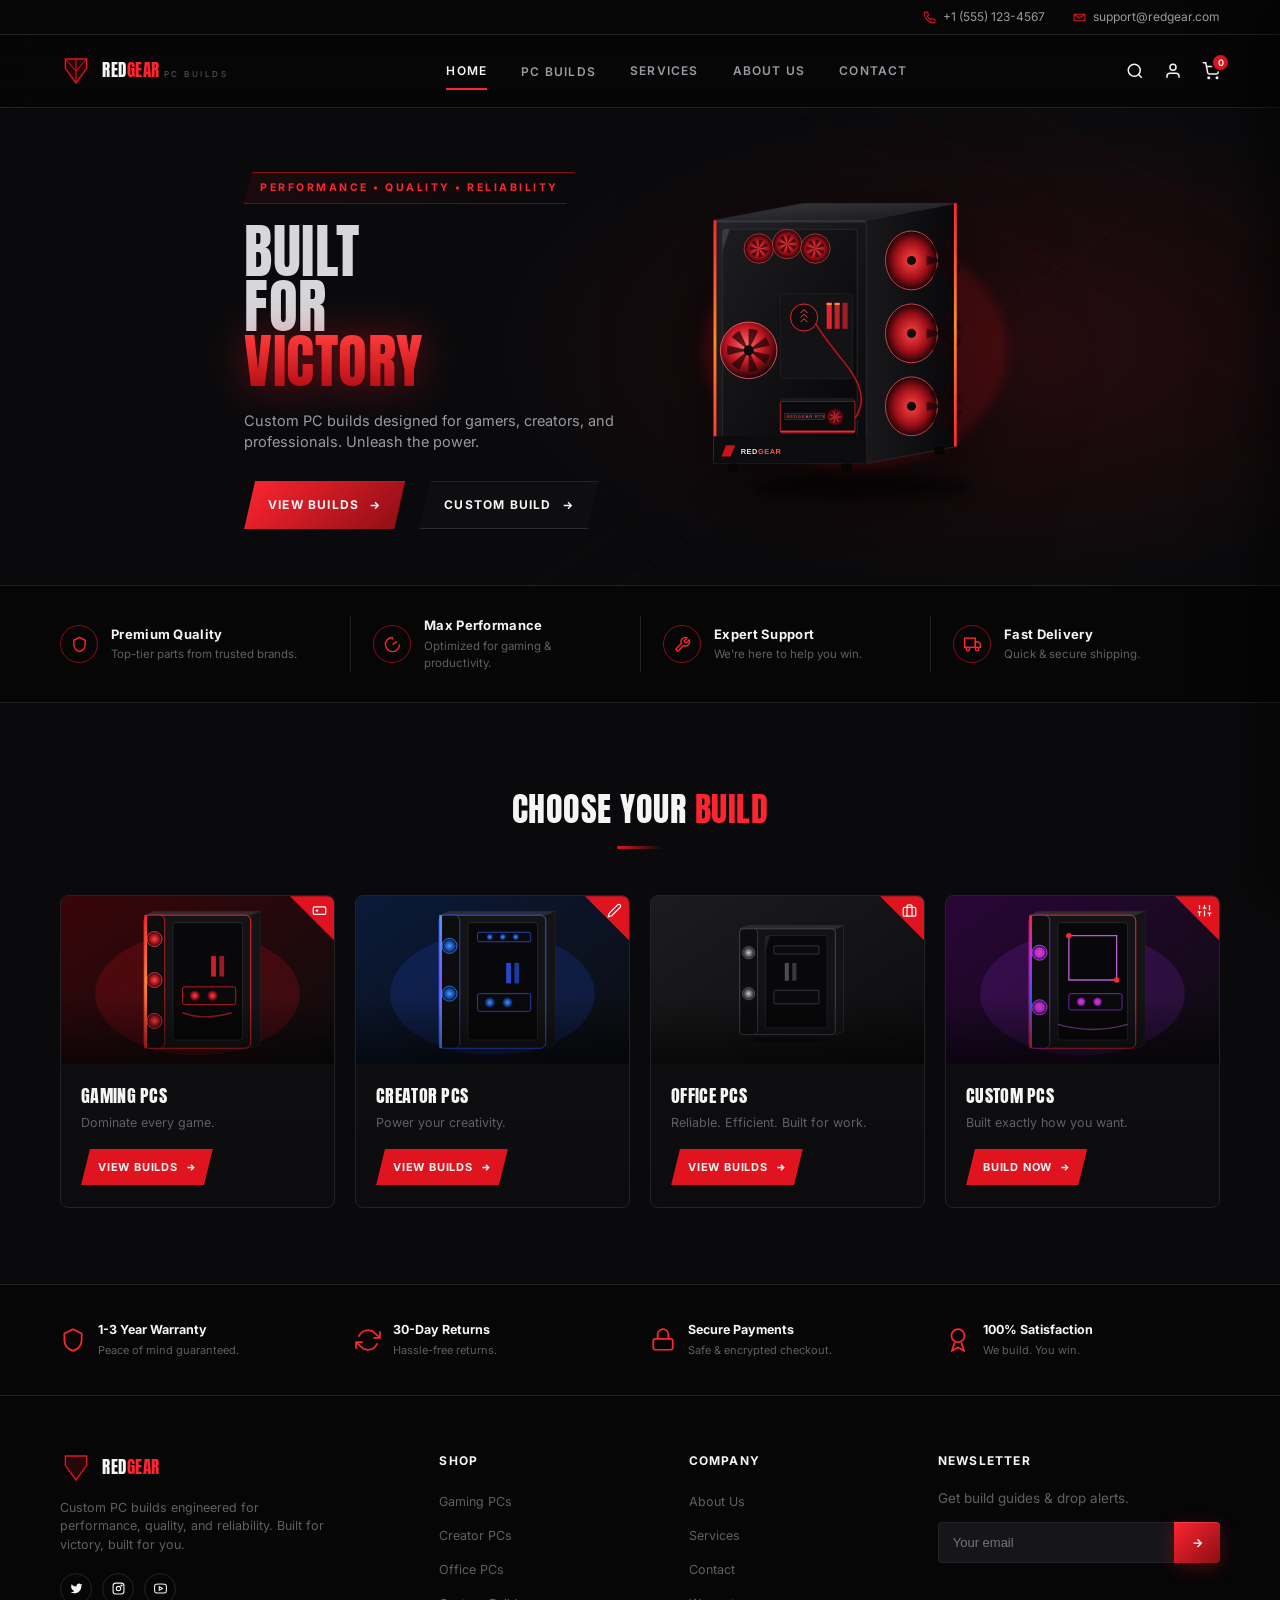
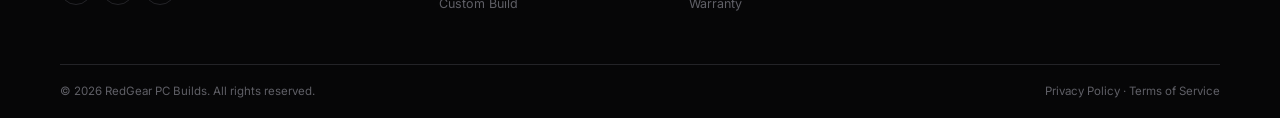
==== index.html @ a9ee82bd "Update index.html" ====
<!DOCTYPE html>
<html lang="en">
<head>
<meta charset="UTF-8">
<meta name="viewport" content="width=device-width, initial-scale=1.0">
<title>RedGear PC Builds — Built For Victory</title>
<meta name="description" content="Custom PC builds designed for gamers, creators, and professionals. Premium quality, max performance, expert support.">
<link rel="preconnect" href="https://fonts.googleapis.com">
<link href="https://fonts.googleapis.com/css2?family=Anton&family=Inter:wght@400;500;600;700;800&display=swap" rel="stylesheet">
<link rel="stylesheet" href="css/style.css">
</head>
<body>

<!-- ============ TOP BAR ============ -->
<div class="topbar">
  <div class="container">
    <a href="tel:+15551234567">
      <svg viewBox="0 0 24 24" fill="none" stroke="currentColor" stroke-width="2"><path d="M22 16.92v3a2 2 0 0 1-2.18 2 19.79 19.79 0 0 1-8.63-3.07 19.5 19.5 0 0 1-6-6 19.79 19.79 0 0 1-3.07-8.67A2 2 0 0 1 4.11 2h3a2 2 0 0 1 2 1.72c.127.96.361 1.903.7 2.81a2 2 0 0 1-.45 2.11L8.09 9.91a16 16 0 0 0 6 6l1.27-1.27a2 2 0 0 1 2.11-.45c.907.339 1.85.573 2.81.7A2 2 0 0 1 22 16.92z"/></svg>
      +1 (555) 123-4567
    </a>
    <a href="mailto:support@redgear.com">
      <svg viewBox="0 0 24 24" fill="none" stroke="currentColor" stroke-width="2"><path d="M4 4h16v16H4z" opacity="0"/><path d="M22 6l-10 7L2 6"/><path d="M2 6h20v12H2z"/></svg>
      support@redgear.com
    </a>
  </div>
</div>

<!-- ============ NAVBAR ============ -->
<header class="navbar">
  <div class="container">
    <a href="index.html" class="logo">
      <svg class="logo-mark" viewBox="0 0 48 48" fill="none">
        <path d="M8 6 L40 6 L40 20 L24 42 L8 20 Z" fill="currentColor" opacity="0.15"/>
        <path d="M8 6 L40 6 L40 20 L24 42 L8 20 Z" stroke="currentColor" stroke-width="2" fill="none"/>
        <path d="M24 6 L24 42 M8 6 L24 24 L40 6" stroke="currentColor" stroke-width="1.5"/>
      </svg>
      <span>
        <span class="logo-text">RED<span class="accent">GEAR</span></span>
        <span class="logo-sub">PC BUILDS</span>
      </span>
    </a>

    <nav class="nav-links">
      <a href="index.html" class="active">Home</a>
      <a href="builds.html">PC Builds</a>
      <a href="services.html">Services</a>
      <a href="about.html">About Us</a>
      <a href="contact.html">Contact</a>
    </nav>

    <div class="nav-icons">
      <button aria-label="Search">
        <svg viewBox="0 0 24 24" fill="none" stroke="currentColor" stroke-width="2"><circle cx="11" cy="11" r="8"/><path d="M21 21l-4.35-4.35"/></svg>
      </button>
      <button aria-label="Account">
        <svg viewBox="0 0 24 24" fill="none" stroke="currentColor" stroke-width="2"><path d="M20 21v-2a4 4 0 0 0-4-4H8a4 4 0 0 0-4 4v2"/><circle cx="12" cy="7" r="4"/></svg>
      </button>
      <button aria-label="Cart" style="position:relative;">
        <svg viewBox="0 0 24 24" fill="none" stroke="currentColor" stroke-width="2"><circle cx="9" cy="21" r="1"/><circle cx="20" cy="21" r="1"/><path d="M1 1h4l2.68 13.39a2 2 0 0 0 2 1.61h9.72a2 2 0 0 0 2-1.61L23 6H6"/></svg>
        <span class="cart-count" id="cartCount">0</span>
      </button>
      <button class="nav-toggle" id="navToggle" aria-label="Menu">
        <span></span><span></span><span></span>
      </button>
    </div>
  </div>
</header>

<div class="mobile-nav" id="mobileNav">
  <button class="mobile-nav-close" id="mobileNavClose">
    <svg viewBox="0 0 24 24" fill="none" stroke="currentColor" stroke-width="2"><path d="M18 6L6 18M6 6l12 12"/></svg>
  </button>
  <a href="index.html">Home</a>
  <a href="builds.html">PC Builds</a>
  <a href="services.html">Services</a>
  <a href="about.html">About Us</a>
  <a href="contact.html">Contact</a>
</div>

<!-- ============ HERO ============ -->
<section class="hero">
  <div class="hero-streaks" aria-hidden="true">
    <svg viewBox="0 0 1440 800" preserveAspectRatio="none">
      <line class="streak-line" x1="900" y1="0" x2="1440" y2="500" style="animation-delay:.2s"/>
      <line class="streak-line" x1="1000" y1="0" x2="1440" y2="380" style="animation-delay:.4s"/>
      <line class="streak-line" x1="700" y1="800" x2="1300" y2="150" style="animation-delay:.6s"/>
      <line class="streak-line" x1="1150" y1="0" x2="1440" y2="230" style="animation-delay:.8s"/>
      <line class="streak-line" x1="600" y1="800" x2="1100" y2="300" style="animation-delay:1s"/>
    </svg>
  </div>
  <span class="hero-glow-particle" style="width:4px;height:4px;left:64%;top:70%;animation-delay:0s;"></span>
  <span class="hero-glow-particle" style="width:3px;height:3px;left:72%;top:80%;animation-delay:1.4s;"></span>
  <span class="hero-glow-particle" style="width:5px;height:5px;left:80%;top:60%;animation-delay:2.6s;"></span>
  <span class="hero-glow-particle" style="width:3px;height:3px;left:58%;top:85%;animation-delay:3.6s;"></span>

  <div class="container">
    <div class="hero-copy">
      <div class="hero-eyebrow eyebrow">PERFORMANCE • QUALITY • RELIABILITY</div>
      <h1 class="hero-title">
        <span class="line1">BUILT</span>
        <span class="line2">FOR</span>
        <span class="line3">VICTORY</span>
      </h1>
      <p class="hero-desc">Custom PC builds designed for gamers, creators, and professionals. Unleash the power.</p>
      <div class="hero-actions">
        <a href="builds.html" class="btn btn-primary">View Builds
          <svg viewBox="0 0 24 24" fill="none" stroke="currentColor" stroke-width="2.5"><path d="M5 12h14M13 6l6 6-6 6"/></svg>
        </a>
        <a href="builder.html" class="btn btn-outline">Custom Build
          <svg viewBox="0 0 24 24" fill="none" stroke="currentColor" stroke-width="2.5"><path d="M5 12h14M13 6l6 6-6 6"/></svg>
        </a>
      </div>
    </div>

    <div class="hero-visual">
      <!-- Realistic 3/4-angle gaming PC render -->
      <svg viewBox="0 0 640 560" xmlns="http://www.w3.org/2000/svg">
        <defs>
          <radialGradient id="fanGlow" cx="50%" cy="50%" r="50%">
            <stop offset="0%" stop-color="#ff4545"/>
            <stop offset="65%" stop-color="#9c0e16"/>
            <stop offset="100%" stop-color="#1a0507"/>
          </radialGradient>
          <radialGradient id="fanGlowBig" cx="45%" cy="40%" r="60%">
            <stop offset="0%" stop-color="#ff6a6a"/>
            <stop offset="55%" stop-color="#c41520"/>
            <stop offset="100%" stop-color="#170406"/>
          </radialGradient>
          <linearGradient id="caseGrad" x1="0" y1="0" x2="1" y2="1">
            <stop offset="0%" stop-color="#232328"/>
            <stop offset="100%" stop-color="#09090b"/>
          </linearGradient>
          <linearGradient id="glassGrad" x1="0" y1="0" x2="1" y2="1">
            <stop offset="0%" stop-color="#1c1c20" stop-opacity="0.9"/>
            <stop offset="100%" stop-color="#050506" stop-opacity="0.97"/>
          </linearGradient>
          <linearGradient id="sweepGrad" x1="0" y1="0" x2="1" y2="1">
            <stop offset="0%" stop-color="#ffffff" stop-opacity="0"/>
            <stop offset="50%" stop-color="#ffffff" stop-opacity="0.14"/>
            <stop offset="100%" stop-color="#ffffff" stop-opacity="0"/>
          </linearGradient>
          <linearGradient id="rgbStrip" x1="0" y1="0" x2="0" y2="1">
            <stop offset="0%" stop-color="#ff2530"/>
            <stop offset="50%" stop-color="#ff8a2b"/>
            <stop offset="100%" stop-color="#ff2530"/>
          </linearGradient>
          <linearGradient id="meshPanelGrad" x1="0" y1="0" x2="1" y2="0">
            <stop offset="0%" stop-color="#19191c"/>
            <stop offset="100%" stop-color="#08080a"/>
          </linearGradient>
          <linearGradient id="topCapGrad" x1="0" y1="0" x2="1" y2="1">
            <stop offset="0%" stop-color="#38383e"/>
            <stop offset="100%" stop-color="#17171b"/>
          </linearGradient>
          <filter id="glowBlur" x="-60%" y="-60%" width="220%" height="220%">
            <feGaussianBlur stdDeviation="9"/>
          </filter>
          <pattern id="meshDots" width="7" height="7" patternUnits="userSpaceOnUse">
            <circle cx="1.7" cy="1.7" r="1" fill="#000" opacity="0.6"/>
          </pattern>
          <clipPath id="glassClip">
            <rect x="86" y="66" width="238" height="404" rx="6"/>
          </clipPath>

          <!-- reusable 7-blade fan groups -->
          <g id="bladeSm">
            <path d="M0 0 L0 -19 A19 19 0 0 1 8.4 -17.1 Z" fill="#22050a" opacity="0.72" transform="rotate(0.0)"/>
            <path d="M0 0 L0 -19 A19 19 0 0 1 8.4 -17.1 Z" fill="#22050a" opacity="0.72" transform="rotate(51.4)"/>
            <path d="M0 0 L0 -19 A19 19 0 0 1 8.4 -17.1 Z" fill="#22050a" opacity="0.72" transform="rotate(102.9)"/>
            <path d="M0 0 L0 -19 A19 19 0 0 1 8.4 -17.1 Z" fill="#22050a" opacity="0.72" transform="rotate(154.3)"/>
            <path d="M0 0 L0 -19 A19 19 0 0 1 8.4 -17.1 Z" fill="#22050a" opacity="0.72" transform="rotate(205.7)"/>
            <path d="M0 0 L0 -19 A19 19 0 0 1 8.4 -17.1 Z" fill="#22050a" opacity="0.72" transform="rotate(257.1)"/>
            <path d="M0 0 L0 -19 A19 19 0 0 1 8.4 -17.1 Z" fill="#22050a" opacity="0.72" transform="rotate(308.6)"/>
          </g>
          <g id="bladeLg">
            <path d="M0 0 L0 -38 A38 38 0 0 1 16.8 -34.4 Z" fill="#1c0407" opacity="0.75" transform="rotate(0.0)"/>
            <path d="M0 0 L0 -38 A38 38 0 0 1 16.8 -34.4 Z" fill="#1c0407" opacity="0.75" transform="rotate(51.4)"/>
            <path d="M0 0 L0 -38 A38 38 0 0 1 16.8 -34.4 Z" fill="#1c0407" opacity="0.75" transform="rotate(102.9)"/>
            <path d="M0 0 L0 -38 A38 38 0 0 1 16.8 -34.4 Z" fill="#1c0407" opacity="0.75" transform="rotate(154.3)"/>
            <path d="M0 0 L0 -38 A38 38 0 0 1 16.8 -34.4 Z" fill="#1c0407" opacity="0.75" transform="rotate(205.7)"/>
            <path d="M0 0 L0 -38 A38 38 0 0 1 16.8 -34.4 Z" fill="#1c0407" opacity="0.75" transform="rotate(257.1)"/>
            <path d="M0 0 L0 -38 A38 38 0 0 1 16.8 -34.4 Z" fill="#1c0407" opacity="0.75" transform="rotate(308.6)"/>
          </g>
        </defs>

        <!-- ambient glow + ground shadow -->
        <ellipse class="ambient-breathe" cx="320" cy="280" rx="270" ry="210" fill="#e0141f" opacity="0.17" filter="url(#glowBlur)"/>
        <ellipse cx="330" cy="522" rx="200" ry="20" fill="#000" opacity="0.55" filter="url(#glowBlur)"/>

        <!-- top cap (connects front top edge to side-panel top-back edge) -->
        <polygon points="70,50 340,50 500,20 230,20" fill="url(#topCapGrad)" stroke="#2a2a2e" stroke-width="1"/>

        <!-- receding mesh side panel (right, 3/4 view) -->
        <polygon points="340,50 500,20 500,450 340,480" fill="url(#meshPanelGrad)" stroke="#2a2a2e" stroke-width="1.4"/>
        <polygon points="340,50 500,20 500,450 340,480" fill="url(#meshDots)" opacity="0.55"/>
        <g class="pulse-glow">
          <ellipse cx="420" cy="121" rx="46" ry="52" fill="url(#fanGlow)"/>
          <ellipse cx="420" cy="121" rx="46" ry="52" fill="none" stroke="#ff5b5b" stroke-width="1.3"/>
          <g transform="translate(420 121) scale(0.82,1)" style="animation: spin 6.5s linear infinite; transform-origin:420px 121px;">${''}</g>
          <use href="#bladeLg" x="420" y="121" transform="translate(420 121) scale(0.82,1) translate(-420 -121)" class="fan-spin"/>
          <circle cx="420" cy="121" r="8" fill="#0a0a0c"/>
        </g>
        <g class="pulse-glow">
          <ellipse cx="420" cy="250" rx="46" ry="52" fill="url(#fanGlow)"/>
          <ellipse cx="420" cy="250" rx="46" ry="52" fill="none" stroke="#ff5b5b" stroke-width="1.3"/>
          <use href="#bladeLg" x="420" y="250" transform="translate(420 250) scale(0.82,1) translate(-420 -250)" class="fan-spin rev"/>
          <circle cx="420" cy="250" r="8" fill="#0a0a0c"/>
        </g>
        <g class="pulse-glow">
          <ellipse cx="420" cy="379" rx="46" ry="52" fill="url(#fanGlow)"/>
          <ellipse cx="420" cy="379" rx="46" ry="52" fill="none" stroke="#ff5b5b" stroke-width="1.3"/>
          <use href="#bladeLg" x="420" y="379" transform="translate(420 379) scale(0.82,1) translate(-420 -379)" class="fan-spin slow"/>
          <circle cx="420" cy="379" r="8" fill="#0a0a0c"/>
        </g>
        <rect class="rgb-cycle" x="495" y="20" width="5" height="430" fill="url(#rgbStrip)" style="animation-delay:-1.5s"/>

        <!-- case front face -->
        <rect x="70" y="50" width="270" height="430" rx="10" fill="url(#caseGrad)" stroke="#2a2a2e" stroke-width="1.5"/>
        <rect x="70" y="50" width="270" height="4" rx="2" fill="#4a4a52" opacity="0.5"/>
        <rect class="rgb-cycle" x="70" y="50" width="5" height="430" fill="url(#rgbStrip)"/>

        <!-- tempered glass panel -->
        <rect x="86" y="66" width="238" height="404" rx="6" fill="url(#glassGrad)" stroke="#333" stroke-width="1.2"/>
        <g clip-path="url(#glassClip)">
          <rect class="glass-sweep" x="40" y="30" width="80" height="480" fill="url(#sweepGrad)" transform="skewX(-18)"/>
        </g>

        <!-- top AIO radiator fan row (visible through glass, like reference) -->
        <g class="pulse-glow">
          <circle cx="150" cy="100" r="26" fill="url(#fanGlow)"/><circle cx="150" cy="100" r="26" fill="none" stroke="#ff5b5b" stroke-width="1"/>
          <use href="#bladeSm" x="150" y="100" class="fan-spin" transform="scale(0.85)" style="transform-origin:150px 100px;"/>
        </g>
        <g class="pulse-glow">
          <circle cx="200" cy="92" r="26" fill="url(#fanGlow)"/><circle cx="200" cy="92" r="26" fill="none" stroke="#ff5b5b" stroke-width="1"/>
          <use href="#bladeSm" x="200" y="92" class="fan-spin rev" transform="scale(0.85)" style="transform-origin:200px 92px;"/>
        </g>
        <g class="pulse-glow">
          <circle cx="250" cy="100" r="26" fill="url(#fanGlow)"/><circle cx="250" cy="100" r="26" fill="none" stroke="#ff5b5b" stroke-width="1"/>
          <use href="#bladeSm" x="250" y="100" class="fan-spin slow" transform="scale(0.85)" style="transform-origin:250px 100px;"/>
        </g>

        <!-- large front intake fan -->
        <g class="pulse-glow">
          <circle cx="132" cy="280" r="50" fill="url(#fanGlowBig)"/>
          <circle cx="132" cy="280" r="50" fill="none" stroke="#ff6a6a" stroke-width="1.4"/>
          <use href="#bladeLg" x="132" y="280" class="fan-spin"/>
          <circle cx="132" cy="280" r="9" fill="#0a0a0c"/>
        </g>

        <!-- motherboard + AIO pump w/ logo -->
        <rect x="188" y="180" width="128" height="150" rx="4" fill="#131316" stroke="#2a2a2e"/>
        <circle cx="230" cy="222" r="24" fill="#0d0d10" stroke="#ff2530" stroke-width="1.6"/>
        <path d="M224 214 L230 208 L236 214 M224 222 L230 216 L236 222 M224 230 L230 224 L236 230" stroke="#ff5050" stroke-width="1.6" fill="none" class="pulse-glow"/>

        <!-- RAM sticks with lit tops -->
        <rect x="270" y="196" width="9" height="46" fill="#ff2530" opacity="0.9"/>
        <rect x="270" y="196" width="9" height="4" fill="#ff8a2b" class="pulse-glow"/>
        <rect x="284" y="196" width="9" height="46" fill="#ff2530" opacity="0.75"/>
        <rect x="284" y="196" width="9" height="4" fill="#ff8a2b" class="pulse-glow"/>
        <rect x="298" y="196" width="9" height="46" fill="#ff2530" opacity="0.6"/>

        <!-- GPU card with backplate, brand strip, dual fans -->
        <rect x="188" y="370" width="132" height="56" rx="4" fill="#0a0a0c" stroke="#ff2530" stroke-width="1.2"/>
        <rect x="188" y="364" width="132" height="6" fill="#1a1a1e"/>
        <rect x="196" y="392" width="70" height="10" fill="#141417" stroke="#ff2530" stroke-width="0.6"/>
        <text x="199" y="400" font-family="Arial, sans-serif" font-size="7.5" fill="#ff5050" letter-spacing="1.4">REDGEAR RTX</text>
        <g class="pulse-glow"><circle cx="285" cy="398" r="15" fill="url(#fanGlow)"/><use href="#bladeSm" x="285" y="398" class="fan-spin" transform="scale(0.6)" style="transform-origin:285px 398px;"/></g>
        <rect x="188" y="422" width="132" height="3" fill="#ff2530" class="pulse-glow"/>

        <!-- braided cables curving from GPU/PSU up to the pump -->
        <path d="M320 400 Q 350 360 300 300 Q 260 250 250 232" stroke="#3a0509" stroke-width="7" fill="none" opacity="0.5"/>
        <path d="M320 400 Q 350 360 300 300 Q 260 250 250 232" stroke="#ff2530" stroke-width="2.5" fill="none" opacity="0.65" class="pulse-glow"/>

        <!-- bottom solid panel with logo -->
        <rect x="70" y="432" width="270" height="48" rx="0" fill="#0c0c0e"/>
        <path d="M92 448 L108 448 L100 468 L84 468 Z" fill="#e0141f" opacity="0.9" class="pulse-glow"/>
        <text x="118" y="463" font-family="Arial, sans-serif" font-size="13" font-weight="bold" fill="#e5e5e8" letter-spacing="1">RED<tspan fill="#ff5050">GEAR</tspan></text>

        <!-- feet -->
        <rect x="96" y="480" width="18" height="15" rx="3" fill="#050506"/>
        <rect x="296" y="480" width="18" height="15" rx="3" fill="#050506"/>
        <rect x="460" y="450" width="18" height="15" rx="3" fill="#050506"/>
      </svg>
    </div>
  </div>
</section>

<!-- ============ FEATURE STRIP ============ -->
<section class="feature-strip">
  <div class="container">
    <div class="feature-item reveal">
      <div class="feature-icon"><svg viewBox="0 0 24 24" fill="none" stroke="currentColor" stroke-width="2"><path d="M12 2l8 4v6c0 5-3.5 8.5-8 10-4.5-1.5-8-5-8-10V6z"/></svg></div>
      <div><h4>Premium Quality</h4><p>Top-tier parts from trusted brands.</p></div>
    </div>
    <div class="feature-item reveal reveal-delay-1">
      <div class="feature-icon"><svg viewBox="0 0 24 24" fill="none" stroke="currentColor" stroke-width="2"><path d="M12 2a10 10 0 1 0 10 10"/><path d="M12 12l6-4"/><path d="M12 2v3"/></svg></div>
      <div><h4>Max Performance</h4><p>Optimized for gaming & productivity.</p></div>
    </div>
    <div class="feature-item reveal reveal-delay-2">
      <div class="feature-icon"><svg viewBox="0 0 24 24" fill="none" stroke="currentColor" stroke-width="2"><path d="M14.7 6.3a1 1 0 0 0 0 1.4l1.6 1.6a1 1 0 0 0 1.4 0l3.77-3.77a6 6 0 0 1-7.94 7.94l-6.91 6.91a2.12 2.12 0 0 1-3-3l6.91-6.91a6 6 0 0 1 7.94-7.94l-3.76 3.76z"/></svg></div>
      <div><h4>Expert Support</h4><p>We're here to help you win.</p></div>
    </div>
    <div class="feature-item reveal reveal-delay-3">
      <div class="feature-icon"><svg viewBox="0 0 24 24" fill="none" stroke="currentColor" stroke-width="2"><rect x="1" y="3" width="15" height="13"/><path d="M16 8h4l3 3v5h-7V8z"/><circle cx="5.5" cy="18.5" r="2.5"/><circle cx="18.5" cy="18.5" r="2.5"/></svg></div>
      <div><h4>Fast Delivery</h4><p>Quick & secure shipping.</p></div>
    </div>
  </div>
</section>

<!-- ============ CHOOSE YOUR BUILD ============ -->
<section class="builds-section">
  <div class="container">
    <div class="section-head reveal">
      <h2 class="section-title">CHOOSE YOUR <span>BUILD</span></h2>
      <div class="section-kicker"></div>
    </div>

    <div class="build-grid">

      <div class="build-card reveal">
        <div class="build-card-media">
          <svg viewBox="0 0 400 260" preserveAspectRatio="xMidYMid slice">
            <defs>
              <linearGradient id="g1" x1="0" y1="0" x2="1" y2="1"><stop offset="0%" stop-color="#3a0509"/><stop offset="100%" stop-color="#0c0c0e"/></linearGradient>
              <radialGradient id="fanGlowG" cx="50%" cy="50%" r="50%"><stop offset="0%" stop-color="#ff4545"/><stop offset="70%" stop-color="#8c0d14"/><stop offset="100%" stop-color="#1a0507"/></radialGradient>
              <linearGradient id="rgbStripG" x1="0" y1="0" x2="0" y2="1"><stop offset="0%" stop-color="#ff2530"/><stop offset="50%" stop-color="#ff8a2b"/><stop offset="100%" stop-color="#ff2530"/></linearGradient>
              <linearGradient id="sweepG" x1="0" y1="0" x2="1" y2="1"><stop offset="0%" stop-color="#fff" stop-opacity="0"/><stop offset="50%" stop-color="#fff" stop-opacity="0.14"/><stop offset="100%" stop-color="#fff" stop-opacity="0"/></linearGradient>
              <clipPath id="clipG"><rect x="164" y="46" width="102" height="172" rx="4"/></clipPath>
            </defs>
            <rect width="400" height="260" fill="url(#g1)"/>
            <ellipse class="ambient-breathe" cx="200" cy="150" rx="150" ry="90" fill="#e0141f" opacity="0.18"/>
            <polygon points="122,35 278,35 292,29.4 136,29.4" fill="#2c2c31" stroke="#2a2a2e" stroke-width="0.8"/>
            <polygon points="278,35 292,29.4 292,224.4 278,230" fill="#141417" stroke="#2a2a2e" stroke-width="0.8"/>
            <rect x="122" y="35" width="156" height="195" rx="8" fill="#141417" stroke="#ff2530" stroke-width="1.4"/>
            <rect x="122" y="35" width="30" height="195" rx="8" fill="#0d0d10" stroke="#ff2530" stroke-width="1"/>
            <rect class="rgb-cycle" x="122" y="35" width="4" height="195" fill="url(#rgbStripG)"/>
            <rect x="164" y="46" width="102" height="172" rx="4" fill="#08080a" stroke="#333" stroke-width="1"/>
            <g clip-path="url(#clipG)"><rect class="glass-sweep" x="120" y="20" width="40" height="220" fill="url(#sweepG)" transform="skewX(-18)"/></g>
            <circle class="pulse-glow" cx="137" cy="70" r="11" fill="url(#fanGlowG)"/><circle cx="137" cy="70" r="11" fill="none" stroke="#ff5b5b" stroke-width="1"/>
            <circle class="pulse-glow" cx="137" cy="130" r="11" fill="url(#fanGlowG)"/><circle cx="137" cy="130" r="11" fill="none" stroke="#ff5b5b" stroke-width="1"/>
            <circle class="pulse-glow" cx="137" cy="190" r="11" fill="url(#fanGlowG)"/><circle cx="137" cy="190" r="11" fill="none" stroke="#ff5b5b" stroke-width="1"/>
            <rect x="178" y="140" width="78" height="26" rx="3" fill="#0a0a0c" stroke="#ff2530" stroke-width="1"/>
            <circle class="pulse-glow" cx="196" cy="153" r="8" fill="url(#fanGlowG)"/>
            <circle class="pulse-glow" cx="222" cy="153" r="8" fill="url(#fanGlowG)"/>
            <rect x="220" y="95" width="7" height="30" fill="#ff2530" opacity="0.8"/>
            <rect x="232" y="95" width="7" height="30" fill="#ff2530" opacity="0.6"/>
            <path class="pulse-glow" d="M178 178 Q210 190 250 178" stroke="#ff2530" stroke-width="2" fill="none" opacity="0.6"/>
          </svg>
        </div>
        <div class="build-card-tag"><svg viewBox="0 0 24 24" fill="none" stroke="currentColor" stroke-width="2"><rect x="2" y="6" width="20" height="12" rx="2"/><path d="M6 12h4M8 10v4M15 11h.01M18 13h.01"/></svg></div>
        <div class="build-card-body">
          <h3>Gaming PCs</h3>
          <p>Dominate every game.</p>
          <a href="builds.html?cat=gaming" class="build-card-btn">View Builds
            <svg viewBox="0 0 24 24" fill="none" stroke="currentColor" stroke-width="3"><path d="M5 12h14M13 6l6 6-6 6"/></svg>
          </a>
        </div>
      </div>

      <div class="build-card reveal reveal-delay-1">
        <div class="build-card-media">
          <svg viewBox="0 0 400 260" preserveAspectRatio="xMidYMid slice">
            <defs>
              <linearGradient id="g2" x1="0" y1="0" x2="1" y2="1"><stop offset="0%" stop-color="#0a1a3a"/><stop offset="100%" stop-color="#0c0c0e"/></linearGradient>
              <radialGradient id="fanGlowB" cx="50%" cy="50%" r="50%"><stop offset="0%" stop-color="#4d9aff"/><stop offset="70%" stop-color="#0d3a8c"/><stop offset="100%" stop-color="#050a1a"/></radialGradient>
              <linearGradient id="rgbStripB" x1="0" y1="0" x2="0" y2="1"><stop offset="0%" stop-color="#4d9aff"/><stop offset="50%" stop-color="#7a5bff"/><stop offset="100%" stop-color="#4d9aff"/></linearGradient>
              <linearGradient id="sweepB" x1="0" y1="0" x2="1" y2="1"><stop offset="0%" stop-color="#fff" stop-opacity="0"/><stop offset="50%" stop-color="#fff" stop-opacity="0.14"/><stop offset="100%" stop-color="#fff" stop-opacity="0"/></linearGradient>
              <clipPath id="clipB"><rect x="164" y="46" width="102" height="172" rx="4"/></clipPath>
            </defs>
            <rect width="400" height="260" fill="url(#g2)"/>
            <ellipse class="ambient-breathe" cx="200" cy="150" rx="150" ry="90" fill="#2a5aff" opacity="0.16"/>
            <polygon points="122,35 278,35 292,29.4 136,29.4" fill="#2c2c31" stroke="#2a2a2e" stroke-width="0.8"/>
            <polygon points="278,35 292,29.4 292,224.4 278,230" fill="#141417" stroke="#2a2a2e" stroke-width="0.8"/>
            <rect x="122" y="35" width="156" height="195" rx="8" fill="#141417" stroke="#2a5aff" stroke-width="1.4"/>
            <rect x="122" y="35" width="30" height="195" rx="8" fill="#0d0d10" stroke="#2a5aff" stroke-width="1"/>
            <rect class="rgb-cycle" x="122" y="35" width="4" height="195" fill="url(#rgbStripB)"/>
            <rect x="164" y="46" width="102" height="172" rx="4" fill="#08080a" stroke="#333" stroke-width="1"/>
            <g clip-path="url(#clipB)"><rect class="glass-sweep" x="120" y="20" width="40" height="220" fill="url(#sweepB)" transform="skewX(-18)"/></g>
            <circle class="pulse-glow" cx="137" cy="80" r="11" fill="url(#fanGlowB)"/><circle cx="137" cy="80" r="11" fill="none" stroke="#4d9aff" stroke-width="1"/>
            <circle class="pulse-glow" cx="137" cy="150" r="11" fill="url(#fanGlowB)"/><circle cx="137" cy="150" r="11" fill="none" stroke="#4d9aff" stroke-width="1"/>
            <rect x="178" y="150" width="78" height="26" rx="3" fill="#0a0a0c" stroke="#2a5aff" stroke-width="1"/>
            <circle class="pulse-glow" cx="196" cy="163" r="8" fill="url(#fanGlowB)"/>
            <circle class="pulse-glow" cx="222" cy="163" r="8" fill="url(#fanGlowB)"/>
            <rect x="178" y="60" width="78" height="14" rx="3" fill="#0a0a0c" stroke="#2a5aff" stroke-width="1"/>
            <circle class="pulse-glow" cx="196" cy="67" r="5" fill="url(#fanGlowB)"/><circle class="pulse-glow" cx="215" cy="67" r="5" fill="url(#fanGlowB)"/><circle class="pulse-glow" cx="234" cy="67" r="5" fill="url(#fanGlowB)"/>
            <rect x="220" y="105" width="7" height="30" fill="#2a5aff" opacity="0.8"/>
            <rect x="232" y="105" width="7" height="30" fill="#2a5aff" opacity="0.6"/>
          </svg>
        </div>
        <div class="build-card-tag"><svg viewBox="0 0 24 24" fill="none" stroke="currentColor" stroke-width="2"><path d="M17 3a2.83 2.83 0 1 1 4 4L7.5 20.5 2 22l1.5-5.5z"/></svg></div>
        <div class="build-card-body">
          <h3>Creator PCs</h3>
          <p>Power your creativity.</p>
          <a href="builds.html?cat=creator" class="build-card-btn">View Builds
            <svg viewBox="0 0 24 24" fill="none" stroke="currentColor" stroke-width="3"><path d="M5 12h14M13 6l6 6-6 6"/></svg>
          </a>
        </div>
      </div>

      <div class="build-card reveal reveal-delay-2">
        <div class="build-card-media">
          <svg viewBox="0 0 400 260" preserveAspectRatio="xMidYMid slice">
            <defs>
              <linearGradient id="g3" x1="0" y1="0" x2="1" y2="1"><stop offset="0%" stop-color="#1c1c1e"/><stop offset="100%" stop-color="#0c0c0e"/></linearGradient>
              <radialGradient id="fanGlowW" cx="50%" cy="50%" r="50%"><stop offset="0%" stop-color="#c8c8cc"/><stop offset="70%" stop-color="#4a4a4e"/><stop offset="100%" stop-color="#141416"/></radialGradient>
              <linearGradient id="sweepW" x1="0" y1="0" x2="1" y2="1"><stop offset="0%" stop-color="#fff" stop-opacity="0"/><stop offset="50%" stop-color="#fff" stop-opacity="0.1"/><stop offset="100%" stop-color="#fff" stop-opacity="0"/></linearGradient>
              <clipPath id="clipW"><rect x="168" y="65" width="90" height="135" rx="3"/></clipPath>
            </defs>
            <rect width="400" height="260" fill="url(#g3)"/>
            <polygon points="130,55 270,55 282,50.4 142,50.4" fill="#2a2a2e" stroke="#3a3a3e" stroke-width="0.8"/>
            <polygon points="270,55 282,50.4 282,205.4 270,210" fill="#131316" stroke="#3a3a3e" stroke-width="0.8"/>
            <rect x="130" y="55" width="140" height="155" rx="6" fill="#131316" stroke="#4a4a4e" stroke-width="1.3"/>
            <rect x="130" y="55" width="26" height="155" rx="6" fill="#0d0d10" stroke="#4a4a4e" stroke-width="1"/>
            <rect x="168" y="65" width="90" height="135" rx="3" fill="#08080a" stroke="#2a2a2e" stroke-width="1"/>
            <g clip-path="url(#clipW)"><rect class="glass-sweep" x="160" y="40" width="36" height="180" fill="url(#sweepW)" transform="skewX(-18)"/></g>
            <circle class="pulse-glow" cx="143" cy="90" r="9" fill="url(#fanGlowW)"/><circle cx="143" cy="90" r="9" fill="none" stroke="#6a6a6e" stroke-width="1"/>
            <circle class="pulse-glow" cx="143" cy="150" r="9" fill="url(#fanGlowW)"/><circle cx="143" cy="150" r="9" fill="none" stroke="#6a6a6e" stroke-width="1"/>
            <rect x="180" y="145" width="66" height="20" rx="2" fill="#0a0a0c" stroke="#4a4a4e" stroke-width="1"/>
            <rect x="180" y="80" width="66" height="12" rx="2" fill="#0a0a0c" stroke="#4a4a4e" stroke-width="1"/>
            <rect x="196" y="105" width="6" height="26" fill="#6a6a6e" opacity="0.7"/>
            <rect x="207" y="105" width="6" height="26" fill="#6a6a6e" opacity="0.5"/>
            <rect x="150" y="215" width="100" height="6" rx="3" fill="#0a0a0c"/>
          </svg>
        </div>
        <div class="build-card-tag"><svg viewBox="0 0 24 24" fill="none" stroke="currentColor" stroke-width="2"><rect x="2" y="7" width="20" height="14" rx="2"/><path d="M16 21V5a2 2 0 0 0-2-2h-4a2 2 0 0 0-2 2v16"/></svg></div>
        <div class="build-card-body">
          <h3>Office PCs</h3>
          <p>Reliable. Efficient. Built for work.</p>
          <a href="builds.html?cat=office" class="build-card-btn">View Builds
            <svg viewBox="0 0 24 24" fill="none" stroke="currentColor" stroke-width="3"><path d="M5 12h14M13 6l6 6-6 6"/></svg>
          </a>
        </div>
      </div>

      <div class="build-card reveal reveal-delay-3">
        <div class="build-card-media">
          <svg viewBox="0 0 400 260" preserveAspectRatio="xMidYMid slice">
            <defs>
              <linearGradient id="g4" x1="0" y1="0" x2="1" y2="1"><stop offset="0%" stop-color="#2a0538"/><stop offset="100%" stop-color="#0c0c0e"/></linearGradient>
              <radialGradient id="fanGlowP" cx="50%" cy="50%" r="50%"><stop offset="0%" stop-color="#ff4545"/><stop offset="55%" stop-color="#b02aff"/><stop offset="100%" stop-color="#1a0522"/></radialGradient>
              <linearGradient id="rgbStripP" x1="0" y1="0" x2="0" y2="1"><stop offset="0%" stop-color="#ff2530"/><stop offset="33%" stop-color="#b02aff"/><stop offset="66%" stop-color="#2a5aff"/><stop offset="100%" stop-color="#ff2530"/></linearGradient>
              <linearGradient id="sweepP" x1="0" y1="0" x2="1" y2="1"><stop offset="0%" stop-color="#fff" stop-opacity="0"/><stop offset="50%" stop-color="#fff" stop-opacity="0.14"/><stop offset="100%" stop-color="#fff" stop-opacity="0"/></linearGradient>
              <clipPath id="clipP"><rect x="164" y="46" width="102" height="172" rx="4"/></clipPath>
            </defs>
            <rect width="400" height="260" fill="url(#g4)"/>
            <ellipse class="ambient-breathe" cx="200" cy="150" rx="150" ry="90" fill="#b02aff" opacity="0.15"/>
            <polygon points="122,35 278,35 292,29.4 136,29.4" fill="#2c2c31" stroke="#2a2a2e" stroke-width="0.8"/>
            <polygon points="278,35 292,29.4 292,224.4 278,230" fill="#141417" stroke="#2a2a2e" stroke-width="0.8"/>
            <rect x="122" y="35" width="156" height="195" rx="8" fill="#141417" stroke="#ff2530" stroke-width="1.4"/>
            <rect x="122" y="35" width="30" height="195" rx="8" fill="#0d0d10" stroke="#b02aff" stroke-width="1"/>
            <rect class="rgb-cycle" x="122" y="35" width="4" height="195" fill="url(#rgbStripP)"/>
            <rect x="164" y="46" width="102" height="172" rx="4" fill="#08080a" stroke="#333" stroke-width="1"/>
            <g clip-path="url(#clipP)"><rect class="glass-sweep" x="120" y="20" width="40" height="220" fill="url(#sweepP)" transform="skewX(-18)"/></g>
            <circle class="pulse-glow" cx="137" cy="90" r="11" fill="url(#fanGlowP)"/><circle cx="137" cy="90" r="11" fill="none" stroke="#e070ff" stroke-width="1"/>
            <circle class="pulse-glow" cx="137" cy="170" r="11" fill="url(#fanGlowP)"/><circle cx="137" cy="170" r="11" fill="none" stroke="#e070ff" stroke-width="1"/>
            <path class="pulse-glow" d="M180 65 L250 65 L250 130 L180 130 Z" fill="none" stroke="#e070ff" stroke-width="2" opacity="0.8"/>
            <circle cx="180" cy="65" r="4" fill="#ff2530"/><circle cx="250" cy="130" r="4" fill="#ff2530"/>
            <rect x="180" y="150" width="78" height="24" rx="3" fill="#0a0a0c" stroke="#b02aff" stroke-width="1"/>
            <circle class="pulse-glow" cx="198" cy="162" r="7" fill="url(#fanGlowP)"/>
            <circle class="pulse-glow" cx="222" cy="162" r="7" fill="url(#fanGlowP)"/>
            <path class="pulse-glow" d="M164 195 Q 215 210 266 195" stroke="#e070ff" stroke-width="2" fill="none" opacity="0.5"/>
          </svg>
        </div>
        <div class="build-card-tag"><svg viewBox="0 0 24 24" fill="none" stroke="currentColor" stroke-width="2"><path d="M4 21v-7M4 10V3M12 21v-9M12 8V3M20 21v-5M20 12V3M1 14h6M9 8h6M17 16h6"/></svg></div>
        <div class="build-card-body">
          <h3>Custom PCs</h3>
          <p>Built exactly how you want.</p>
          <a href="builder.html" class="build-card-btn">Build Now
            <svg viewBox="0 0 24 24" fill="none" stroke="currentColor" stroke-width="3"><path d="M5 12h14M13 6l6 6-6 6"/></svg>
          </a>
        </div>
      </div>

    </div>
  </div>
</section>

<!-- ============ TRUST STRIP ============ -->
<section class="trust-strip">
  <div class="container">
    <div class="trust-grid">
      <div class="trust-item reveal">
        <svg viewBox="0 0 24 24" fill="none" stroke="currentColor" stroke-width="1.6"><path d="M12 2l8 4v6c0 5-3.5 8.5-8 10-4.5-1.5-8-5-8-10V6z"/></svg>
        <div><h5>1-3 Year Warranty</h5><p>Peace of mind guaranteed.</p></div>
      </div>
      <div class="trust-item reveal reveal-delay-1">
        <svg viewBox="0 0 24 24" fill="none" stroke="currentColor" stroke-width="1.6"><path d="M23 4v6h-6M1 20v-6h6"/><path d="M3.51 9a9 9 0 0 1 14.85-3.36L23 10M1 14l4.64 4.36A9 9 0 0 0 20.49 15"/></svg>
        <div><h5>30-Day Returns</h5><p>Hassle-free returns.</p></div>
      </div>
      <div class="trust-item reveal reveal-delay-2">
        <svg viewBox="0 0 24 24" fill="none" stroke="currentColor" stroke-width="1.6"><rect x="3" y="11" width="18" height="10" rx="2"/><path d="M7 11V7a5 5 0 0 1 10 0v4"/></svg>
        <div><h5>Secure Payments</h5><p>Safe & encrypted checkout.</p></div>
      </div>
      <div class="trust-item reveal reveal-delay-3">
        <svg viewBox="0 0 24 24" fill="none" stroke="currentColor" stroke-width="1.6"><circle cx="12" cy="8" r="6"/><path d="M9 14L6.5 22 12 19l5.5 3L15 14"/></svg>
        <div><h5>100% Satisfaction</h5><p>We build. You win.</p></div>
      </div>
    </div>
  </div>
</section>

<!-- ============ FOOTER ============ -->
<footer class="footer">
  <div class="container">
    <div class="footer-grid">
      <div class="footer-brand">
        <a href="index.html" class="logo">
          <svg class="logo-mark" viewBox="0 0 48 48" fill="none">
            <path d="M8 6 L40 6 L40 20 L24 42 L8 20 Z" fill="currentColor" opacity="0.15"/>
            <path d="M8 6 L40 6 L40 20 L24 42 L8 20 Z" stroke="currentColor" stroke-width="2" fill="none"/>
          </svg>
          <span><span class="logo-text">RED<span class="accent">GEAR</span></span></span>
        </a>
        <p>Custom PC builds engineered for performance, quality, and reliability. Built for victory, built for you.</p>
        <div class="footer-social">
          <a href="#" aria-label="Twitter"><svg viewBox="0 0 24 24" fill="currentColor"><path d="M23 3a10.9 10.9 0 0 1-3.14 1.53 4.48 4.48 0 0 0-7.86 3v1A10.66 10.66 0 0 1 3 4s-4 9 5 13a11.64 11.64 0 0 1-7 2c9 5 20 0 20-11.5a4.5 4.5 0 0 0-.08-.83A7.72 7.72 0 0 0 23 3z"/></svg></a>
          <a href="#" aria-label="Instagram"><svg viewBox="0 0 24 24" fill="none" stroke="currentColor" stroke-width="2"><rect x="2" y="2" width="20" height="20" rx="5"/><circle cx="12" cy="12" r="4"/><circle cx="17.5" cy="6.5" r="1"/></svg></a>
          <a href="#" aria-label="YouTube"><svg viewBox="0 0 24 24" fill="none" stroke="currentColor" stroke-width="2"><path d="M22.5 6.2a2.8 2.8 0 0 0-2-2C18.9 3.7 12 3.7 12 3.7s-6.9 0-8.5.5a2.8 2.8 0 0 0-2 2A29 29 0 0 0 1 12a29 29 0 0 0 .5 5.8 2.8 2.8 0 0 0 2 2c1.6.5 8.5.5 8.5.5s6.9 0 8.5-.5a2.8 2.8 0 0 0 2-2A29 29 0 0 0 23 12a29 29 0 0 0-.5-5.8z"/><path d="M9.7 15.5l6-3.5-6-3.5z"/></svg></a>
        </div>
      </div>
      <div class="footer-col">
        <h5>Shop</h5>
        <ul>
          <li><a href="builds.html?cat=gaming">Gaming PCs</a></li>
          <li><a href="builds.html?cat=creator">Creator PCs</a></li>
          <li><a href="builds.html?cat=office">Office PCs</a></li>
          <li><a href="builder.html">Custom Build</a></li>
        </ul>
      </div>
      <div class="footer-col">
        <h5>Company</h5>
        <ul>
          <li><a href="about.html">About Us</a></li>
          <li><a href="services.html">Services</a></li>
          <li><a href="contact.html">Contact</a></li>
          <li><a href="#">Warranty</a></li>
        </ul>
      </div>
      <div class="footer-col">
        <h5>Newsletter</h5>
        <p style="color:var(--grey-dim);font-size:13.5px;margin-bottom:14px;">Get build guides & drop alerts.</p>
        <div style="display:flex;gap:0;">
          <input type="email" placeholder="Your email" style="background:var(--panel-light);border:1px solid var(--border);border-right:none;padding:12px 14px;color:var(--white);font-size:13px;width:100%;border-radius:4px 0 0 4px;">
          <button class="btn btn-primary" style="border-radius:0 4px 4px 0;padding:12px 18px;clip-path:none;">→</button>
        </div>
      </div>
    </div>
    <div class="footer-bottom">
      <span>© 2026 RedGear PC Builds. All rights reserved.</span>
      <span>Privacy Policy · Terms of Service</span>
    </div>
  </div>
</footer>

<div class="toast" id="toast">
  <svg viewBox="0 0 24 24" fill="none" stroke="currentColor" stroke-width="2"><path d="M22 11.08V12a10 10 0 1 1-5.93-9.14"/><path d="M22 4L12 14.01l-3-3"/></svg>
  <span id="toastMsg">Added to cart</span>
</div>

<script src="js/script.js"></script>
</body>
</html>
---- css/style.css ----
/* ==========================================================================
   REDGEAR PC BUILDS — Core Stylesheet
   ========================================================================== */

:root {
  --black: #060607;
  --near-black: #0a0a0c;
  --panel: #101013;
  --panel-light: #16161a;
  --border: #232327;
  --red: #e0141f;
  --red-bright: #ff2530;
  --red-dark: #8c0d14;
  --red-glow: rgba(224, 20, 31, 0.45);
  --white: #f5f5f6;
  --grey: #9a9aa1;
  --grey-dim: #5f5f66;
  --font-display: 'Anton', 'Arial Narrow', sans-serif;
  --font-body: 'Inter', -apple-system, BlinkMacSystemFont, sans-serif;
  --ease: cubic-bezier(0.22, 1, 0.36, 1);
}

* { margin: 0; padding: 0; box-sizing: border-box; }

html { scroll-behavior: smooth; }

body {
  background: var(--near-black);
  color: var(--white);
  font-family: var(--font-body);
  line-height: 1.5;
  overflow-x: hidden;
}

img { max-width: 100%; display: block; }
a { color: inherit; text-decoration: none; }
ul { list-style: none; }
button { font-family: inherit; cursor: pointer; border: none; background: none; color: inherit; }

.container {
  max-width: 1240px;
  margin: 0 auto;
  padding: 0 40px;
}

@media (max-width: 900px) {
  .container { padding: 0 22px; }
}

::selection { background: var(--red); color: var(--white); }

/* Scrollbar */
::-webkit-scrollbar { width: 10px; }
::-webkit-scrollbar-track { background: var(--black); }
::-webkit-scrollbar-thumb { background: var(--red-dark); border-radius: 10px; }
::-webkit-scrollbar-thumb:hover { background: var(--red); }

/* ==========================================================================
   Utility / Reveal Animations
   ========================================================================== */

.reveal {
  opacity: 0;
  transform: translateY(28px);
  transition: opacity 0.8s var(--ease), transform 0.8s var(--ease);
}
.reveal.is-visible { opacity: 1; transform: translateY(0); }
.reveal-delay-1 { transition-delay: 0.1s; }
.reveal-delay-2 { transition-delay: 0.2s; }
.reveal-delay-3 { transition-delay: 0.3s; }
.reveal-delay-4 { transition-delay: 0.4s; }

.eyebrow {
  display: inline-block;
  font-size: 10.5px;
  font-weight: 700;
  letter-spacing: 2.5px;
  color: var(--red-bright);
  border: 1px solid var(--red-dark);
  padding: 7px 15px;
  clip-path: polygon(8px 0, 100% 0, calc(100% - 8px) 100%, 0 100%);
  background: linear-gradient(90deg, rgba(224,20,31,0.08), transparent);
}

.btn {
  position: relative;
  display: inline-flex;
  align-items: center;
  gap: 9px;
  font-family: var(--font-body);
  font-weight: 700;
  font-size: 12px;
  letter-spacing: 1.2px;
  text-transform: uppercase;
  padding: 14px 24px;
  clip-path: polygon(11px 0, 100% 0, calc(100% - 11px) 100%, 0 100%);
  transition: transform 0.35s var(--ease), box-shadow 0.35s var(--ease), background 0.35s var(--ease);
  white-space: nowrap;
}
.btn svg { width: 13px; height: 13px; transition: transform 0.3s var(--ease); }
.btn:hover svg { transform: translateX(4px); }
.btn:hover { transform: translateY(-2px); }

.btn-primary {
  background: linear-gradient(135deg, var(--red-bright), var(--red-dark));
  color: var(--white);
  box-shadow: 0 4px 18px rgba(224, 20, 31, 0.3), inset 0 1px 0 rgba(255,255,255,0.15);
}
.btn-primary:hover { box-shadow: 0 10px 28px var(--red-glow), inset 0 1px 0 rgba(255,255,255,0.2); }

.btn-outline {
  background: rgba(255,255,255,0.02);
  color: var(--white);
  border: 1.5px solid #2c2c31;
  backdrop-filter: blur(6px);
}
.btn-outline:hover { border-color: var(--red-bright); background: rgba(224, 20, 31, 0.1); }

.section-title {
  font-family: var(--font-display);
  font-weight: 400;
  letter-spacing: 0.5px;
  text-transform: uppercase;
  font-size: clamp(24px, 3.2vw, 34px);
  color: var(--white);
}
.section-title span { color: var(--red-bright); }

.section-kicker {
  width: 46px;
  height: 3px;
  background: linear-gradient(90deg, var(--red), transparent);
  margin: 12px auto 0;
  border-radius: 2px;
}

/* ==========================================================================
   Header
   ========================================================================== */

.topbar {
  background: var(--black);
  border-bottom: 1px solid var(--border);
  font-size: 12px;
  color: var(--grey);
}
.topbar .container {
  display: flex;
  justify-content: flex-end;
  gap: 28px;
  padding-top: 8px;
  padding-bottom: 8px;
}
.topbar a { display: inline-flex; align-items: center; gap: 7px; transition: color 0.25s; }
.topbar a:hover { color: var(--red-bright); }
.topbar svg { width: 13px; height: 13px; color: var(--red); }

.navbar {
  position: sticky;
  top: 0;
  z-index: 100;
  background: rgba(6, 6, 7, 0.9);
  backdrop-filter: blur(14px);
  border-bottom: 1px solid var(--border);
  transition: border-color 0.3s, box-shadow 0.3s;
}
.navbar .container {
  display: flex;
  align-items: center;
  justify-content: space-between;
  height: 72px;
}

.logo { display: flex; align-items: center; gap: 10px; }
.logo-mark { width: 32px; height: 32px; color: var(--red); flex-shrink: 0; }
.logo-text { font-family: var(--font-display); font-size: 17px; letter-spacing: 0.5px; line-height: 1; }
.logo-text .accent { color: var(--red-bright); }
.logo-sub { font-size: 8px; letter-spacing: 2.5px; color: var(--grey-dim); margin-top: 2px; }

.nav-links { display: flex; gap: 34px; }
.nav-links a {
  font-size: 12px;
  font-weight: 600;
  letter-spacing: 1.2px;
  text-transform: uppercase;
  color: var(--grey);
  position: relative;
  padding: 4px 0;
  transition: color 0.25s;
}
.nav-links a::after {
  content: '';
  position: absolute;
  left: 0; bottom: -6px;
  width: 0; height: 2px;
  background: var(--red-bright);
  transition: width 0.3s var(--ease);
}
.nav-links a:hover { color: var(--white); }
.nav-links a:hover::after { width: 100%; }
.nav-links a.active { color: var(--white); }
.nav-links a.active::after { width: 100%; }

.nav-icons { display: flex; align-items: center; gap: 20px; }
.nav-icons button { width: 18px; height: 18px; color: var(--white); position: relative; transition: color 0.25s, transform 0.25s; }
.nav-icons button:hover { color: var(--red-bright); transform: scale(1.1); }
.nav-icons svg { width: 100%; height: 100%; }
.cart-count {
  position: absolute;
  top: -7px; right: -8px;
  background: var(--red);
  color: var(--white);
  font-size: 9px;
  font-weight: 700;
  width: 15px; height: 15px;
  border-radius: 50%;
  display: flex; align-items: center; justify-content: center;
  box-shadow: 0 0 0 2px var(--black);
}

.nav-toggle { display: none; width: 26px; height: 20px; flex-direction: column; justify-content: space-between; }
.nav-toggle span { display: block; height: 2px; background: var(--white); border-radius: 2px; transition: 0.3s; }

@media (max-width: 1080px) {
  .nav-links { display: none; }
  .nav-toggle { display: flex; }
}

/* ==========================================================================
   Hero
   ========================================================================== */

.hero {
  position: relative;
  min-height: auto;
  display: flex;
  align-items: center;
  overflow: hidden;
  background: radial-gradient(ellipse 60% 80% at 78% 50%, rgba(224,20,31,0.14), transparent 65%), var(--near-black);
}

.hero-streaks { position: absolute; inset: 0; pointer-events: none; z-index: 1; opacity: 0.5; }
.hero-streaks svg { width: 100%; height: 100%; }
.streak-line { stroke: var(--red); stroke-width: 1; opacity: 0; animation: streakIn 1.6s var(--ease) forwards; }
@keyframes streakIn {
  0% { opacity: 0; transform: scaleX(0.6); }
  60% { opacity: 0.6; }
  100% { opacity: 0.32; transform: scaleX(1); }
}

.hero-glow-particle {
  position: absolute;
  border-radius: 50%;
  background: var(--red);
  filter: blur(1px);
  opacity: 0;
  animation: floatUp 6s ease-in-out infinite;
}
@keyframes floatUp {
  0% { opacity: 0; transform: translateY(0); }
  15% { opacity: 0.8; }
  85% { opacity: 0.4; }
  100% { opacity: 0; transform: translateY(-160px); }
}

.hero .container {
  display: grid;
  grid-template-columns: 1.05fr 0.95fr;
  align-items: center;
  gap: 30px;
  position: relative;
  z-index: 2;
  padding-top: 64px;
  padding-bottom: 56px;
}

.hero-copy { max-width: 480px; }
.hero-eyebrow { margin-bottom: 20px; }

.hero-title {
  font-family: var(--font-display);
  font-weight: 400;
  text-transform: uppercase;
  line-height: 0.94;
  letter-spacing: 0.5px;
  font-size: clamp(38px, 4.6vw, 62px);
}
.hero-title .line1 { color: #d7d7db; display: block; opacity: 0; animation: lineUp 0.9s var(--ease) 0.15s forwards; }
.hero-title .line2 { color: #d7d7db; display: block; opacity: 0; animation: lineUp 0.9s var(--ease) 0.3s forwards; }
.hero-title .line3 {
  display: block;
  background: linear-gradient(180deg, #ff3b3b 0%, #b30d14 100%);
  -webkit-background-clip: text;
  background-clip: text;
  color: transparent;
  filter: drop-shadow(0 0 20px rgba(224,20,31,0.5));
  opacity: 0;
  animation: lineUp 0.9s var(--ease) 0.45s forwards;
}
@keyframes lineUp {
  from { opacity: 0; transform: translateY(24px); }
  to { opacity: 1; transform: translateY(0); }
}

.hero-desc {
  color: var(--grey);
  font-size: 14.5px;
  margin: 20px 0 28px;
  max-width: 400px;
  opacity: 0;
  animation: lineUp 0.9s var(--ease) 0.6s forwards;
}

.hero-actions { display: flex; gap: 14px; flex-wrap: wrap; opacity: 0; animation: lineUp 0.9s var(--ease) 0.75s forwards; }

.hero-visual {
  position: relative;
  display: flex;
  align-items: center;
  justify-content: center;
}
.hero-visual svg {
  width: 100%;
  max-width: 440px;
  filter: drop-shadow(0 24px 48px rgba(0,0,0,0.65));
  animation: heroFloat 6s ease-in-out infinite;
}
@keyframes heroFloat {
  0%, 100% { transform: translateY(0) rotate(0deg); }
  50% { transform: translateY(-10px) rotate(0.3deg); }
}

.fan-spin { transform-origin: center; animation: spin 7s linear infinite; }
.fan-spin.slow { animation-duration: 11s; }
.fan-spin.rev { animation-direction: reverse; animation-duration: 9s; }
@keyframes spin { to { transform: rotate(360deg); } }

.pulse-glow { animation: pulseGlow 2.6s ease-in-out infinite; }
@keyframes pulseGlow {
  0%, 100% { opacity: 0.85; }
  50% { opacity: 1; }
}

.rgb-cycle { animation: rgbCycle 6s linear infinite; }
@keyframes rgbCycle {
  0% { filter: hue-rotate(0deg); }
  100% { filter: hue-rotate(360deg); }
}

.ambient-breathe { animation: ambientBreathe 4.5s ease-in-out infinite; transform-origin: center; }
@keyframes ambientBreathe {
  0%, 100% { opacity: 0.12; transform: scale(1); }
  50% { opacity: 0.22; transform: scale(1.06); }
}

.glass-sweep { animation: glassSweep 5s ease-in-out infinite; }
@keyframes glassSweep {
  0% { transform: skewX(-18deg) translateX(-120px); }
  50% { transform: skewX(-18deg) translateX(260px); }
  100% { transform: skewX(-18deg) translateX(-120px); }
}

@media (max-width: 980px) {
  .hero .container { grid-template-columns: 1fr; text-align: left; padding-top: 48px; }
  .hero-visual { order: -1; margin-bottom: 16px; }
  .hero-visual svg { max-width: 340px; }
  .hero-copy { max-width: 100%; }
}

/* ==========================================================================
   Feature Strip
   ========================================================================== */

.feature-strip {
  background: var(--black);
  border-top: 1px solid var(--border);
  border-bottom: 1px solid var(--border);
}
.feature-strip .container {
  display: grid;
  grid-template-columns: repeat(4, 1fr);
  padding: 30px 40px;
}
.feature-item {
  display: flex;
  align-items: center;
  gap: 13px;
  padding: 0 22px;
  border-left: 1px solid var(--border);
  transition: transform 0.3s var(--ease);
}
.feature-item:first-child { border-left: none; padding-left: 0; }
.feature-item:hover { transform: translateY(-3px); }
.feature-icon {
  width: 38px; height: 38px;
  flex-shrink: 0;
  border-radius: 50%;
  border: 1.5px solid var(--red-dark);
  display: flex; align-items: center; justify-content: center;
  color: var(--red-bright);
  transition: background 0.3s, box-shadow 0.3s;
}
.feature-item:hover .feature-icon { background: rgba(224,20,31,0.12); box-shadow: 0 0 18px var(--red-glow); }
.feature-icon svg { width: 17px; height: 17px; }
.feature-item h4 { font-size: 13px; font-weight: 700; letter-spacing: 0.3px; margin-bottom: 2px; }
.feature-item p { font-size: 11.5px; color: var(--grey-dim); }

@media (max-width: 900px) {
  .feature-strip .container { grid-template-columns: repeat(2, 1fr); gap: 24px 0; padding: 30px 22px; }
  .feature-item { border-left: none; padding-left: 0; }
}

/* ==========================================================================
   Choose Your Build
   ========================================================================== */

.builds-section { padding: 80px 0 76px; background: var(--near-black); position: relative; }
.section-head { text-align: center; margin-bottom: 46px; }

.build-grid {
  display: grid;
  grid-template-columns: repeat(4, 1fr);
  gap: 20px;
}

.build-card {
  position: relative;
  background: linear-gradient(180deg, var(--panel), #0c0c0e);
  border: 1px solid var(--border);
  border-radius: 8px;
  overflow: hidden;
  transition: transform 0.45s var(--ease), border-color 0.45s var(--ease), box-shadow 0.45s var(--ease);
}
.build-card:hover { transform: translateY(-8px); border-color: var(--red-dark); box-shadow: 0 20px 44px rgba(0,0,0,0.55), 0 0 0 1px rgba(224,20,31,0.25); }

.build-card-media {
  position: relative;
  height: 168px;
  overflow: hidden;
  background: linear-gradient(160deg, #1a1a1e, #0c0c0e);
}
.build-card-media svg { width: 100%; height: 100%; transition: transform 0.6s var(--ease); }
.build-card:hover .build-card-media svg { transform: scale(1.08); }
.build-card-media::after {
  content: '';
  position: absolute; inset: 0;
  background: linear-gradient(180deg, transparent 60%, rgba(0,0,0,0.55) 100%);
}

.build-card-tag {
  position: absolute;
  top: 0; right: 0;
  width: 44px; height: 44px;
  background: var(--red);
  clip-path: polygon(100% 0, 0 0, 100% 100%);
  z-index: 2;
}
.build-card-tag svg {
  position: absolute; top: 7px; right: 7px;
  width: 15px; height: 15px; color: var(--white);
}

.build-card-body { padding: 18px 20px 22px; }
.build-card-body h3 {
  font-family: var(--font-display);
  font-weight: 400;
  font-size: 18px;
  letter-spacing: 0.3px;
  text-transform: uppercase;
  margin-bottom: 5px;
}
.build-card-body p { color: var(--grey-dim); font-size: 12.5px; margin-bottom: 16px; }

.build-card-btn {
  font-size: 11px;
  font-weight: 700;
  letter-spacing: 0.8px;
  text-transform: uppercase;
  padding: 10px 17px;
  background: var(--red);
  display: inline-flex;
  align-items: center;
  gap: 7px;
  clip-path: polygon(9px 0, 100% 0, calc(100% - 9px) 100%, 0 100%);
  transition: background 0.3s, transform 0.3s, box-shadow 0.3s;
}
.build-card-btn:hover { background: var(--red-bright); transform: translateX(3px); box-shadow: 0 6px 18px var(--red-glow); }
.build-card-btn svg { width: 11px; height: 11px; }

@media (max-width: 1080px) {
  .build-grid { grid-template-columns: repeat(2, 1fr); }
}
@media (max-width: 600px) {
  .build-grid { grid-template-columns: 1fr; }
}

/* ==========================================================================
   Trust Strip (bottom)
   ========================================================================== */

.trust-strip { background: var(--black); border-top: 1px solid var(--border); padding: 36px 0; }
.trust-grid { display: grid; grid-template-columns: repeat(4, 1fr); gap: 20px; }
.trust-item { display: flex; align-items: center; gap: 12px; }
.trust-item svg { width: 26px; height: 26px; color: var(--red-bright); flex-shrink: 0; }
.trust-item h5 { font-size: 12.5px; font-weight: 700; margin-bottom: 2px; }
.trust-item p { font-size: 11px; color: var(--grey-dim); }

@media (max-width: 900px) { .trust-grid { grid-template-columns: repeat(2, 1fr); gap: 24px; } }

/* ==========================================================================
   Generic inner-page hero (Builds / Services / About / Contact / Builder)
   ========================================================================== */

.page-hero {
  padding: 150px 0 56px;
  text-align: center;
  background: radial-gradient(ellipse 70% 100% at 50% 0%, rgba(224,20,31,0.13), transparent 70%), var(--near-black);
  border-bottom: 1px solid var(--border);
  position: relative;
  overflow: hidden;
}
.page-hero h1 {
  font-family: var(--font-display);
  font-weight: 400;
  text-transform: uppercase;
  font-size: clamp(30px, 4.6vw, 48px);
  letter-spacing: 0.5px;
}
.page-hero h1 span { color: var(--red-bright); }
.page-hero p { color: var(--grey); font-size: 14.5px; max-width: 500px; margin: 14px auto 0; }
.breadcrumb { color: var(--grey-dim); font-size: 12px; letter-spacing: 0.8px; text-transform: uppercase; margin-bottom: 16px; }
.breadcrumb a:hover { color: var(--red-bright); }
.breadcrumb .sep { margin: 0 7px; color: var(--red-dark); }

/* ==========================================================================
   Footer
   ========================================================================== */

.footer { background: var(--black); border-top: 1px solid var(--border); padding: 56px 0 0; }
.footer-grid {
  display: grid;
  grid-template-columns: 1.6fr 1fr 1fr 1.3fr;
  gap: 32px;
  padding-bottom: 40px;
}
.footer-brand p { color: var(--grey-dim); font-size: 12.5px; margin: 15px 0 18px; max-width: 280px; }
.footer-social { display: flex; gap: 10px; }
.footer-social a {
  width: 32px; height: 32px;
  border: 1px solid var(--border);
  border-radius: 50%;
  display: flex; align-items: center; justify-content: center;
  transition: border-color 0.3s, background 0.3s, transform 0.3s;
}
.footer-social a svg { width: 13px; height: 13px; }
.footer-social a:hover { border-color: var(--red-bright); background: rgba(224,20,31,0.12); transform: translateY(-3px); }

.footer-col h5 { font-size: 12px; letter-spacing: 1.2px; text-transform: uppercase; margin-bottom: 18px; color: var(--white); }
.footer-col ul li { margin-bottom: 10px; }
.footer-col ul li a { color: var(--grey-dim); font-size: 12.5px; transition: color 0.25s, padding-left 0.25s; }
.footer-col ul li a:hover { color: var(--red-bright); padding-left: 4px; }

.footer-bottom {
  border-top: 1px solid var(--border);
  padding: 18px 0;
  display: flex;
  justify-content: space-between;
  color: var(--grey-dim);
  font-size: 11.5px;
}

@media (max-width: 900px) {
  .footer-grid { grid-template-columns: 1fr 1fr; }
  .footer-bottom { flex-direction: column; gap: 8px; text-align: center; }
}

/* ==========================================================================
   PC Builder Page
   ========================================================================== */

.builder-wrap {
  padding: 44px 0 90px;
  display: grid;
  grid-template-columns: 1fr 360px;
  gap: 30px;
  align-items: start;
}

.builder-steps { display: flex; flex-direction: column; gap: 14px; }

.part-card {
  background: linear-gradient(180deg, var(--panel), #0c0c0e);
  border: 1px solid var(--border);
  border-radius: 8px;
  overflow: hidden;
  transition: border-color 0.3s;
}
.part-card.done { border-color: #2a1214; }

.part-card-head {
  display: flex;
  align-items: center;
  justify-content: space-between;
  padding: 16px 22px;
  cursor: pointer;
  user-select: none;
}
.part-card-head-left { display: flex; align-items: center; gap: 14px; }
.part-num {
  width: 30px; height: 30px;
  border-radius: 50%;
  background: var(--red-dark);
  color: var(--white);
  font-family: var(--font-display);
  font-size: 13px;
  display: flex; align-items: center; justify-content: center;
  transition: background 0.3s, box-shadow 0.3s;
}
.part-card.done .part-num { background: var(--red); box-shadow: 0 0 14px var(--red-glow); }
.part-card-title { font-size: 13.5px; font-weight: 700; letter-spacing: 0.3px; text-transform: uppercase; }
.part-card-selected { font-size: 11.5px; color: var(--grey-dim); margin-top: 2px; }
.part-card.done .part-card-selected { color: var(--red-bright); }

.chevron { width: 15px; height: 15px; color: var(--grey); transition: transform 0.35s var(--ease); }
.part-card.open .chevron { transform: rotate(180deg); }

.part-card-body {
  max-height: 0;
  overflow: hidden;
  transition: max-height 0.45s var(--ease);
  border-top: 1px solid transparent;
}
.part-card.open .part-card-body { border-top: 1px solid var(--border); }

.option-list { display: grid; gap: 10px; padding: 16px 22px 22px; }

.option {
  display: flex;
  align-items: center;
  justify-content: space-between;
  gap: 14px;
  padding: 11px 16px;
  border: 1px solid var(--border);
  border-radius: 6px;
  background: var(--panel-light);
  transition: border-color 0.25s, background 0.25s, transform 0.2s, box-shadow 0.25s;
}
.option:hover { border-color: #3a3a40; transform: translateX(2px); }
.option.selected { border-color: var(--red-bright); background: rgba(224,20,31,0.09); box-shadow: 0 4px 16px rgba(224,20,31,0.12); }

.option-info { display: flex; align-items: center; gap: 13px; min-width: 0; }
.option-icon {
  width: 40px; height: 40px;
  flex-shrink: 0;
  border-radius: 6px;
  background: #0d0d10;
  border: 1px solid var(--border);
  padding: 5px;
}
.option-icon svg { width: 100%; height: 100%; }
.option.selected .option-icon { border-color: var(--red-dark); }

.option-right { display: flex; align-items: center; gap: 12px; flex-shrink: 0; }
.option-radio {
  width: 17px; height: 17px;
  border-radius: 50%;
  border: 2px solid #3a3a40;
  flex-shrink: 0;
  display: flex; align-items: center; justify-content: center;
  transition: border-color 0.25s;
}
.option.selected .option-radio { border-color: var(--red-bright); }
.option-radio::after {
  content: '';
  width: 8px; height: 8px;
  border-radius: 50%;
  background: var(--red-bright);
  transform: scale(0);
  transition: transform 0.25s var(--ease);
}
.option.selected .option-radio::after { transform: scale(1); }

.option-name { font-size: 13px; font-weight: 600; }
.option-desc { font-size: 11.5px; color: var(--grey-dim); margin-top: 2px; overflow: hidden; text-overflow: ellipsis; white-space: nowrap; }
.option-price { font-family: var(--font-display); font-size: 13px; color: var(--red-bright); letter-spacing: 0.3px; white-space: nowrap; }

/* Live build preview */
.preview-card {
  background: linear-gradient(180deg, var(--panel), #0c0c0e);
  border: 1px solid var(--border);
  border-radius: 8px;
  padding: 20px;
  margin-bottom: 16px;
  box-shadow: 0 20px 50px rgba(0,0,0,0.4);
}
.preview-card-head { display: flex; align-items: center; justify-content: space-between; margin-bottom: 12px; }
.preview-card-head h3 { font-family: var(--font-display); font-size: 15px; text-transform: uppercase; letter-spacing: 0.3px; }
.preview-label { font-size: 11px; color: var(--red-bright); font-weight: 600; text-align: right; max-width: 60%; }

.preview-mount { min-height: 200px; display: flex; align-items: center; justify-content: center; }
.preview-mount svg { width: 100%; max-height: 260px; }

.preview-placeholder { text-align: center; color: var(--grey-dim); padding: 30px 10px; }
.preview-placeholder svg { width: 36px; height: 36px; margin: 0 auto 12px; opacity: 0.4; }
.preview-placeholder p { font-size: 12px; max-width: 200px; margin: 0 auto; }

/* Summary sidebar */
.summary-card {
  position: sticky;
  top: 92px;
  background: linear-gradient(180deg, var(--panel), #0c0c0e);
  border: 1px solid var(--border);
  border-radius: 8px;
  padding: 24px;
  box-shadow: 0 20px 50px rgba(0,0,0,0.4);
}
.summary-card h3 {
  font-family: var(--font-display);
  font-size: 17px;
  text-transform: uppercase;
  letter-spacing: 0.3px;
  margin-bottom: 18px;
  padding-bottom: 15px;
  border-bottom: 1px solid var(--border);
}
.summary-line {
  display: flex;
  justify-content: space-between;
  font-size: 12.5px;
  padding: 8px 0;
  color: var(--grey);
  border-bottom: 1px dashed var(--border);
}
.summary-line .val { color: var(--white); font-weight: 600; }
.summary-line.empty .val { color: var(--grey-dim); font-style: italic; font-weight: 400; }

.summary-total {
  display: flex;
  justify-content: space-between;
  align-items: baseline;
  margin-top: 16px;
  padding-top: 16px;
  border-top: 1px solid var(--border);
}
.summary-total .label { font-size: 12px; letter-spacing: 0.8px; text-transform: uppercase; color: var(--grey); }
.summary-total .amount { font-family: var(--font-display); font-size: 27px; color: var(--red-bright); text-shadow: 0 0 24px var(--red-glow); }

.summary-progress { margin: 18px 0; }
.progress-bar { height: 5px; background: var(--panel-light); border-radius: 4px; overflow: hidden; }
.progress-fill { height: 100%; width: 0%; background: linear-gradient(90deg, var(--red-dark), var(--red-bright)); transition: width 0.5s var(--ease); }
.progress-label { font-size: 11px; color: var(--grey-dim); margin-top: 7px; text-align: right; }

.summary-cta { width: 100%; justify-content: center; margin-top: 6px; }
.summary-cta:disabled, .summary-cta.disabled { opacity: 0.4; pointer-events: none; }

@media (max-width: 1000px) {
  .builder-wrap { grid-template-columns: 1fr; }
  .summary-card { position: static; }
}

/* ==========================================================================
   Generic content page pieces (About/Services/Contact)
   ========================================================================== */

.content-section { padding: 70px 0; }
.two-col { display: grid; grid-template-columns: 1fr 1fr; gap: 50px; align-items: center; }
.info-card {
  background: linear-gradient(180deg, var(--panel), #0c0c0e);
  border: 1px solid var(--border);
  border-radius: 8px;
  padding: 26px;
  transition: transform 0.35s var(--ease), border-color 0.35s, box-shadow 0.35s;
}
.info-card:hover { transform: translateY(-5px); border-color: var(--red-dark); box-shadow: 0 16px 32px rgba(0,0,0,0.4); }
.info-card svg { width: 26px; height: 26px; color: var(--red-bright); margin-bottom: 14px; }
.info-card h4 { font-size: 14.5px; margin-bottom: 8px; letter-spacing: 0.2px; }
.info-card p { font-size: 12.5px; color: var(--grey-dim); }

.grid-3 { display: grid; grid-template-columns: repeat(3, 1fr); gap: 20px; }
@media (max-width: 900px) { .grid-3, .two-col { grid-template-columns: 1fr; } }

.contact-form { display: grid; gap: 18px; }
.contact-form .row { display: grid; grid-template-columns: 1fr 1fr; gap: 18px; }
.contact-form input, .contact-form textarea, .contact-form select {
  width: 100%;
  background: var(--panel-light);
  border: 1px solid var(--border);
  border-radius: 4px;
  padding: 15px 16px;
  color: var(--white);
  font-family: var(--font-body);
  font-size: 14px;
  transition: border-color 0.25s;
}
.contact-form input:focus, .contact-form textarea:focus, .contact-form select:focus { outline: none; border-color: var(--red-bright); }
.contact-form textarea { resize: vertical; min-height: 130px; }
.contact-form label { font-size: 12.5px; letter-spacing: 1px; text-transform: uppercase; color: var(--grey-dim); margin-bottom: 8px; display: block; }
@media (max-width: 700px) { .contact-form .row { grid-template-columns: 1fr; } }

/* Toast */
.toast {
  position: fixed;
  bottom: 28px; right: 28px;
  background: var(--panel);
  border: 1px solid var(--red-bright);
  padding: 16px 22px;
  border-radius: 6px;
  font-size: 13.5px;
  display: flex; align-items: center; gap: 12px;
  box-shadow: 0 10px 30px rgba(0,0,0,0.5);
  transform: translateY(20px);
  opacity: 0;
  pointer-events: none;
  transition: transform 0.4s var(--ease), opacity 0.4s var(--ease);
  z-index: 999;
}
.toast.show { transform: translateY(0); opacity: 1; }
.toast svg { width: 18px; height: 18px; color: var(--red-bright); flex-shrink: 0; }

/* Mobile nav drawer */
.mobile-nav {
  position: fixed; inset: 0;
  background: rgba(6,6,7,0.98);
  z-index: 200;
  display: flex; flex-direction: column;
  align-items: center; justify-content: center;
  gap: 30px;
  transform: translateX(100%);
  transition: transform 0.4s var(--ease);
}
.mobile-nav.open { transform: translateX(0); }
.mobile-nav a { font-family: var(--font-display); font-size: 26px; text-transform: uppercase; letter-spacing: 1px; }
.mobile-nav-close { position: absolute; top: 30px; right: 30px; width: 26px; height: 26px; }

body.nav-open { overflow: hidden; }

/* ==========================================================================
   Cart Drawer
   ========================================================================== */

.cart-backdrop {
  position: fixed; inset: 0;
  background: rgba(0,0,0,0.6);
  backdrop-filter: blur(3px);
  z-index: 300;
  opacity: 0;
  pointer-events: none;
  transition: opacity 0.35s var(--ease);
}
.cart-backdrop.open { opacity: 1; pointer-events: auto; }

.cart-drawer {
  position: fixed;
  top: 0; right: 0;
  height: 100%;
  width: 400px;
  max-width: 92vw;
  background: linear-gradient(180deg, var(--panel), #0a0a0c);
  border-left: 1px solid var(--border);
  z-index: 301;
  display: flex;
  flex-direction: column;
  transform: translateX(100%);
  transition: transform 0.4s var(--ease);
  box-shadow: -20px 0 50px rgba(0,0,0,0.5);
}
.cart-drawer.open { transform: translateX(0); }

.cart-drawer-head {
  display: flex; align-items: center; justify-content: space-between;
  padding: 22px 24px;
  border-bottom: 1px solid var(--border);
}
.cart-drawer-head h3 { font-family: var(--font-display); font-size: 18px; text-transform: uppercase; letter-spacing: 0.3px; }
.cart-close { width: 22px; height: 22px; color: var(--grey); transition: color 0.25s, transform 0.25s; }
.cart-close:hover { color: var(--red-bright); transform: rotate(90deg); }

.cart-drawer-body { flex: 1; overflow-y: auto; padding: 18px 20px; display: flex; flex-direction: column; gap: 12px; }

.cart-empty { text-align: center; padding: 60px 20px; color: var(--grey-dim); }
.cart-empty svg { width: 44px; height: 44px; margin: 0 auto 16px; opacity: 0.5; }
.cart-empty p { color: var(--grey); font-weight: 600; margin-bottom: 4px; }
.cart-empty span { font-size: 12.5px; }

.cart-item {
  display: flex; gap: 14px;
  padding: 14px;
  background: var(--panel-light);
  border: 1px solid var(--border);
  border-radius: 8px;
  align-items: flex-start;
}
.cart-item-icon {
  width: 40px; height: 40px;
  border-radius: 6px;
  background: rgba(224,20,31,0.12);
  border: 1px solid var(--red-dark);
  display: flex; align-items: center; justify-content: center;
  color: var(--red-bright);
  flex-shrink: 0;
}
.cart-item-icon svg { width: 18px; height: 18px; }
.cart-item-info { flex: 1; min-width: 0; }
.cart-item-name { font-size: 13.5px; font-weight: 700; }
.cart-item-parts { font-size: 11px; color: var(--grey-dim); margin-top: 3px; overflow: hidden; text-overflow: ellipsis; white-space: nowrap; }
.cart-item-price { font-family: var(--font-display); font-size: 14px; color: var(--red-bright); margin-top: 6px; }
.cart-item-remove { width: 26px; height: 26px; color: var(--grey-dim); flex-shrink: 0; transition: color 0.25s; }
.cart-item-remove svg { width: 100%; height: 100%; }
.cart-item-remove:hover { color: var(--red-bright); }

.cart-drawer-foot { padding: 20px 24px; border-top: 1px solid var(--border); }
.cart-total-row { display: flex; justify-content: space-between; align-items: baseline; margin-bottom: 16px; }
.cart-total-row span:first-child { font-size: 12px; letter-spacing: 0.8px; text-transform: uppercase; color: var(--grey); }
.cart-total-row span:last-child { font-family: var(--font-display); font-size: 26px; color: var(--red-bright); }

/* ==========================================================================
   Mega menu
   ========================================================================== */

.mega-menu-wrap { position: relative; }
.mega-menu {
  position: absolute;
  top: calc(100% + 18px);
  left: 50%;
  transform: translateX(-50%) translateY(8px);
  width: 460px;
  background: linear-gradient(180deg, var(--panel), #0a0a0c);
  border: 1px solid var(--border);
  border-radius: 10px;
  box-shadow: 0 30px 60px rgba(0,0,0,0.55);
  padding: 10px;
  display: grid;
  grid-template-columns: 1fr 1fr;
  gap: 6px;
  opacity: 0;
  pointer-events: none;
  transition: opacity 0.25s var(--ease), transform 0.25s var(--ease);
  z-index: 150;
}
.mega-menu-wrap:hover .mega-menu,
.mega-menu-wrap:focus-within .mega-menu {
  opacity: 1;
  pointer-events: auto;
  transform: translateX(-50%) translateY(0);
}
.mega-item {
  display: flex;
  align-items: center;
  gap: 12px;
  padding: 12px;
  border-radius: 7px;
  transition: background 0.2s;
}
.mega-item:hover { background: rgba(224,20,31,0.09); }
.mega-icon {
  width: 36px; height: 36px;
  flex-shrink: 0;
  border-radius: 7px;
  background: #0d0d10;
  border: 1px solid var(--border);
  display: flex; align-items: center; justify-content: center;
}
.mega-icon svg { width: 18px; height: 18px; }
.mega-item-title { font-size: 13px; font-weight: 700; color: var(--white); }
.mega-item-sub { font-size: 11px; color: var(--grey-dim); margin-top: 2px; }
.mega-item-cta { grid-column: 1 / -1; border-top: 1px solid var(--border); margin-top: 4px; padding-top: 14px; }
.mega-item-cta .mega-icon { background: rgba(224,20,31,0.12); border-color: var(--red-dark); }

@media (max-width: 1080px) { .mega-menu { display: none; } }

/* ==========================================================================
   Search overlay
   ========================================================================== */

.search-overlay {
  position: fixed; inset: 0;
  background: rgba(6,6,7,0.97);
  backdrop-filter: blur(6px);
  z-index: 400;
  display: flex; align-items: flex-start; justify-content: center;
  padding-top: 14vh;
  opacity: 0;
  pointer-events: none;
  transition: opacity 0.3s var(--ease);
}
.search-overlay.open { opacity: 1; pointer-events: auto; }
.search-overlay-inner { width: 100%; max-width: 640px; padding: 0 24px; position: relative; }
.search-overlay-close { position: absolute; top: -50px; right: 24px; width: 26px; height: 26px; color: var(--grey); transition: color 0.25s, transform 0.25s; }
.search-overlay-close:hover { color: var(--red-bright); transform: rotate(90deg); }

.search-box {
  display: flex; align-items: center; gap: 14px;
  border-bottom: 2px solid var(--red-bright);
  padding-bottom: 16px;
}
.search-box svg { width: 24px; height: 24px; color: var(--red-bright); flex-shrink: 0; }
.search-box input {
  flex: 1;
  background: none; border: none; outline: none;
  color: var(--white);
  font-family: var(--font-display);
  font-size: 26px;
  letter-spacing: 0.3px;
}
.search-box input::placeholder { color: var(--grey-dim); }

.search-suggest { display: flex; flex-wrap: wrap; align-items: center; gap: 10px; margin-top: 22px; }
.search-suggest span { font-size: 12px; color: var(--grey-dim); text-transform: uppercase; letter-spacing: 1px; }
.search-suggest button {
  font-size: 12.5px;
  padding: 7px 14px;
  border: 1px solid var(--border);
  border-radius: 20px;
  color: var(--grey);
  transition: border-color 0.25s, color 0.25s, background 0.25s;
}
.search-suggest button:hover { border-color: var(--red-bright); color: var(--white); background: rgba(224,20,31,0.09); }

/* ==========================================================================
   Account panel
   ========================================================================== */

.account-backdrop {
  position: fixed; inset: 0;
  background: rgba(0,0,0,0.6);
  backdrop-filter: blur(3px);
  z-index: 300;
  opacity: 0;
  pointer-events: none;
  transition: opacity 0.35s var(--ease);
}
.account-backdrop.open { opacity: 1; pointer-events: auto; }

.account-panel {
  position: fixed;
  top: 50%; left: 50%;
  transform: translate(-50%, -46%) scale(0.96);
  width: 360px;
  max-width: 90vw;
  background: linear-gradient(180deg, var(--panel), #0a0a0c);
  border: 1px solid var(--border);
  border-radius: 12px;
  box-shadow: 0 30px 70px rgba(0,0,0,0.6);
  z-index: 301;
  opacity: 0;
  pointer-events: none;
  transition: opacity 0.3s var(--ease), transform 0.3s var(--ease);
}
.account-panel.open { opacity: 1; pointer-events: auto; transform: translate(-50%, -50%) scale(1); }

.account-panel-head { display: flex; align-items: center; justify-content: space-between; padding: 22px 24px 0; }
.account-panel-head h3 { font-family: var(--font-display); font-size: 18px; text-transform: uppercase; }
.account-panel-body { padding: 20px 24px 26px; display: grid; gap: 14px; }
.account-panel-body label { font-size: 11.5px; letter-spacing: 0.8px; text-transform: uppercase; color: var(--grey-dim); display: grid; gap: 7px; }
.account-panel-body input {
  background: var(--panel-light);
  border: 1px solid var(--border);
  border-radius: 6px;
  padding: 12px 14px;
  color: var(--white);
  font-family: var(--font-body);
  font-size: 13.5px;
  text-transform: none;
  letter-spacing: normal;
}
.account-panel-body input:focus { outline: none; border-color: var(--red-bright); }
.account-divider { display: flex; align-items: center; gap: 12px; color: var(--grey-dim); font-size: 11px; text-transform: uppercase; letter-spacing: 1px; }
.account-divider::before, .account-divider::after { content: ''; flex: 1; height: 1px; background: var(--border); }
.account-footnote { text-align: center; font-size: 12.5px; color: var(--grey-dim); margin-top: 4px; }
.account-footnote a { color: var(--red-bright); font-weight: 600; }

/* ==========================================================================
   Scroll progress + back to top
   ========================================================================== */

.scroll-progress {
  position: fixed;
  top: 0; left: 0;
  height: 3px;
  width: 0%;
  background: linear-gradient(90deg, var(--red-dark), var(--red-bright));
  z-index: 500;
  transition: width 0.1s linear;
}

.back-to-top {
  position: fixed;
  bottom: 28px; left: 28px;
  width: 44px; height: 44px;
  border-radius: 50%;
  background: var(--panel);
  border: 1px solid var(--border);
  color: var(--white);
  display: flex; align-items: center; justify-content: center;
  opacity: 0;
  transform: translateY(10px);
  pointer-events: none;
  transition: opacity 0.3s var(--ease), transform 0.3s var(--ease), border-color 0.25s, background 0.25s;
  z-index: 90;
}
.back-to-top.show { opacity: 1; transform: translateY(0); pointer-events: auto; }
.back-to-top:hover { border-color: var(--red-bright); background: rgba(224,20,31,0.12); }
.back-to-top svg { width: 18px; height: 18px; }

/* ==========================================================================
   Button shine sweep
   ========================================================================== */

.btn { overflow: hidden; }
.btn::before {
  content: '';
  position: absolute;
  top: 0; left: -60%;
  width: 40%; height: 100%;
  background: linear-gradient(120deg, transparent, rgba(255,255,255,0.25), transparent);
  transform: skewX(-20deg);
  transition: left 0.6s var(--ease);
}
.btn:hover::before { left: 130%; }
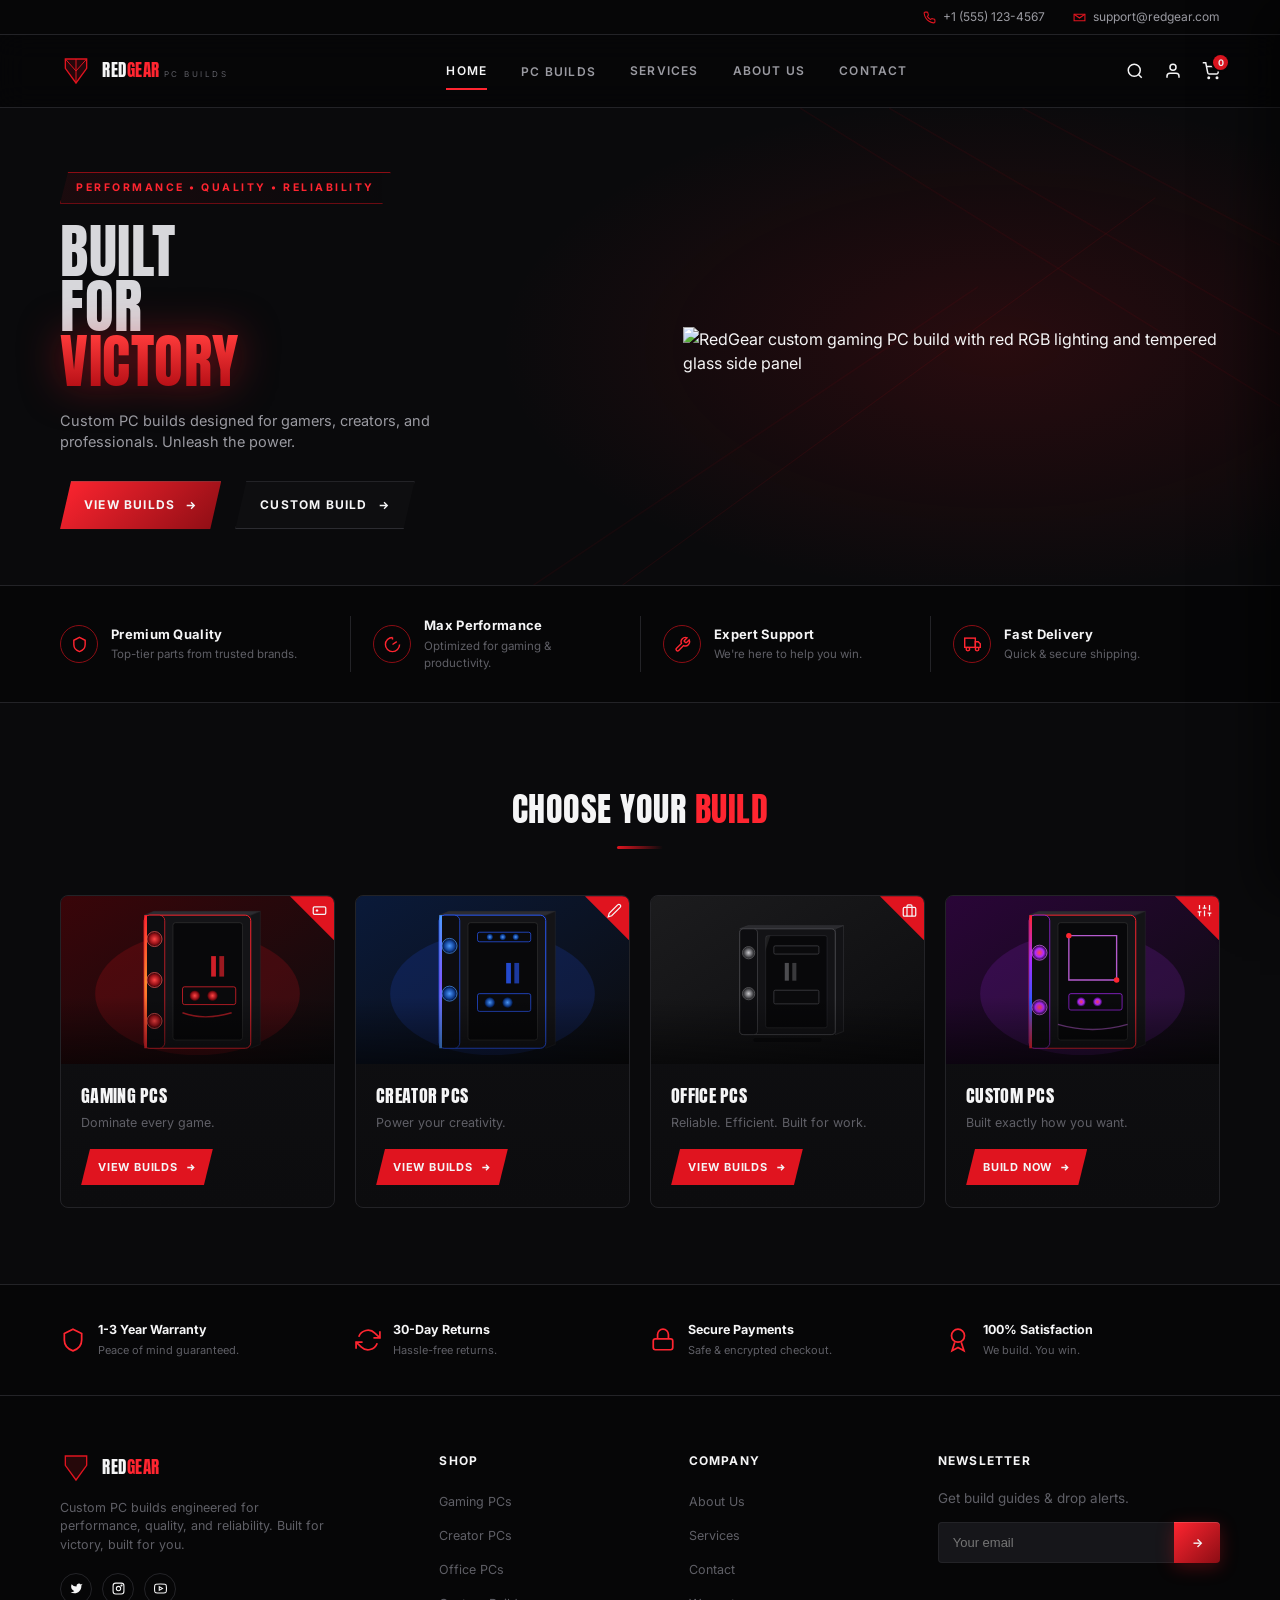
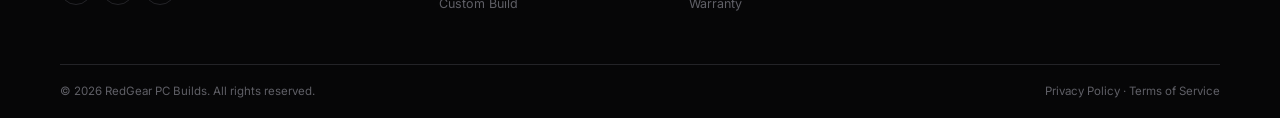
==== commit 8a57ce8d: "Update index.html" ====
--- a/index.html
+++ b/index.html
@@ -113,174 +113,7 @@
     </div>
 
     <div class="hero-visual">
-      <!-- Realistic 3/4-angle gaming PC render -->
-      <svg viewBox="0 0 640 560" xmlns="http://www.w3.org/2000/svg">
-        <defs>
-          <radialGradient id="fanGlow" cx="50%" cy="50%" r="50%">
-            <stop offset="0%" stop-color="#ff4545"/>
-            <stop offset="65%" stop-color="#9c0e16"/>
-            <stop offset="100%" stop-color="#1a0507"/>
-          </radialGradient>
-          <radialGradient id="fanGlowBig" cx="45%" cy="40%" r="60%">
-            <stop offset="0%" stop-color="#ff6a6a"/>
-            <stop offset="55%" stop-color="#c41520"/>
-            <stop offset="100%" stop-color="#170406"/>
-          </radialGradient>
-          <linearGradient id="caseGrad" x1="0" y1="0" x2="1" y2="1">
-            <stop offset="0%" stop-color="#232328"/>
-            <stop offset="100%" stop-color="#09090b"/>
-          </linearGradient>
-          <linearGradient id="glassGrad" x1="0" y1="0" x2="1" y2="1">
-            <stop offset="0%" stop-color="#1c1c20" stop-opacity="0.9"/>
-            <stop offset="100%" stop-color="#050506" stop-opacity="0.97"/>
-          </linearGradient>
-          <linearGradient id="sweepGrad" x1="0" y1="0" x2="1" y2="1">
-            <stop offset="0%" stop-color="#ffffff" stop-opacity="0"/>
-            <stop offset="50%" stop-color="#ffffff" stop-opacity="0.14"/>
-            <stop offset="100%" stop-color="#ffffff" stop-opacity="0"/>
-          </linearGradient>
-          <linearGradient id="rgbStrip" x1="0" y1="0" x2="0" y2="1">
-            <stop offset="0%" stop-color="#ff2530"/>
-            <stop offset="50%" stop-color="#ff8a2b"/>
-            <stop offset="100%" stop-color="#ff2530"/>
-          </linearGradient>
-          <linearGradient id="meshPanelGrad" x1="0" y1="0" x2="1" y2="0">
-            <stop offset="0%" stop-color="#19191c"/>
-            <stop offset="100%" stop-color="#08080a"/>
-          </linearGradient>
-          <linearGradient id="topCapGrad" x1="0" y1="0" x2="1" y2="1">
-            <stop offset="0%" stop-color="#38383e"/>
-            <stop offset="100%" stop-color="#17171b"/>
-          </linearGradient>
-          <filter id="glowBlur" x="-60%" y="-60%" width="220%" height="220%">
-            <feGaussianBlur stdDeviation="9"/>
-          </filter>
-          <pattern id="meshDots" width="7" height="7" patternUnits="userSpaceOnUse">
-            <circle cx="1.7" cy="1.7" r="1" fill="#000" opacity="0.6"/>
-          </pattern>
-          <clipPath id="glassClip">
-            <rect x="86" y="66" width="238" height="404" rx="6"/>
-          </clipPath>
-
-          <!-- reusable 7-blade fan groups -->
-          <g id="bladeSm">
-            <path d="M0 0 L0 -19 A19 19 0 0 1 8.4 -17.1 Z" fill="#22050a" opacity="0.72" transform="rotate(0.0)"/>
-            <path d="M0 0 L0 -19 A19 19 0 0 1 8.4 -17.1 Z" fill="#22050a" opacity="0.72" transform="rotate(51.4)"/>
-            <path d="M0 0 L0 -19 A19 19 0 0 1 8.4 -17.1 Z" fill="#22050a" opacity="0.72" transform="rotate(102.9)"/>
-            <path d="M0 0 L0 -19 A19 19 0 0 1 8.4 -17.1 Z" fill="#22050a" opacity="0.72" transform="rotate(154.3)"/>
-            <path d="M0 0 L0 -19 A19 19 0 0 1 8.4 -17.1 Z" fill="#22050a" opacity="0.72" transform="rotate(205.7)"/>
-            <path d="M0 0 L0 -19 A19 19 0 0 1 8.4 -17.1 Z" fill="#22050a" opacity="0.72" transform="rotate(257.1)"/>
-            <path d="M0 0 L0 -19 A19 19 0 0 1 8.4 -17.1 Z" fill="#22050a" opacity="0.72" transform="rotate(308.6)"/>
-          </g>
-          <g id="bladeLg">
-            <path d="M0 0 L0 -38 A38 38 0 0 1 16.8 -34.4 Z" fill="#1c0407" opacity="0.75" transform="rotate(0.0)"/>
-            <path d="M0 0 L0 -38 A38 38 0 0 1 16.8 -34.4 Z" fill="#1c0407" opacity="0.75" transform="rotate(51.4)"/>
-            <path d="M0 0 L0 -38 A38 38 0 0 1 16.8 -34.4 Z" fill="#1c0407" opacity="0.75" transform="rotate(102.9)"/>
-            <path d="M0 0 L0 -38 A38 38 0 0 1 16.8 -34.4 Z" fill="#1c0407" opacity="0.75" transform="rotate(154.3)"/>
-            <path d="M0 0 L0 -38 A38 38 0 0 1 16.8 -34.4 Z" fill="#1c0407" opacity="0.75" transform="rotate(205.7)"/>
-            <path d="M0 0 L0 -38 A38 38 0 0 1 16.8 -34.4 Z" fill="#1c0407" opacity="0.75" transform="rotate(257.1)"/>
-            <path d="M0 0 L0 -38 A38 38 0 0 1 16.8 -34.4 Z" fill="#1c0407" opacity="0.75" transform="rotate(308.6)"/>
-          </g>
-        </defs>
-
-        <!-- ambient glow + ground shadow -->
-        <ellipse class="ambient-breathe" cx="320" cy="280" rx="270" ry="210" fill="#e0141f" opacity="0.17" filter="url(#glowBlur)"/>
-        <ellipse cx="330" cy="522" rx="200" ry="20" fill="#000" opacity="0.55" filter="url(#glowBlur)"/>
-
-        <!-- top cap (connects front top edge to side-panel top-back edge) -->
-        <polygon points="70,50 340,50 500,20 230,20" fill="url(#topCapGrad)" stroke="#2a2a2e" stroke-width="1"/>
-
-        <!-- receding mesh side panel (right, 3/4 view) -->
-        <polygon points="340,50 500,20 500,450 340,480" fill="url(#meshPanelGrad)" stroke="#2a2a2e" stroke-width="1.4"/>
-        <polygon points="340,50 500,20 500,450 340,480" fill="url(#meshDots)" opacity="0.55"/>
-        <g class="pulse-glow">
-          <ellipse cx="420" cy="121" rx="46" ry="52" fill="url(#fanGlow)"/>
-          <ellipse cx="420" cy="121" rx="46" ry="52" fill="none" stroke="#ff5b5b" stroke-width="1.3"/>
-          <g transform="translate(420 121) scale(0.82,1)" style="animation: spin 6.5s linear infinite; transform-origin:420px 121px;">${''}</g>
-          <use href="#bladeLg" x="420" y="121" transform="translate(420 121) scale(0.82,1) translate(-420 -121)" class="fan-spin"/>
-          <circle cx="420" cy="121" r="8" fill="#0a0a0c"/>
-        </g>
-        <g class="pulse-glow">
-          <ellipse cx="420" cy="250" rx="46" ry="52" fill="url(#fanGlow)"/>
-          <ellipse cx="420" cy="250" rx="46" ry="52" fill="none" stroke="#ff5b5b" stroke-width="1.3"/>
-          <use href="#bladeLg" x="420" y="250" transform="translate(420 250) scale(0.82,1) translate(-420 -250)" class="fan-spin rev"/>
-          <circle cx="420" cy="250" r="8" fill="#0a0a0c"/>
-        </g>
-        <g class="pulse-glow">
-          <ellipse cx="420" cy="379" rx="46" ry="52" fill="url(#fanGlow)"/>
-          <ellipse cx="420" cy="379" rx="46" ry="52" fill="none" stroke="#ff5b5b" stroke-width="1.3"/>
-          <use href="#bladeLg" x="420" y="379" transform="translate(420 379) scale(0.82,1) translate(-420 -379)" class="fan-spin slow"/>
-          <circle cx="420" cy="379" r="8" fill="#0a0a0c"/>
-        </g>
-        <rect class="rgb-cycle" x="495" y="20" width="5" height="430" fill="url(#rgbStrip)" style="animation-delay:-1.5s"/>
-
-        <!-- case front face -->
-        <rect x="70" y="50" width="270" height="430" rx="10" fill="url(#caseGrad)" stroke="#2a2a2e" stroke-width="1.5"/>
-        <rect x="70" y="50" width="270" height="4" rx="2" fill="#4a4a52" opacity="0.5"/>
-        <rect class="rgb-cycle" x="70" y="50" width="5" height="430" fill="url(#rgbStrip)"/>
-
-        <!-- tempered glass panel -->
-        <rect x="86" y="66" width="238" height="404" rx="6" fill="url(#glassGrad)" stroke="#333" stroke-width="1.2"/>
-        <g clip-path="url(#glassClip)">
-          <rect class="glass-sweep" x="40" y="30" width="80" height="480" fill="url(#sweepGrad)" transform="skewX(-18)"/>
-        </g>
-
-        <!-- top AIO radiator fan row (visible through glass, like reference) -->
-        <g class="pulse-glow">
-          <circle cx="150" cy="100" r="26" fill="url(#fanGlow)"/><circle cx="150" cy="100" r="26" fill="none" stroke="#ff5b5b" stroke-width="1"/>
-          <use href="#bladeSm" x="150" y="100" class="fan-spin" transform="scale(0.85)" style="transform-origin:150px 100px;"/>
-        </g>
-        <g class="pulse-glow">
-          <circle cx="200" cy="92" r="26" fill="url(#fanGlow)"/><circle cx="200" cy="92" r="26" fill="none" stroke="#ff5b5b" stroke-width="1"/>
-          <use href="#bladeSm" x="200" y="92" class="fan-spin rev" transform="scale(0.85)" style="transform-origin:200px 92px;"/>
-        </g>
-        <g class="pulse-glow">
-          <circle cx="250" cy="100" r="26" fill="url(#fanGlow)"/><circle cx="250" cy="100" r="26" fill="none" stroke="#ff5b5b" stroke-width="1"/>
-          <use href="#bladeSm" x="250" y="100" class="fan-spin slow" transform="scale(0.85)" style="transform-origin:250px 100px;"/>
-        </g>
-
-        <!-- large front intake fan -->
-        <g class="pulse-glow">
-          <circle cx="132" cy="280" r="50" fill="url(#fanGlowBig)"/>
-          <circle cx="132" cy="280" r="50" fill="none" stroke="#ff6a6a" stroke-width="1.4"/>
-          <use href="#bladeLg" x="132" y="280" class="fan-spin"/>
-          <circle cx="132" cy="280" r="9" fill="#0a0a0c"/>
-        </g>
-
-        <!-- motherboard + AIO pump w/ logo -->
-        <rect x="188" y="180" width="128" height="150" rx="4" fill="#131316" stroke="#2a2a2e"/>
-        <circle cx="230" cy="222" r="24" fill="#0d0d10" stroke="#ff2530" stroke-width="1.6"/>
-        <path d="M224 214 L230 208 L236 214 M224 222 L230 216 L236 222 M224 230 L230 224 L236 230" stroke="#ff5050" stroke-width="1.6" fill="none" class="pulse-glow"/>
-
-        <!-- RAM sticks with lit tops -->
-        <rect x="270" y="196" width="9" height="46" fill="#ff2530" opacity="0.9"/>
-        <rect x="270" y="196" width="9" height="4" fill="#ff8a2b" class="pulse-glow"/>
-        <rect x="284" y="196" width="9" height="46" fill="#ff2530" opacity="0.75"/>
-        <rect x="284" y="196" width="9" height="4" fill="#ff8a2b" class="pulse-glow"/>
-        <rect x="298" y="196" width="9" height="46" fill="#ff2530" opacity="0.6"/>
-
-        <!-- GPU card with backplate, brand strip, dual fans -->
-        <rect x="188" y="370" width="132" height="56" rx="4" fill="#0a0a0c" stroke="#ff2530" stroke-width="1.2"/>
-        <rect x="188" y="364" width="132" height="6" fill="#1a1a1e"/>
-        <rect x="196" y="392" width="70" height="10" fill="#141417" stroke="#ff2530" stroke-width="0.6"/>
-        <text x="199" y="400" font-family="Arial, sans-serif" font-size="7.5" fill="#ff5050" letter-spacing="1.4">REDGEAR RTX</text>
-        <g class="pulse-glow"><circle cx="285" cy="398" r="15" fill="url(#fanGlow)"/><use href="#bladeSm" x="285" y="398" class="fan-spin" transform="scale(0.6)" style="transform-origin:285px 398px;"/></g>
-        <rect x="188" y="422" width="132" height="3" fill="#ff2530" class="pulse-glow"/>
-
-        <!-- braided cables curving from GPU/PSU up to the pump -->
-        <path d="M320 400 Q 350 360 300 300 Q 260 250 250 232" stroke="#3a0509" stroke-width="7" fill="none" opacity="0.5"/>
-        <path d="M320 400 Q 350 360 300 300 Q 260 250 250 232" stroke="#ff2530" stroke-width="2.5" fill="none" opacity="0.65" class="pulse-glow"/>
-
-        <!-- bottom solid panel with logo -->
-        <rect x="70" y="432" width="270" height="48" rx="0" fill="#0c0c0e"/>
-        <path d="M92 448 L108 448 L100 468 L84 468 Z" fill="#e0141f" opacity="0.9" class="pulse-glow"/>
-        <text x="118" y="463" font-family="Arial, sans-serif" font-size="13" font-weight="bold" fill="#e5e5e8" letter-spacing="1">RED<tspan fill="#ff5050">GEAR</tspan></text>
-
-        <!-- feet -->
-        <rect x="96" y="480" width="18" height="15" rx="3" fill="#050506"/>
-        <rect x="296" y="480" width="18" height="15" rx="3" fill="#050506"/>
-        <rect x="460" y="450" width="18" height="15" rx="3" fill="#050506"/>
-      </svg>
+      <img src="images/hero-pc.jpg" alt="RedGear custom gaming PC build with red RGB lighting and tempered glass side panel" class="hero-photo">
     </div>
   </div>
 </section>
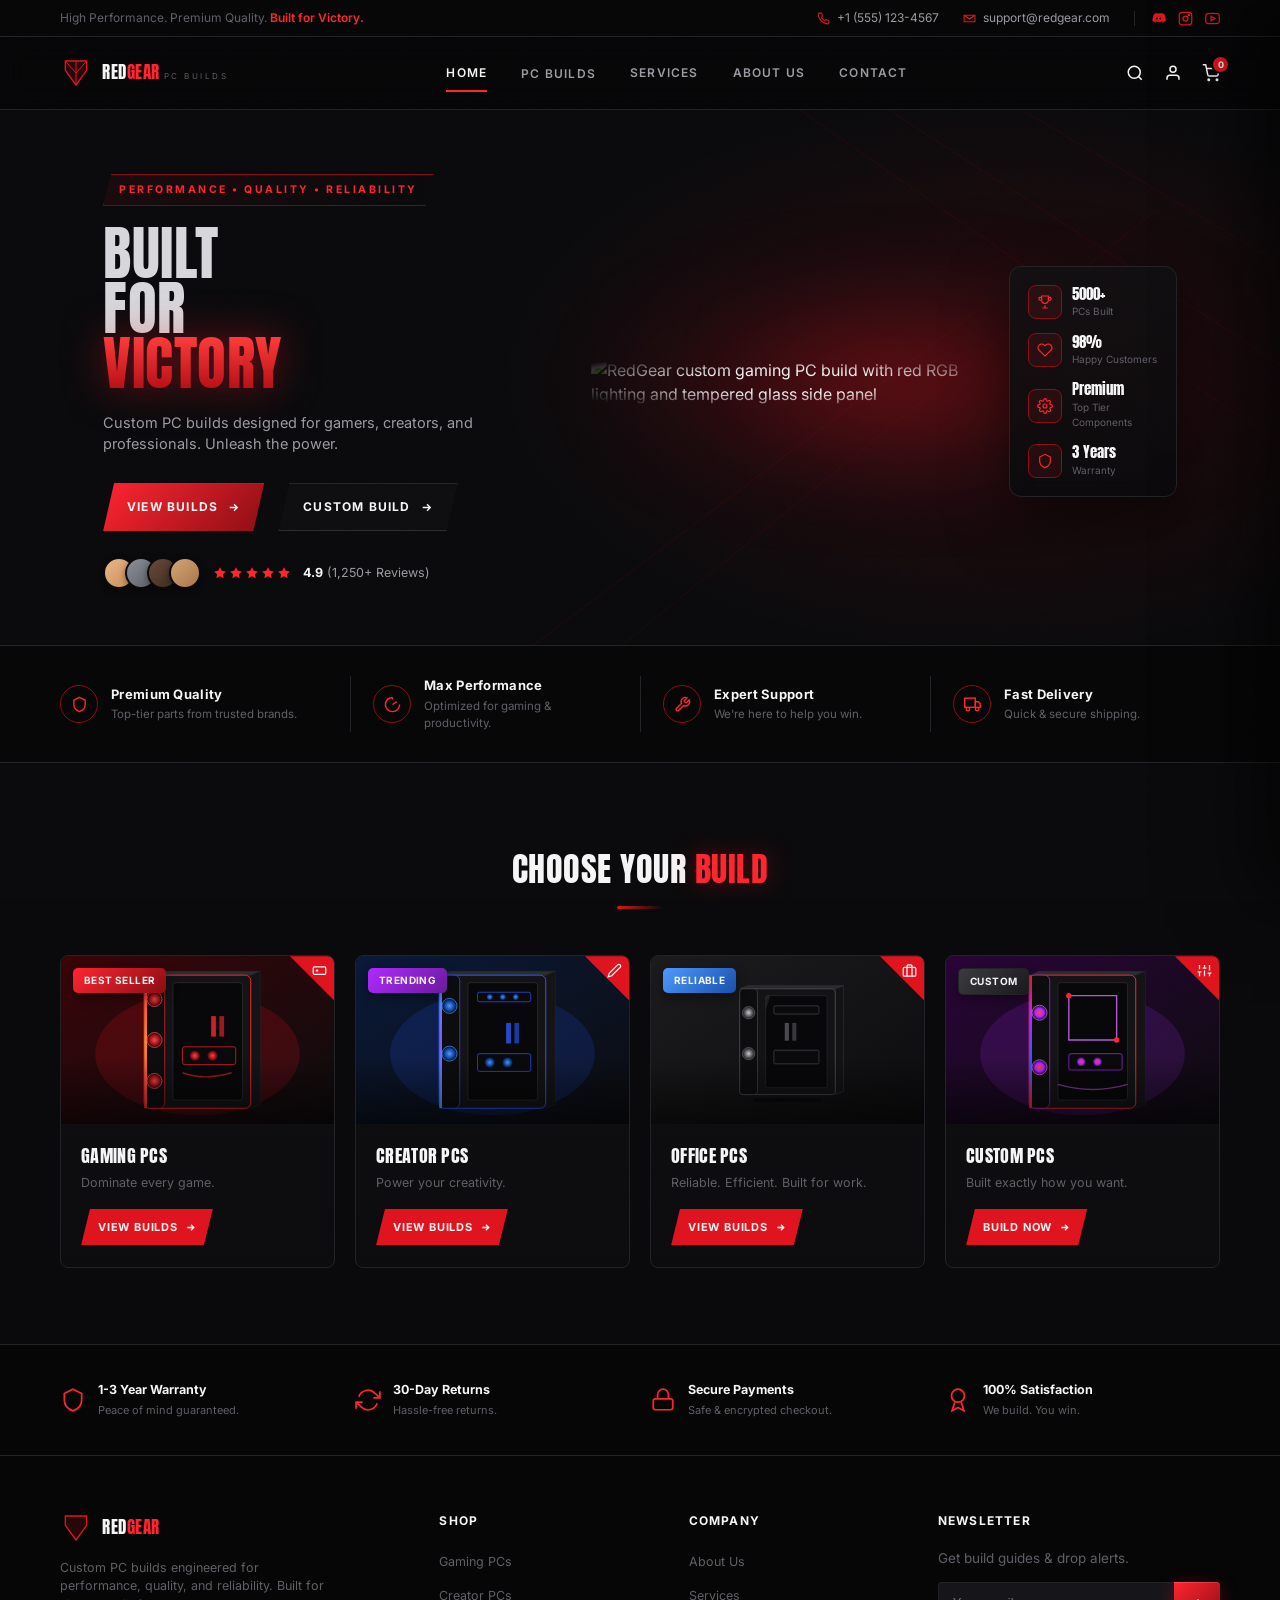
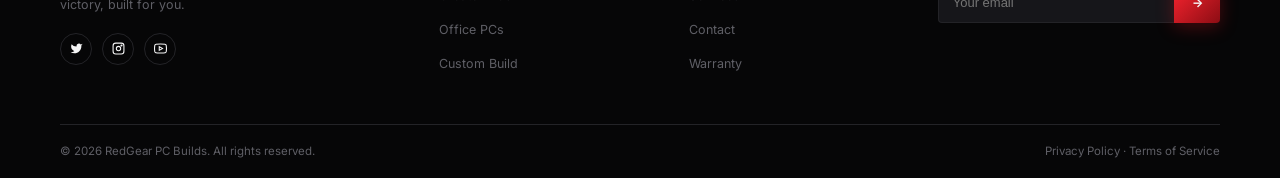
==== commit b7a2c010: "Update index.html" ====
--- a/index.html
+++ b/index.html
@@ -13,15 +13,23 @@
 
 <!-- ============ TOP BAR ============ -->
 <div class="topbar">
-  <div class="container">
-    <a href="tel:+15551234567">
-      <svg viewBox="0 0 24 24" fill="none" stroke="currentColor" stroke-width="2"><path d="M22 16.92v3a2 2 0 0 1-2.18 2 19.79 19.79 0 0 1-8.63-3.07 19.5 19.5 0 0 1-6-6 19.79 19.79 0 0 1-3.07-8.67A2 2 0 0 1 4.11 2h3a2 2 0 0 1 2 1.72c.127.96.361 1.903.7 2.81a2 2 0 0 1-.45 2.11L8.09 9.91a16 16 0 0 0 6 6l1.27-1.27a2 2 0 0 1 2.11-.45c.907.339 1.85.573 2.81.7A2 2 0 0 1 22 16.92z"/></svg>
-      +1 (555) 123-4567
-    </a>
-    <a href="mailto:support@redgear.com">
-      <svg viewBox="0 0 24 24" fill="none" stroke="currentColor" stroke-width="2"><path d="M4 4h16v16H4z" opacity="0"/><path d="M22 6l-10 7L2 6"/><path d="M2 6h20v12H2z"/></svg>
-      support@redgear.com
-    </a>
+  <div class="container topbar-inner">
+    <div class="topbar-tagline">High Performance. Premium Quality. <span>Built for Victory.</span></div>
+    <div class="topbar-right">
+      <a href="tel:+15551234567">
+        <svg viewBox="0 0 24 24" fill="none" stroke="currentColor" stroke-width="2"><path d="M22 16.92v3a2 2 0 0 1-2.18 2 19.79 19.79 0 0 1-8.63-3.07 19.5 19.5 0 0 1-6-6 19.79 19.79 0 0 1-3.07-8.67A2 2 0 0 1 4.11 2h3a2 2 0 0 1 2 1.72c.127.96.361 1.903.7 2.81a2 2 0 0 1-.45 2.11L8.09 9.91a16 16 0 0 0 6 6l1.27-1.27a2 2 0 0 1 2.11-.45c.907.339 1.85.573 2.81.7A2 2 0 0 1 22 16.92z"/></svg>
+        +1 (555) 123-4567
+      </a>
+      <a href="mailto:support@redgear.com">
+        <svg viewBox="0 0 24 24" fill="none" stroke="currentColor" stroke-width="2"><path d="M4 4h16v16H4z" opacity="0"/><path d="M22 6l-10 7L2 6"/><path d="M2 6h20v12H2z"/></svg>
+        support@redgear.com
+      </a>
+      <div class="topbar-social">
+        <a href="#" aria-label="Discord"><svg viewBox="0 0 24 24" fill="currentColor"><path d="M20.3 4.4A19.7 19.7 0 0 0 15.6 3l-.3.5a14 14 0 0 1 4.1 1.7 15.6 15.6 0 0 0-13 0A14 14 0 0 1 10.6 3.5L10.3 3a19.7 19.7 0 0 0-4.7 1.4C2.9 8.4 2.2 12.3 2.5 16.1a19.9 19.9 0 0 0 5.4 2.5l.7-1.1a12 12 0 0 1-1.9-.8l.5-.4a14.5 14.5 0 0 0 11.6 0l.5.4a12 12 0 0 1-1.9.8l.7 1.1a19.8 19.8 0 0 0 5.4-2.5c.4-4.4-.6-8.3-2.7-11.7zM9.3 13.7c-.9 0-1.6-.8-1.6-1.7 0-1 .7-1.7 1.6-1.7s1.6.8 1.6 1.7c0 .9-.7 1.7-1.6 1.7zm5.4 0c-.9 0-1.6-.8-1.6-1.7 0-1 .7-1.7 1.6-1.7s1.6.8 1.6 1.7c0 .9-.7 1.7-1.6 1.7z"/></svg></a>
+        <a href="#" aria-label="Instagram"><svg viewBox="0 0 24 24" fill="none" stroke="currentColor" stroke-width="2"><rect x="2" y="2" width="20" height="20" rx="5"/><circle cx="12" cy="12" r="4"/><circle cx="17.5" cy="6.5" r="1"/></svg></a>
+        <a href="#" aria-label="YouTube"><svg viewBox="0 0 24 24" fill="none" stroke="currentColor" stroke-width="2"><path d="M22.5 6.2a2.8 2.8 0 0 0-2-2C18.9 3.7 12 3.7 12 3.7s-6.9 0-8.5.5a2.8 2.8 0 0 0-2 2A29 29 0 0 0 1 12a29 29 0 0 0 .5 5.8 2.8 2.8 0 0 0 2 2c1.6.5 8.5.5 8.5.5s6.9 0 8.5-.5a2.8 2.8 0 0 0 2-2A29 29 0 0 0 23 12a29 29 0 0 0-.5-5.8z"/><path d="M9.7 15.5l6-3.5-6-3.5z"/></svg></a>
+      </div>
+    </div>
   </div>
 </div>
 
@@ -110,10 +118,44 @@
           <svg viewBox="0 0 24 24" fill="none" stroke="currentColor" stroke-width="2.5"><path d="M5 12h14M13 6l6 6-6 6"/></svg>
         </a>
       </div>
+      <div class="hero-reviews">
+        <div class="hero-avatars">
+          <span style="background:linear-gradient(135deg,#e8b88a,#c98a54);"></span>
+          <span style="background:linear-gradient(135deg,#8a8f98,#5a5e66);"></span>
+          <span style="background:linear-gradient(135deg,#6a4a3a,#3a2a20);"></span>
+          <span style="background:linear-gradient(135deg,#d4a574,#a9744a);"></span>
+        </div>
+        <div class="hero-stars">
+          <svg viewBox="0 0 24 24" fill="currentColor"><path d="M12 2l3.09 6.26L22 9.27l-5 4.87 1.18 6.88L12 17.77l-6.18 3.25L7 14.14 2 9.27l6.91-1.01z"/></svg>
+          <svg viewBox="0 0 24 24" fill="currentColor"><path d="M12 2l3.09 6.26L22 9.27l-5 4.87 1.18 6.88L12 17.77l-6.18 3.25L7 14.14 2 9.27l6.91-1.01z"/></svg>
+          <svg viewBox="0 0 24 24" fill="currentColor"><path d="M12 2l3.09 6.26L22 9.27l-5 4.87 1.18 6.88L12 17.77l-6.18 3.25L7 14.14 2 9.27l6.91-1.01z"/></svg>
+          <svg viewBox="0 0 24 24" fill="currentColor"><path d="M12 2l3.09 6.26L22 9.27l-5 4.87 1.18 6.88L12 17.77l-6.18 3.25L7 14.14 2 9.27l6.91-1.01z"/></svg>
+          <svg viewBox="0 0 24 24" fill="currentColor"><path d="M12 2l3.09 6.26L22 9.27l-5 4.87 1.18 6.88L12 17.77l-6.18 3.25L7 14.14 2 9.27l6.91-1.01z"/></svg>
+        </div>
+        <span class="hero-reviews-text"><strong>4.9</strong> (1,250+ Reviews)</span>
+      </div>
     </div>
 
     <div class="hero-visual">
       <img src="images/hero-pc.jpg" alt="RedGear custom gaming PC build with red RGB lighting and tempered glass side panel" class="hero-photo">
+      <div class="hero-stats">
+        <div class="hero-stat-row">
+          <div class="hero-stat-icon"><svg viewBox="0 0 24 24" fill="none" stroke="currentColor" stroke-width="1.8"><path d="M8 21h8M12 17v4M17 3H7v6a5 5 0 0 0 10 0V3z"/><path d="M7 5H4a2 2 0 0 0 2 4M17 5h3a2 2 0 0 1-2 4"/></svg></div>
+          <div><div class="hero-stat-num">5000+</div><div class="hero-stat-label">PCs Built</div></div>
+        </div>
+        <div class="hero-stat-row">
+          <div class="hero-stat-icon"><svg viewBox="0 0 24 24" fill="none" stroke="currentColor" stroke-width="1.8"><path d="M20.8 4.6a5.5 5.5 0 0 0-7.8 0L12 5.6l-1-1a5.5 5.5 0 0 0-7.8 7.8l1 1L12 21l7.8-7.6 1-1a5.5 5.5 0 0 0 0-7.8z"/></svg></div>
+          <div><div class="hero-stat-num">98%</div><div class="hero-stat-label">Happy Customers</div></div>
+        </div>
+        <div class="hero-stat-row">
+          <div class="hero-stat-icon"><svg viewBox="0 0 24 24" fill="none" stroke="currentColor" stroke-width="1.8"><circle cx="12" cy="12" r="3"/><path d="M19.4 15a1.65 1.65 0 0 0 .33 1.82l.06.06a2 2 0 1 1-2.83 2.83l-.06-.06a1.65 1.65 0 0 0-1.82-.33 1.65 1.65 0 0 0-1 1.51V21a2 2 0 0 1-4 0v-.09A1.65 1.65 0 0 0 9 19.4a1.65 1.65 0 0 0-1.82.33l-.06.06a2 2 0 1 1-2.83-2.83l.06-.06a1.65 1.65 0 0 0 .33-1.82 1.65 1.65 0 0 0-1.51-1H3a2 2 0 0 1 0-4h.09A1.65 1.65 0 0 0 4.6 9a1.65 1.65 0 0 0-.33-1.82l-.06-.06a2 2 0 1 1 2.83-2.83l.06.06a1.65 1.65 0 0 0 1.82.33H9a1.65 1.65 0 0 0 1-1.51V3a2 2 0 0 1 4 0v.09a1.65 1.65 0 0 0 1 1.51 1.65 1.65 0 0 0 1.82-.33l.06-.06a2 2 0 1 1 2.83 2.83l-.06.06a1.65 1.65 0 0 0-.33 1.82V9a1.65 1.65 0 0 0 1.51 1H21a2 2 0 0 1 0 4h-.09a1.65 1.65 0 0 0-1.51 1z"/></svg></div>
+          <div><div class="hero-stat-num">Premium</div><div class="hero-stat-label">Top Tier Components</div></div>
+        </div>
+        <div class="hero-stat-row">
+          <div class="hero-stat-icon"><svg viewBox="0 0 24 24" fill="none" stroke="currentColor" stroke-width="1.8"><path d="M12 2l8 4v6c0 5-3.5 8.5-8 10-4.5-1.5-8-5-8-10V6z"/></svg></div>
+          <div><div class="hero-stat-num">3 Years</div><div class="hero-stat-label">Warranty</div></div>
+        </div>
+      </div>
     </div>
   </div>
 </section>
@@ -180,6 +222,7 @@
             <path class="pulse-glow" d="M178 178 Q210 190 250 178" stroke="#ff2530" stroke-width="2" fill="none" opacity="0.6"/>
           </svg>
         </div>
+        <span class="card-badge badge-red">Best Seller</span>
         <div class="build-card-tag"><svg viewBox="0 0 24 24" fill="none" stroke="currentColor" stroke-width="2"><rect x="2" y="6" width="20" height="12" rx="2"/><path d="M6 12h4M8 10v4M15 11h.01M18 13h.01"/></svg></div>
         <div class="build-card-body">
           <h3>Gaming PCs</h3>
@@ -220,6 +263,7 @@
             <rect x="232" y="105" width="7" height="30" fill="#2a5aff" opacity="0.6"/>
           </svg>
         </div>
+        <span class="card-badge badge-purple">Trending</span>
         <div class="build-card-tag"><svg viewBox="0 0 24 24" fill="none" stroke="currentColor" stroke-width="2"><path d="M17 3a2.83 2.83 0 1 1 4 4L7.5 20.5 2 22l1.5-5.5z"/></svg></div>
         <div class="build-card-body">
           <h3>Creator PCs</h3>
@@ -255,6 +299,7 @@
             <rect x="150" y="215" width="100" height="6" rx="3" fill="#0a0a0c"/>
           </svg>
         </div>
+        <span class="card-badge badge-blue">Reliable</span>
         <div class="build-card-tag"><svg viewBox="0 0 24 24" fill="none" stroke="currentColor" stroke-width="2"><rect x="2" y="7" width="20" height="14" rx="2"/><path d="M16 21V5a2 2 0 0 0-2-2h-4a2 2 0 0 0-2 2v16"/></svg></div>
         <div class="build-card-body">
           <h3>Office PCs</h3>
@@ -294,6 +339,7 @@
             <path class="pulse-glow" d="M164 195 Q 215 210 266 195" stroke="#e070ff" stroke-width="2" fill="none" opacity="0.5"/>
           </svg>
         </div>
+        <span class="card-badge badge-dark">Custom</span>
         <div class="build-card-tag"><svg viewBox="0 0 24 24" fill="none" stroke="currentColor" stroke-width="2"><path d="M4 21v-7M4 10V3M12 21v-9M12 8V3M20 21v-5M20 12V3M1 14h6M9 8h6M17 16h6"/></svg></div>
         <div class="build-card-body">
           <h3>Custom PCs</h3>
--- a/css/style.css
+++ b/css/style.css
@@ -18,11 +18,19 @@
   --font-display: 'Anton', 'Arial Narrow', sans-serif;
   --font-body: 'Inter', -apple-system, BlinkMacSystemFont, sans-serif;
   --ease: cubic-bezier(0.22, 1, 0.36, 1);
+  --ease-soft: cubic-bezier(0.16, 1, 0.3, 1);
+  --ease-snap: cubic-bezier(0.34, 1.56, 0.64, 1);
+  --shadow-sm: 0 2px 8px rgba(0,0,0,0.3);
+  --shadow-md: 0 12px 30px rgba(0,0,0,0.4);
+  --shadow-lg: 0 24px 60px rgba(0,0,0,0.5);
+  --shadow-glow: 0 8px 28px rgba(224,20,31,0.22);
 }
 
 * { margin: 0; padding: 0; box-sizing: border-box; }
 
 html { scroll-behavior: smooth; }
+html { opacity: 0; animation: pageFadeIn 0.5s ease 0.05s forwards; }
+@keyframes pageFadeIn { to { opacity: 1; } }
 
 body {
   background: var(--near-black);
@@ -30,7 +38,37 @@
   font-family: var(--font-body);
   line-height: 1.5;
   overflow-x: hidden;
-}
+  position: relative;
+}
+
+/* Subtle film-grain texture for depth (premium dark-UI touch) */
+body::before {
+  content: '';
+  position: fixed;
+  inset: 0;
+  z-index: 9999;
+  pointer-events: none;
+  opacity: 0.035;
+  background-image: url("data:image/svg+xml,%3Csvg xmlns='http://www.w3.org/2000/svg' width='120' height='120'%3E%3Cfilter id='n'%3E%3CfeTurbulence type='fractalNoise' baseFrequency='0.9' numOctaves='2' stitchTiles='stitch'/%3E%3C/filter%3E%3Crect width='100%25' height='100%25' filter='url(%23n)'/%3E%3C/svg%3E");
+  mix-blend-mode: overlay;
+}
+
+/* Cursor spotlight glow (desktop only, follows pointer on dark sections) */
+.spotlight {
+  position: fixed;
+  top: 0; left: 0;
+  width: 500px; height: 500px;
+  border-radius: 50%;
+  background: radial-gradient(circle, rgba(224,20,31,0.08), transparent 70%);
+  pointer-events: none;
+  z-index: 2;
+  transform: translate(-50%, -50%);
+  opacity: 0;
+  transition: opacity 0.4s ease;
+  will-change: transform;
+}
+.spotlight.active { opacity: 1; }
+@media (max-width: 900px) { .spotlight { display: none; } }
 
 img { max-width: 100%; display: block; }
 a { color: inherit; text-decoration: none; }
@@ -61,10 +99,11 @@
 
 .reveal {
   opacity: 0;
-  transform: translateY(28px);
-  transition: opacity 0.8s var(--ease), transform 0.8s var(--ease);
-}
-.reveal.is-visible { opacity: 1; transform: translateY(0); }
+  transform: translateY(28px) scale(0.98);
+  filter: blur(6px);
+  transition: opacity 0.9s var(--ease-soft), transform 0.9s var(--ease-soft), filter 0.9s var(--ease-soft);
+}
+.reveal.is-visible { opacity: 1; transform: translateY(0) scale(1); filter: blur(0); }
 .reveal-delay-1 { transition-delay: 0.1s; }
 .reveal-delay-2 { transition-delay: 0.2s; }
 .reveal-delay-3 { transition-delay: 0.3s; }
@@ -100,6 +139,7 @@
 .btn svg { width: 13px; height: 13px; transition: transform 0.3s var(--ease); }
 .btn:hover svg { transform: translateX(4px); }
 .btn:hover { transform: translateY(-2px); }
+.btn:active { transform: translateY(0) scale(0.97); transition-duration: 0.1s; }
 
 .btn-primary {
   background: linear-gradient(135deg, var(--red-bright), var(--red-dark));
@@ -124,7 +164,7 @@
   font-size: clamp(24px, 3.2vw, 34px);
   color: var(--white);
 }
-.section-title span { color: var(--red-bright); }
+.section-title span { color: var(--red-bright); text-shadow: 0 0 28px rgba(255,37,48,0.35); }
 
 .section-kicker {
   width: 46px;
@@ -144,16 +184,33 @@
   font-size: 12px;
   color: var(--grey);
 }
-.topbar .container {
+.topbar-inner {
+  display: flex;
+  justify-content: space-between;
+  align-items: center;
+  gap: 28px;
+  padding-top: 9px;
+  padding-bottom: 9px;
+}
+/* Fallback for pages still using the simple topbar markup (no tagline/social) */
+.topbar .container:not(.topbar-inner) {
   display: flex;
   justify-content: flex-end;
   gap: 28px;
-  padding-top: 8px;
-  padding-bottom: 8px;
-}
+  padding-top: 9px;
+  padding-bottom: 9px;
+}
+.topbar-tagline { font-size: 12px; color: var(--grey-dim); }
+.topbar-tagline span { color: var(--red-bright); font-weight: 600; }
+.topbar-right { display: flex; align-items: center; gap: 24px; }
 .topbar a { display: inline-flex; align-items: center; gap: 7px; transition: color 0.25s; }
 .topbar a:hover { color: var(--red-bright); }
 .topbar svg { width: 13px; height: 13px; color: var(--red); }
+.topbar-social { display: flex; align-items: center; gap: 12px; padding-left: 16px; border-left: 1px solid var(--border); }
+.topbar-social a { width: 15px; height: 15px; color: var(--grey-dim); }
+.topbar-social a svg { width: 100%; height: 100%; }
+.topbar-social a:hover { color: var(--red-bright); }
+@media (max-width: 900px) { .topbar-tagline { display: none; } }
 
 .navbar {
   position: sticky;
@@ -162,7 +219,11 @@
   background: rgba(6, 6, 7, 0.9);
   backdrop-filter: blur(14px);
   border-bottom: 1px solid var(--border);
-  transition: border-color 0.3s, box-shadow 0.3s;
+  transition: border-color 0.35s var(--ease-soft), box-shadow 0.35s var(--ease-soft), background 0.35s var(--ease-soft);
+}
+.navbar.scrolled {
+  background: rgba(6, 6, 7, 0.96);
+  box-shadow: 0 10px 40px rgba(0,0,0,0.45);
 }
 .navbar .container {
   display: flex;
@@ -265,9 +326,9 @@
 
 .hero .container {
   display: grid;
-  grid-template-columns: 1.05fr 0.95fr;
+  grid-template-columns: 0.95fr 1.2fr;
   align-items: center;
-  gap: 30px;
+  gap: 24px;
   position: relative;
   z-index: 2;
   padding-top: 64px;
@@ -313,21 +374,92 @@
 
 .hero-actions { display: flex; gap: 14px; flex-wrap: wrap; opacity: 0; animation: lineUp 0.9s var(--ease) 0.75s forwards; }
 
+.hero-reviews {
+  display: flex;
+  align-items: center;
+  gap: 12px;
+  margin-top: 26px;
+  opacity: 0;
+  animation: lineUp 0.9s var(--ease) 0.85s forwards;
+  flex-wrap: wrap;
+}
+.hero-avatars { display: flex; }
+.hero-avatars span {
+  width: 32px; height: 32px;
+  border-radius: 50%;
+  border: 2px solid var(--near-black);
+  margin-left: -10px;
+  box-shadow: 0 2px 6px rgba(0,0,0,0.4);
+}
+.hero-avatars span:first-child { margin-left: 0; }
+.hero-stars { display: flex; gap: 2px; }
+.hero-stars svg { width: 14px; height: 14px; color: var(--red-bright); }
+.hero-reviews-text { font-size: 12.5px; color: var(--grey); }
+.hero-reviews-text strong { color: var(--white); font-weight: 700; }
+
 .hero-visual {
   position: relative;
   display: flex;
   align-items: center;
   justify-content: center;
-}
-.hero-visual svg {
+  gap: 18px;
+}
+.hero-visual::before {
+  content: '';
+  position: absolute;
+  inset: -15%;
+  background: radial-gradient(ellipse 55% 55% at center, rgba(224,20,31,0.4), rgba(180,10,20,0.14) 40%, transparent 72%);
+  filter: blur(40px);
+  z-index: 0;
+  animation: ambientBreathe 4.5s ease-in-out infinite;
+}
+.hero-photo {
+  position: relative;
+  z-index: 1;
   width: 100%;
-  max-width: 440px;
-  filter: drop-shadow(0 24px 48px rgba(0,0,0,0.65));
+  max-width: 400px;
+  flex: 1.4;
+  display: block;
+  -webkit-mask-image: radial-gradient(ellipse 68% 70% at center, black 35%, transparent 92%);
+  mask-image: radial-gradient(ellipse 68% 70% at center, black 35%, transparent 92%);
   animation: heroFloat 6s ease-in-out infinite;
 }
 @keyframes heroFloat {
   0%, 100% { transform: translateY(0) rotate(0deg); }
   50% { transform: translateY(-10px) rotate(0.3deg); }
+}
+
+.hero-stats {
+  position: relative;
+  z-index: 1;
+  flex: 1;
+  max-width: 168px;
+  display: flex;
+  flex-direction: column;
+  gap: 14px;
+  background: linear-gradient(180deg, rgba(16,16,19,0.85), rgba(10,10,12,0.9));
+  border: 1px solid var(--border);
+  border-radius: 12px;
+  padding: 18px;
+  backdrop-filter: blur(10px);
+  box-shadow: var(--shadow-lg);
+}
+.hero-stat-row { display: flex; align-items: center; gap: 10px; }
+.hero-stat-icon {
+  width: 34px; height: 34px;
+  flex-shrink: 0;
+  border-radius: 8px;
+  background: rgba(224,20,31,0.1);
+  border: 1px solid var(--red-dark);
+  display: flex; align-items: center; justify-content: center;
+  color: var(--red-bright);
+}
+.hero-stat-icon svg { width: 16px; height: 16px; }
+.hero-stat-num { font-family: var(--font-display); font-size: 15px; color: var(--white); line-height: 1.1; }
+.hero-stat-label { font-size: 10px; color: var(--grey-dim); margin-top: 2px; }
+
+@media (max-width: 1180px) {
+  .hero-stats { display: none; }
 }
 
 .fan-spin { transform-origin: center; animation: spin 7s linear infinite; }
@@ -363,7 +495,7 @@
 @media (max-width: 980px) {
   .hero .container { grid-template-columns: 1fr; text-align: left; padding-top: 48px; }
   .hero-visual { order: -1; margin-bottom: 16px; }
-  .hero-visual svg { max-width: 340px; }
+  .hero-photo { max-width: 340px; }
   .hero-copy { max-width: 100%; }
 }
 
@@ -446,6 +578,24 @@
   position: absolute; inset: 0;
   background: linear-gradient(180deg, transparent 60%, rgba(0,0,0,0.55) 100%);
 }
+
+.card-badge {
+  position: absolute;
+  top: 12px; left: 12px;
+  z-index: 2;
+  font-size: 10px;
+  font-weight: 700;
+  letter-spacing: 0.4px;
+  text-transform: uppercase;
+  padding: 5px 11px;
+  border-radius: 5px;
+  color: var(--white);
+  box-shadow: 0 4px 12px rgba(0,0,0,0.4);
+}
+.badge-red { background: linear-gradient(135deg, var(--red-bright), var(--red-dark)); }
+.badge-purple { background: linear-gradient(135deg, #b02aff, #6a1a9c); }
+.badge-blue { background: linear-gradient(135deg, #4d9aff, #1a4faa); }
+.badge-dark { background: linear-gradient(135deg, #3a3a40, #1a1a1e); border: 1px solid var(--border); }
 
 .build-card-tag {
   position: absolute;
@@ -485,6 +635,7 @@
   transition: background 0.3s, transform 0.3s, box-shadow 0.3s;
 }
 .build-card-btn:hover { background: var(--red-bright); transform: translateX(3px); box-shadow: 0 6px 18px var(--red-glow); }
+.build-card-btn:active { transform: translateX(3px) scale(0.96); }
 .build-card-btn svg { width: 11px; height: 11px; }
 
 @media (max-width: 1080px) {
@@ -646,7 +797,12 @@
   transition: border-color 0.25s, background 0.25s, transform 0.2s, box-shadow 0.25s;
 }
 .option:hover { border-color: #3a3a40; transform: translateX(2px); }
-.option.selected { border-color: var(--red-bright); background: rgba(224,20,31,0.09); box-shadow: 0 4px 16px rgba(224,20,31,0.12); }
+.option.selected { border-color: var(--red-bright); background: rgba(224,20,31,0.09); box-shadow: 0 4px 16px rgba(224,20,31,0.12); animation: optionPop 0.4s var(--ease-snap); }
+@keyframes optionPop {
+  0% { transform: scale(0.97); }
+  60% { transform: scale(1.012); }
+  100% { transform: scale(1); }
+}
 
 .option-info { display: flex; align-items: center; gap: 13px; min-width: 0; }
 .option-icon {
@@ -688,21 +844,62 @@
 .preview-card {
   background: linear-gradient(180deg, var(--panel), #0c0c0e);
   border: 1px solid var(--border);
+  border-radius: 10px;
+  padding: 18px;
+  margin-bottom: 16px;
+  box-shadow: 0 20px 50px rgba(0,0,0,0.45);
+  overflow: hidden;
+}
+.preview-card-head { display: flex; align-items: center; justify-content: space-between; margin-bottom: 14px; }
+.preview-card-head h3 { font-family: var(--font-display); font-size: 15px; text-transform: uppercase; letter-spacing: 0.5px; display: flex; align-items: center; gap: 8px; }
+.preview-card-head h3::before {
+  content: '';
+  width: 7px; height: 7px;
+  border-radius: 50%;
+  background: var(--red-bright);
+  box-shadow: 0 0 8px var(--red-bright);
+  animation: pulseGlow 2s ease-in-out infinite;
+}
+.preview-label {
+  font-size: 10.5px;
+  color: var(--red-bright);
+  font-weight: 700;
+  text-align: right;
+  max-width: 55%;
+  letter-spacing: 0.3px;
+  padding: 4px 10px;
+  background: rgba(224,20,31,0.1);
+  border: 1px solid rgba(224,20,31,0.25);
+  border-radius: 20px;
+}
+
+.preview-mount {
+  position: relative;
+  min-height: 220px;
+  display: flex;
+  align-items: center;
+  justify-content: center;
   border-radius: 8px;
-  padding: 20px;
-  margin-bottom: 16px;
-  box-shadow: 0 20px 50px rgba(0,0,0,0.4);
-}
-.preview-card-head { display: flex; align-items: center; justify-content: space-between; margin-bottom: 12px; }
-.preview-card-head h3 { font-family: var(--font-display); font-size: 15px; text-transform: uppercase; letter-spacing: 0.3px; }
-.preview-label { font-size: 11px; color: var(--red-bright); font-weight: 600; text-align: right; max-width: 60%; }
-
-.preview-mount { min-height: 200px; display: flex; align-items: center; justify-content: center; }
-.preview-mount svg { width: 100%; max-height: 260px; }
+  overflow: hidden;
+  background:
+    radial-gradient(ellipse 70% 60% at 50% 45%, rgba(224,20,31,0.16), transparent 70%),
+    radial-gradient(ellipse 100% 100% at 50% 100%, #1a0508, #050506 60%);
+  box-shadow: inset 0 0 40px rgba(0,0,0,0.6), inset 0 0 0 1px rgba(255,255,255,0.04);
+}
+.preview-mount::after {
+  content: '';
+  position: absolute;
+  bottom: 0; left: 10%; right: 10%;
+  height: 24%;
+  background: radial-gradient(ellipse 70% 100% at 50% 100%, rgba(224,20,31,0.22), transparent 75%);
+  pointer-events: none;
+}
+.preview-mount svg { width: 100%; max-height: 270px; position: relative; z-index: 1; filter: drop-shadow(0 14px 22px rgba(0,0,0,0.5)); }
 
 .preview-placeholder { text-align: center; color: var(--grey-dim); padding: 30px 10px; }
 .preview-placeholder svg { width: 36px; height: 36px; margin: 0 auto 12px; opacity: 0.4; }
 .preview-placeholder p { font-size: 12px; max-width: 200px; margin: 0 auto; }
+
 
 /* Summary sidebar */
 .summary-card {
@@ -767,17 +964,95 @@
 .info-card {
   background: linear-gradient(180deg, var(--panel), #0c0c0e);
   border: 1px solid var(--border);
-  border-radius: 8px;
-  padding: 26px;
+  border-radius: 10px;
+  padding: 28px;
   transition: transform 0.35s var(--ease), border-color 0.35s, box-shadow 0.35s;
 }
-.info-card:hover { transform: translateY(-5px); border-color: var(--red-dark); box-shadow: 0 16px 32px rgba(0,0,0,0.4); }
-.info-card svg { width: 26px; height: 26px; color: var(--red-bright); margin-bottom: 14px; }
-.info-card h4 { font-size: 14.5px; margin-bottom: 8px; letter-spacing: 0.2px; }
-.info-card p { font-size: 12.5px; color: var(--grey-dim); }
+.info-card:hover { transform: translateY(-5px); border-color: var(--red-dark); box-shadow: var(--shadow-lg); }
+.info-icon-badge {
+  width: 46px; height: 46px;
+  border-radius: 10px;
+  background: radial-gradient(circle at 35% 30%, rgba(255,90,90,0.18), rgba(224,20,31,0.06) 70%);
+  border: 1px solid var(--red-dark);
+  display: flex; align-items: center; justify-content: center;
+  margin-bottom: 18px;
+  transition: transform 0.3s var(--ease), box-shadow 0.3s;
+}
+.info-card:hover .info-icon-badge { transform: scale(1.08) rotate(-4deg); box-shadow: 0 0 24px rgba(224,20,31,0.25); }
+.info-icon-badge svg { width: 22px; height: 22px; color: var(--red-bright); }
+.info-card svg:not(.info-icon-badge svg) { width: 26px; height: 26px; color: var(--red-bright); margin-bottom: 14px; }
+.info-card h4 { font-size: 15px; margin-bottom: 9px; letter-spacing: 0.2px; font-weight: 700; }
+.info-card p { font-size: 12.5px; color: var(--grey-dim); line-height: 1.6; }
 
 .grid-3 { display: grid; grid-template-columns: repeat(3, 1fr); gap: 20px; }
 @media (max-width: 900px) { .grid-3, .two-col { grid-template-columns: 1fr; } }
+
+/* Stats strip */
+.stats-strip {
+  background: linear-gradient(180deg, var(--black), var(--near-black));
+  border-top: 1px solid var(--border);
+  border-bottom: 1px solid var(--border);
+  padding: 56px 0;
+  position: relative;
+  overflow: hidden;
+}
+.stats-strip::before {
+  content: '';
+  position: absolute; inset: 0;
+  background: radial-gradient(ellipse 50% 80% at 50% 50%, rgba(224,20,31,0.08), transparent 70%);
+  pointer-events: none;
+}
+.stats-grid { display: grid; grid-template-columns: repeat(4, 1fr); gap: 20px; position: relative; z-index: 1; }
+.stat-item { text-align: center; padding: 0 16px; border-left: 1px solid var(--border); }
+.stat-item:first-child { border-left: none; }
+.stat-number {
+  font-family: var(--font-display);
+  font-size: clamp(32px, 4vw, 46px);
+  color: var(--red-bright);
+  text-shadow: 0 0 30px rgba(255,37,48,0.3);
+  line-height: 1;
+}
+.stat-label { font-size: 12px; color: var(--grey); margin-top: 10px; letter-spacing: 0.3px; }
+@media (max-width: 900px) {
+  .stats-grid { grid-template-columns: repeat(2, 1fr); gap: 30px 0; }
+  .stat-item { border-left: none; }
+}
+
+/* Process steps */
+.process-steps {
+  display: grid;
+  grid-template-columns: repeat(4, 1fr);
+  gap: 24px;
+  position: relative;
+}
+.process-steps::before {
+  content: '';
+  position: absolute;
+  top: 27px; left: 12%; right: 12%;
+  height: 1px;
+  background: linear-gradient(90deg, transparent, var(--border) 15%, var(--border) 85%, transparent);
+  z-index: 0;
+}
+.process-step { position: relative; z-index: 1; text-align: center; }
+.process-step-num {
+  width: 54px; height: 54px;
+  margin: 0 auto 18px;
+  border-radius: 50%;
+  background: linear-gradient(180deg, var(--panel), #0c0c0e);
+  border: 2px solid var(--red-dark);
+  display: flex; align-items: center; justify-content: center;
+  font-family: var(--font-display);
+  font-size: 20px;
+  color: var(--red-bright);
+  transition: transform 0.3s var(--ease), box-shadow 0.3s;
+}
+.process-step:hover .process-step-num { transform: scale(1.1); box-shadow: 0 0 24px rgba(224,20,31,0.3); }
+.process-step h4 { font-size: 14.5px; margin-bottom: 8px; }
+.process-step p { font-size: 12px; color: var(--grey-dim); line-height: 1.6; }
+@media (max-width: 900px) {
+  .process-steps { grid-template-columns: 1fr 1fr; gap: 34px 20px; }
+  .process-steps::before { display: none; }
+}
 
 .contact-form { display: grid; gap: 18px; }
 .contact-form .row { display: grid; grid-template-columns: 1fr 1fr; gap: 18px; }
@@ -792,7 +1067,8 @@
   font-size: 14px;
   transition: border-color 0.25s;
 }
-.contact-form input:focus, .contact-form textarea:focus, .contact-form select:focus { outline: none; border-color: var(--red-bright); }
+.contact-form input, .contact-form textarea, .contact-form select { transition: border-color 0.25s, box-shadow 0.25s; }
+.contact-form input:focus, .contact-form textarea:focus, .contact-form select:focus { outline: none; border-color: var(--red-bright); box-shadow: 0 0 0 3px rgba(224,20,31,0.12); }
 .contact-form textarea { resize: vertical; min-height: 130px; }
 .contact-form label { font-size: 12.5px; letter-spacing: 1px; text-transform: uppercase; color: var(--grey-dim); margin-bottom: 8px; display: block; }
 @media (max-width: 700px) { .contact-form .row { grid-template-columns: 1fr; } }
@@ -840,8 +1116,8 @@
 
 .cart-backdrop {
   position: fixed; inset: 0;
-  background: rgba(0,0,0,0.6);
-  backdrop-filter: blur(3px);
+  background: rgba(0,0,0,0.65);
+  backdrop-filter: blur(4px);
   z-index: 300;
   opacity: 0;
   pointer-events: none;
@@ -853,65 +1129,118 @@
   position: fixed;
   top: 0; right: 0;
   height: 100%;
-  width: 400px;
+  width: 420px;
   max-width: 92vw;
-  background: linear-gradient(180deg, var(--panel), #0a0a0c);
+  background: linear-gradient(180deg, var(--panel), #08080a);
   border-left: 1px solid var(--border);
   z-index: 301;
   display: flex;
   flex-direction: column;
   transform: translateX(100%);
-  transition: transform 0.4s var(--ease);
-  box-shadow: -20px 0 50px rgba(0,0,0,0.5);
+  transition: transform 0.45s var(--ease);
+  box-shadow: -30px 0 70px rgba(0,0,0,0.6);
 }
 .cart-drawer.open { transform: translateX(0); }
 
 .cart-drawer-head {
   display: flex; align-items: center; justify-content: space-between;
-  padding: 22px 24px;
+  padding: 24px 26px;
   border-bottom: 1px solid var(--border);
-}
-.cart-drawer-head h3 { font-family: var(--font-display); font-size: 18px; text-transform: uppercase; letter-spacing: 0.3px; }
+  background: linear-gradient(180deg, rgba(224,20,31,0.06), transparent);
+}
+.cart-drawer-head h3 { font-family: var(--font-display); font-size: 19px; text-transform: uppercase; letter-spacing: 0.4px; display: flex; align-items: center; gap: 10px; }
+.cart-drawer-head h3::before {
+  content: '';
+  width: 8px; height: 8px;
+  border-radius: 50%;
+  background: var(--red-bright);
+  box-shadow: 0 0 10px var(--red-bright);
+}
+.cart-item-count { font-size: 11.5px; color: var(--grey-dim); font-weight: 600; background: var(--panel-light); border: 1px solid var(--border); border-radius: 20px; padding: 3px 11px; }
 .cart-close { width: 22px; height: 22px; color: var(--grey); transition: color 0.25s, transform 0.25s; }
 .cart-close:hover { color: var(--red-bright); transform: rotate(90deg); }
 
-.cart-drawer-body { flex: 1; overflow-y: auto; padding: 18px 20px; display: flex; flex-direction: column; gap: 12px; }
-
-.cart-empty { text-align: center; padding: 60px 20px; color: var(--grey-dim); }
-.cart-empty svg { width: 44px; height: 44px; margin: 0 auto 16px; opacity: 0.5; }
-.cart-empty p { color: var(--grey); font-weight: 600; margin-bottom: 4px; }
+.cart-drawer-body { flex: 1; overflow-y: auto; padding: 20px 22px; display: flex; flex-direction: column; gap: 12px; }
+
+.cart-empty { text-align: center; padding: 70px 20px; color: var(--grey-dim); }
+.cart-empty-icon {
+  width: 72px; height: 72px;
+  margin: 0 auto 20px;
+  border-radius: 50%;
+  background: radial-gradient(circle, rgba(224,20,31,0.14), transparent 70%);
+  border: 1px solid var(--border);
+  display: flex; align-items: center; justify-content: center;
+}
+.cart-empty-icon svg { width: 30px; height: 30px; opacity: 0.6; }
+.cart-empty p { color: var(--white); font-weight: 700; font-size: 15px; margin-bottom: 6px; }
 .cart-empty span { font-size: 12.5px; }
+.cart-empty .btn { margin-top: 22px; }
 
 .cart-item {
+  position: relative;
   display: flex; gap: 14px;
-  padding: 14px;
-  background: var(--panel-light);
-  border: 1px solid var(--border);
+  padding: 15px;
+  background: linear-gradient(135deg, var(--panel-light), #121215);
+  border: 1px solid var(--border);
+  border-radius: 10px;
+  align-items: flex-start;
+  transition: border-color 0.25s, transform 0.25s;
+  animation: cartItemIn 0.35s var(--ease);
+}
+.cart-item:hover { border-color: #3a3a40; }
+@keyframes cartItemIn {
+  from { opacity: 0; transform: translateX(14px); }
+  to { opacity: 1; transform: translateX(0); }
+}
+.cart-item-icon {
+  width: 46px; height: 46px;
   border-radius: 8px;
-  align-items: flex-start;
-}
-.cart-item-icon {
-  width: 40px; height: 40px;
-  border-radius: 6px;
-  background: rgba(224,20,31,0.12);
+  background: radial-gradient(circle at 35% 30%, rgba(255,90,90,0.25), rgba(224,20,31,0.08) 70%);
   border: 1px solid var(--red-dark);
   display: flex; align-items: center; justify-content: center;
   color: var(--red-bright);
   flex-shrink: 0;
 }
-.cart-item-icon svg { width: 18px; height: 18px; }
+.cart-item-icon svg { width: 20px; height: 20px; }
 .cart-item-info { flex: 1; min-width: 0; }
 .cart-item-name { font-size: 13.5px; font-weight: 700; }
 .cart-item-parts { font-size: 11px; color: var(--grey-dim); margin-top: 3px; overflow: hidden; text-overflow: ellipsis; white-space: nowrap; }
-.cart-item-price { font-family: var(--font-display); font-size: 14px; color: var(--red-bright); margin-top: 6px; }
-.cart-item-remove { width: 26px; height: 26px; color: var(--grey-dim); flex-shrink: 0; transition: color 0.25s; }
+.cart-item-bottom { display: flex; align-items: center; justify-content: space-between; margin-top: 9px; }
+.cart-item-price { font-family: var(--font-display); font-size: 15px; color: var(--red-bright); }
+.cart-item-remove { width: 26px; height: 26px; color: var(--grey-dim); flex-shrink: 0; transition: color 0.25s, transform 0.25s; }
 .cart-item-remove svg { width: 100%; height: 100%; }
-.cart-item-remove:hover { color: var(--red-bright); }
-
-.cart-drawer-foot { padding: 20px 24px; border-top: 1px solid var(--border); }
-.cart-total-row { display: flex; justify-content: space-between; align-items: baseline; margin-bottom: 16px; }
+.cart-item-remove:hover { color: var(--red-bright); transform: scale(1.1); }
+
+.cart-promo { display: flex; gap: 8px; margin-top: 4px; }
+.cart-promo input {
+  flex: 1;
+  background: var(--panel-light);
+  border: 1px solid var(--border);
+  border-radius: 6px;
+  padding: 10px 12px;
+  color: var(--white);
+  font-size: 12.5px;
+}
+.cart-promo input:focus { outline: none; border-color: var(--red-bright); }
+.cart-promo button {
+  font-size: 11.5px; font-weight: 700; letter-spacing: 0.5px; text-transform: uppercase;
+  padding: 10px 16px;
+  border: 1px solid var(--border);
+  border-radius: 6px;
+  color: var(--grey);
+  transition: border-color 0.25s, color 0.25s;
+  white-space: nowrap;
+}
+.cart-promo button:hover { border-color: var(--red-bright); color: var(--red-bright); }
+
+.cart-drawer-foot { padding: 20px 26px 24px; border-top: 1px solid var(--border); background: rgba(0,0,0,0.2); }
+.cart-summary-row { display: flex; justify-content: space-between; font-size: 12.5px; color: var(--grey); padding: 5px 0; }
+.cart-summary-row .val { color: var(--white); font-weight: 600; }
+.cart-total-row { display: flex; justify-content: space-between; align-items: baseline; margin: 12px 0 16px; padding-top: 12px; border-top: 1px dashed var(--border); }
 .cart-total-row span:first-child { font-size: 12px; letter-spacing: 0.8px; text-transform: uppercase; color: var(--grey); }
-.cart-total-row span:last-child { font-family: var(--font-display); font-size: 26px; color: var(--red-bright); }
+.cart-total-row span:last-child { font-family: var(--font-display); font-size: 28px; color: var(--red-bright); text-shadow: 0 0 20px var(--red-glow); }
+.cart-secure-note { display: flex; align-items: center; justify-content: center; gap: 6px; font-size: 11px; color: var(--grey-dim); margin-top: 12px; }
+.cart-secure-note svg { width: 13px; height: 13px; }
 
 /* ==========================================================================
    Mega menu
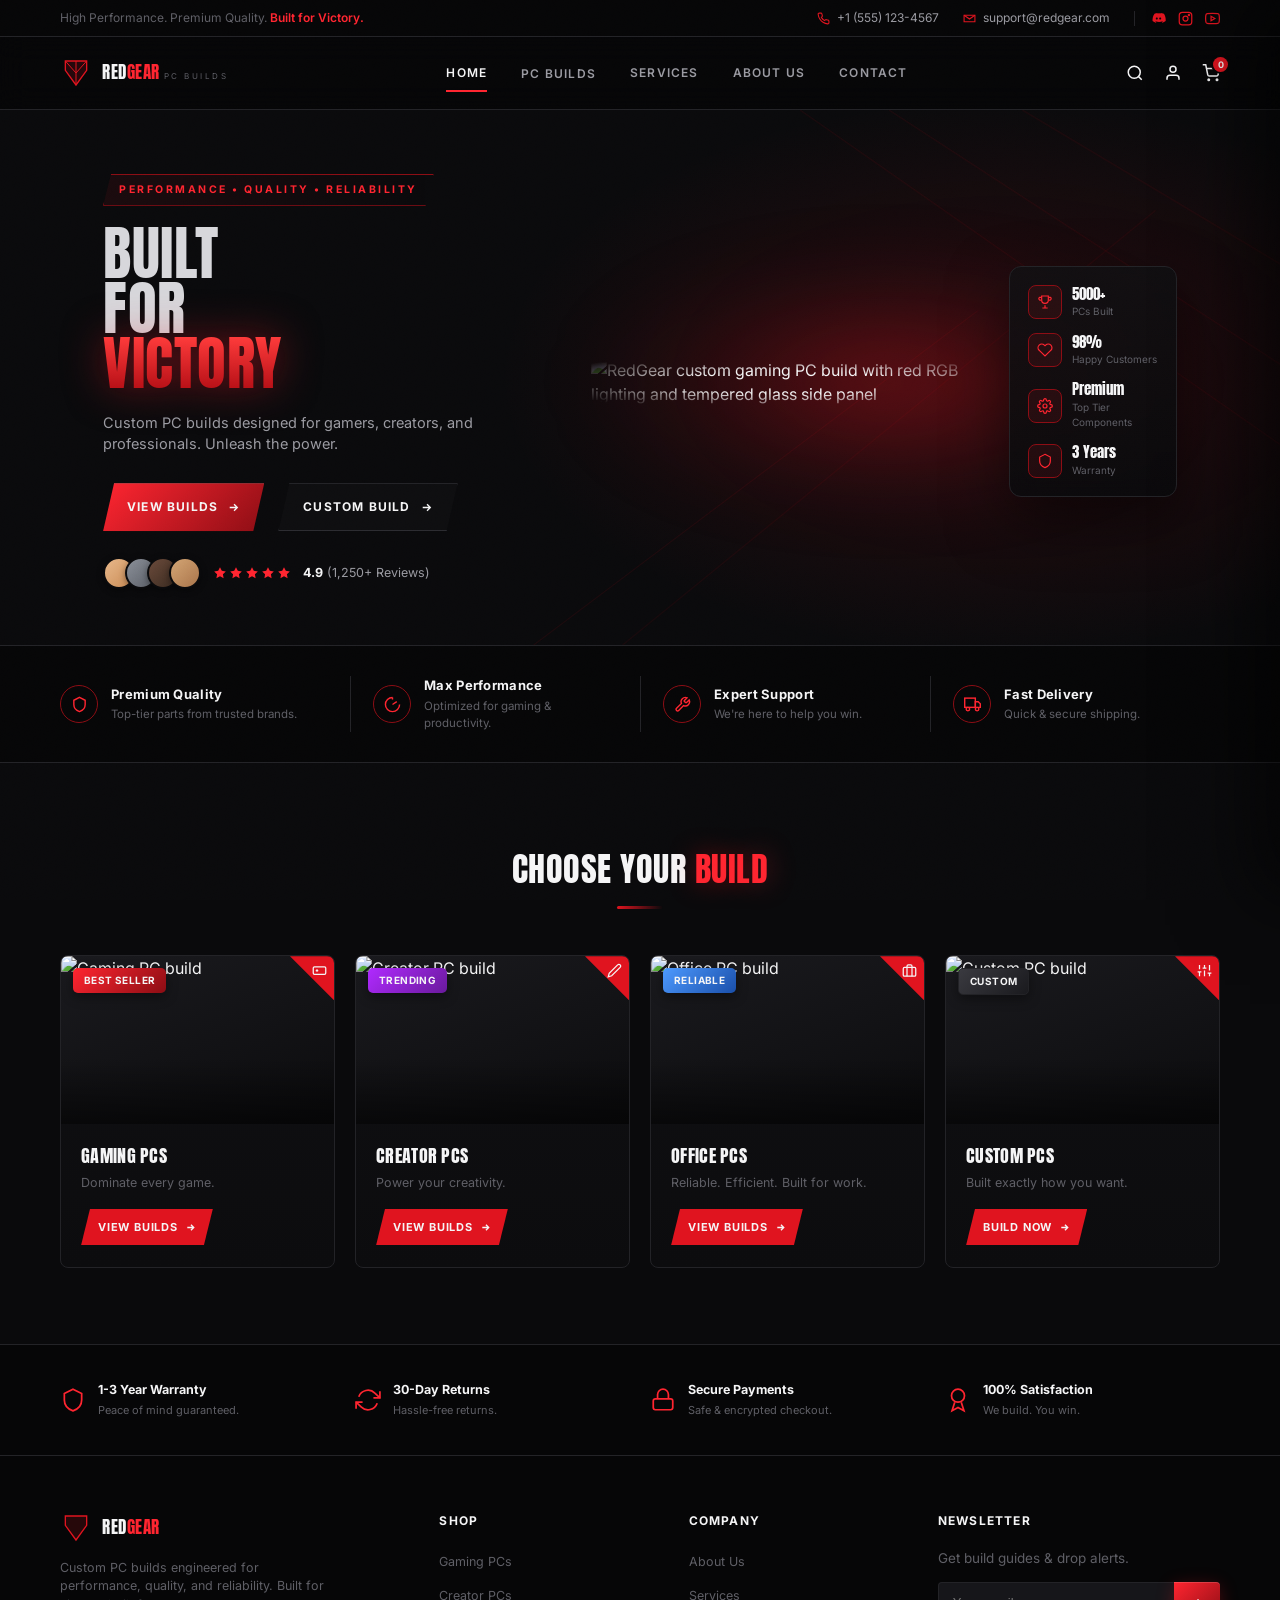
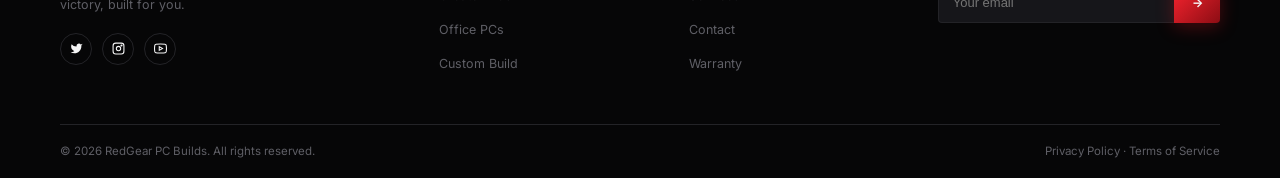
==== commit e89a19fd: "Update index.html" ====
--- a/index.html
+++ b/index.html
@@ -137,7 +137,7 @@
     </div>
 
     <div class="hero-visual">
-      <img src="images/hero-pc.jpg" alt="RedGear custom gaming PC build with red RGB lighting and tempered glass side panel" class="hero-photo">
+      <img src="images/pc-cutout.png" alt="RedGear custom gaming PC build with red RGB lighting and tempered glass side panel" class="hero-photo">
       <div class="hero-stats">
         <div class="hero-stat-row">
           <div class="hero-stat-icon"><svg viewBox="0 0 24 24" fill="none" stroke="currentColor" stroke-width="1.8"><path d="M8 21h8M12 17v4M17 3H7v6a5 5 0 0 0 10 0V3z"/><path d="M7 5H4a2 2 0 0 0 2 4M17 5h3a2 2 0 0 1-2 4"/></svg></div>
@@ -193,35 +193,7 @@
     <div class="build-grid">
 
       <div class="build-card reveal">
-        <div class="build-card-media">
-          <svg viewBox="0 0 400 260" preserveAspectRatio="xMidYMid slice">
-            <defs>
-              <linearGradient id="g1" x1="0" y1="0" x2="1" y2="1"><stop offset="0%" stop-color="#3a0509"/><stop offset="100%" stop-color="#0c0c0e"/></linearGradient>
-              <radialGradient id="fanGlowG" cx="50%" cy="50%" r="50%"><stop offset="0%" stop-color="#ff4545"/><stop offset="70%" stop-color="#8c0d14"/><stop offset="100%" stop-color="#1a0507"/></radialGradient>
-              <linearGradient id="rgbStripG" x1="0" y1="0" x2="0" y2="1"><stop offset="0%" stop-color="#ff2530"/><stop offset="50%" stop-color="#ff8a2b"/><stop offset="100%" stop-color="#ff2530"/></linearGradient>
-              <linearGradient id="sweepG" x1="0" y1="0" x2="1" y2="1"><stop offset="0%" stop-color="#fff" stop-opacity="0"/><stop offset="50%" stop-color="#fff" stop-opacity="0.14"/><stop offset="100%" stop-color="#fff" stop-opacity="0"/></linearGradient>
-              <clipPath id="clipG"><rect x="164" y="46" width="102" height="172" rx="4"/></clipPath>
-            </defs>
-            <rect width="400" height="260" fill="url(#g1)"/>
-            <ellipse class="ambient-breathe" cx="200" cy="150" rx="150" ry="90" fill="#e0141f" opacity="0.18"/>
-            <polygon points="122,35 278,35 292,29.4 136,29.4" fill="#2c2c31" stroke="#2a2a2e" stroke-width="0.8"/>
-            <polygon points="278,35 292,29.4 292,224.4 278,230" fill="#141417" stroke="#2a2a2e" stroke-width="0.8"/>
-            <rect x="122" y="35" width="156" height="195" rx="8" fill="#141417" stroke="#ff2530" stroke-width="1.4"/>
-            <rect x="122" y="35" width="30" height="195" rx="8" fill="#0d0d10" stroke="#ff2530" stroke-width="1"/>
-            <rect class="rgb-cycle" x="122" y="35" width="4" height="195" fill="url(#rgbStripG)"/>
-            <rect x="164" y="46" width="102" height="172" rx="4" fill="#08080a" stroke="#333" stroke-width="1"/>
-            <g clip-path="url(#clipG)"><rect class="glass-sweep" x="120" y="20" width="40" height="220" fill="url(#sweepG)" transform="skewX(-18)"/></g>
-            <circle class="pulse-glow" cx="137" cy="70" r="11" fill="url(#fanGlowG)"/><circle cx="137" cy="70" r="11" fill="none" stroke="#ff5b5b" stroke-width="1"/>
-            <circle class="pulse-glow" cx="137" cy="130" r="11" fill="url(#fanGlowG)"/><circle cx="137" cy="130" r="11" fill="none" stroke="#ff5b5b" stroke-width="1"/>
-            <circle class="pulse-glow" cx="137" cy="190" r="11" fill="url(#fanGlowG)"/><circle cx="137" cy="190" r="11" fill="none" stroke="#ff5b5b" stroke-width="1"/>
-            <rect x="178" y="140" width="78" height="26" rx="3" fill="#0a0a0c" stroke="#ff2530" stroke-width="1"/>
-            <circle class="pulse-glow" cx="196" cy="153" r="8" fill="url(#fanGlowG)"/>
-            <circle class="pulse-glow" cx="222" cy="153" r="8" fill="url(#fanGlowG)"/>
-            <rect x="220" y="95" width="7" height="30" fill="#ff2530" opacity="0.8"/>
-            <rect x="232" y="95" width="7" height="30" fill="#ff2530" opacity="0.6"/>
-            <path class="pulse-glow" d="M178 178 Q210 190 250 178" stroke="#ff2530" stroke-width="2" fill="none" opacity="0.6"/>
-          </svg>
-        </div>
+        <div class="build-card-media"><img src="images/pc-cutout.png" alt="Gaming PC build" class="card-photo "></div>
         <span class="card-badge badge-red">Best Seller</span>
         <div class="build-card-tag"><svg viewBox="0 0 24 24" fill="none" stroke="currentColor" stroke-width="2"><rect x="2" y="6" width="20" height="12" rx="2"/><path d="M6 12h4M8 10v4M15 11h.01M18 13h.01"/></svg></div>
         <div class="build-card-body">
@@ -234,35 +206,7 @@
       </div>
 
       <div class="build-card reveal reveal-delay-1">
-        <div class="build-card-media">
-          <svg viewBox="0 0 400 260" preserveAspectRatio="xMidYMid slice">
-            <defs>
-              <linearGradient id="g2" x1="0" y1="0" x2="1" y2="1"><stop offset="0%" stop-color="#0a1a3a"/><stop offset="100%" stop-color="#0c0c0e"/></linearGradient>
-              <radialGradient id="fanGlowB" cx="50%" cy="50%" r="50%"><stop offset="0%" stop-color="#4d9aff"/><stop offset="70%" stop-color="#0d3a8c"/><stop offset="100%" stop-color="#050a1a"/></radialGradient>
-              <linearGradient id="rgbStripB" x1="0" y1="0" x2="0" y2="1"><stop offset="0%" stop-color="#4d9aff"/><stop offset="50%" stop-color="#7a5bff"/><stop offset="100%" stop-color="#4d9aff"/></linearGradient>
-              <linearGradient id="sweepB" x1="0" y1="0" x2="1" y2="1"><stop offset="0%" stop-color="#fff" stop-opacity="0"/><stop offset="50%" stop-color="#fff" stop-opacity="0.14"/><stop offset="100%" stop-color="#fff" stop-opacity="0"/></linearGradient>
-              <clipPath id="clipB"><rect x="164" y="46" width="102" height="172" rx="4"/></clipPath>
-            </defs>
-            <rect width="400" height="260" fill="url(#g2)"/>
-            <ellipse class="ambient-breathe" cx="200" cy="150" rx="150" ry="90" fill="#2a5aff" opacity="0.16"/>
-            <polygon points="122,35 278,35 292,29.4 136,29.4" fill="#2c2c31" stroke="#2a2a2e" stroke-width="0.8"/>
-            <polygon points="278,35 292,29.4 292,224.4 278,230" fill="#141417" stroke="#2a2a2e" stroke-width="0.8"/>
-            <rect x="122" y="35" width="156" height="195" rx="8" fill="#141417" stroke="#2a5aff" stroke-width="1.4"/>
-            <rect x="122" y="35" width="30" height="195" rx="8" fill="#0d0d10" stroke="#2a5aff" stroke-width="1"/>
-            <rect class="rgb-cycle" x="122" y="35" width="4" height="195" fill="url(#rgbStripB)"/>
-            <rect x="164" y="46" width="102" height="172" rx="4" fill="#08080a" stroke="#333" stroke-width="1"/>
-            <g clip-path="url(#clipB)"><rect class="glass-sweep" x="120" y="20" width="40" height="220" fill="url(#sweepB)" transform="skewX(-18)"/></g>
-            <circle class="pulse-glow" cx="137" cy="80" r="11" fill="url(#fanGlowB)"/><circle cx="137" cy="80" r="11" fill="none" stroke="#4d9aff" stroke-width="1"/>
-            <circle class="pulse-glow" cx="137" cy="150" r="11" fill="url(#fanGlowB)"/><circle cx="137" cy="150" r="11" fill="none" stroke="#4d9aff" stroke-width="1"/>
-            <rect x="178" y="150" width="78" height="26" rx="3" fill="#0a0a0c" stroke="#2a5aff" stroke-width="1"/>
-            <circle class="pulse-glow" cx="196" cy="163" r="8" fill="url(#fanGlowB)"/>
-            <circle class="pulse-glow" cx="222" cy="163" r="8" fill="url(#fanGlowB)"/>
-            <rect x="178" y="60" width="78" height="14" rx="3" fill="#0a0a0c" stroke="#2a5aff" stroke-width="1"/>
-            <circle class="pulse-glow" cx="196" cy="67" r="5" fill="url(#fanGlowB)"/><circle class="pulse-glow" cx="215" cy="67" r="5" fill="url(#fanGlowB)"/><circle class="pulse-glow" cx="234" cy="67" r="5" fill="url(#fanGlowB)"/>
-            <rect x="220" y="105" width="7" height="30" fill="#2a5aff" opacity="0.8"/>
-            <rect x="232" y="105" width="7" height="30" fill="#2a5aff" opacity="0.6"/>
-          </svg>
-        </div>
+        <div class="build-card-media"><img src="images/pc-cutout.png" alt="Creator PC build" class="card-photo filter-creator"></div>
         <span class="card-badge badge-purple">Trending</span>
         <div class="build-card-tag"><svg viewBox="0 0 24 24" fill="none" stroke="currentColor" stroke-width="2"><path d="M17 3a2.83 2.83 0 1 1 4 4L7.5 20.5 2 22l1.5-5.5z"/></svg></div>
         <div class="build-card-body">
@@ -275,30 +219,7 @@
       </div>
 
       <div class="build-card reveal reveal-delay-2">
-        <div class="build-card-media">
-          <svg viewBox="0 0 400 260" preserveAspectRatio="xMidYMid slice">
-            <defs>
-              <linearGradient id="g3" x1="0" y1="0" x2="1" y2="1"><stop offset="0%" stop-color="#1c1c1e"/><stop offset="100%" stop-color="#0c0c0e"/></linearGradient>
-              <radialGradient id="fanGlowW" cx="50%" cy="50%" r="50%"><stop offset="0%" stop-color="#c8c8cc"/><stop offset="70%" stop-color="#4a4a4e"/><stop offset="100%" stop-color="#141416"/></radialGradient>
-              <linearGradient id="sweepW" x1="0" y1="0" x2="1" y2="1"><stop offset="0%" stop-color="#fff" stop-opacity="0"/><stop offset="50%" stop-color="#fff" stop-opacity="0.1"/><stop offset="100%" stop-color="#fff" stop-opacity="0"/></linearGradient>
-              <clipPath id="clipW"><rect x="168" y="65" width="90" height="135" rx="3"/></clipPath>
-            </defs>
-            <rect width="400" height="260" fill="url(#g3)"/>
-            <polygon points="130,55 270,55 282,50.4 142,50.4" fill="#2a2a2e" stroke="#3a3a3e" stroke-width="0.8"/>
-            <polygon points="270,55 282,50.4 282,205.4 270,210" fill="#131316" stroke="#3a3a3e" stroke-width="0.8"/>
-            <rect x="130" y="55" width="140" height="155" rx="6" fill="#131316" stroke="#4a4a4e" stroke-width="1.3"/>
-            <rect x="130" y="55" width="26" height="155" rx="6" fill="#0d0d10" stroke="#4a4a4e" stroke-width="1"/>
-            <rect x="168" y="65" width="90" height="135" rx="3" fill="#08080a" stroke="#2a2a2e" stroke-width="1"/>
-            <g clip-path="url(#clipW)"><rect class="glass-sweep" x="160" y="40" width="36" height="180" fill="url(#sweepW)" transform="skewX(-18)"/></g>
-            <circle class="pulse-glow" cx="143" cy="90" r="9" fill="url(#fanGlowW)"/><circle cx="143" cy="90" r="9" fill="none" stroke="#6a6a6e" stroke-width="1"/>
-            <circle class="pulse-glow" cx="143" cy="150" r="9" fill="url(#fanGlowW)"/><circle cx="143" cy="150" r="9" fill="none" stroke="#6a6a6e" stroke-width="1"/>
-            <rect x="180" y="145" width="66" height="20" rx="2" fill="#0a0a0c" stroke="#4a4a4e" stroke-width="1"/>
-            <rect x="180" y="80" width="66" height="12" rx="2" fill="#0a0a0c" stroke="#4a4a4e" stroke-width="1"/>
-            <rect x="196" y="105" width="6" height="26" fill="#6a6a6e" opacity="0.7"/>
-            <rect x="207" y="105" width="6" height="26" fill="#6a6a6e" opacity="0.5"/>
-            <rect x="150" y="215" width="100" height="6" rx="3" fill="#0a0a0c"/>
-          </svg>
-        </div>
+        <div class="build-card-media"><img src="images/pc-cutout.png" alt="Office PC build" class="card-photo filter-office"></div>
         <span class="card-badge badge-blue">Reliable</span>
         <div class="build-card-tag"><svg viewBox="0 0 24 24" fill="none" stroke="currentColor" stroke-width="2"><rect x="2" y="7" width="20" height="14" rx="2"/><path d="M16 21V5a2 2 0 0 0-2-2h-4a2 2 0 0 0-2 2v16"/></svg></div>
         <div class="build-card-body">
@@ -311,34 +232,7 @@
       </div>
 
       <div class="build-card reveal reveal-delay-3">
-        <div class="build-card-media">
-          <svg viewBox="0 0 400 260" preserveAspectRatio="xMidYMid slice">
-            <defs>
-              <linearGradient id="g4" x1="0" y1="0" x2="1" y2="1"><stop offset="0%" stop-color="#2a0538"/><stop offset="100%" stop-color="#0c0c0e"/></linearGradient>
-              <radialGradient id="fanGlowP" cx="50%" cy="50%" r="50%"><stop offset="0%" stop-color="#ff4545"/><stop offset="55%" stop-color="#b02aff"/><stop offset="100%" stop-color="#1a0522"/></radialGradient>
-              <linearGradient id="rgbStripP" x1="0" y1="0" x2="0" y2="1"><stop offset="0%" stop-color="#ff2530"/><stop offset="33%" stop-color="#b02aff"/><stop offset="66%" stop-color="#2a5aff"/><stop offset="100%" stop-color="#ff2530"/></linearGradient>
-              <linearGradient id="sweepP" x1="0" y1="0" x2="1" y2="1"><stop offset="0%" stop-color="#fff" stop-opacity="0"/><stop offset="50%" stop-color="#fff" stop-opacity="0.14"/><stop offset="100%" stop-color="#fff" stop-opacity="0"/></linearGradient>
-              <clipPath id="clipP"><rect x="164" y="46" width="102" height="172" rx="4"/></clipPath>
-            </defs>
-            <rect width="400" height="260" fill="url(#g4)"/>
-            <ellipse class="ambient-breathe" cx="200" cy="150" rx="150" ry="90" fill="#b02aff" opacity="0.15"/>
-            <polygon points="122,35 278,35 292,29.4 136,29.4" fill="#2c2c31" stroke="#2a2a2e" stroke-width="0.8"/>
-            <polygon points="278,35 292,29.4 292,224.4 278,230" fill="#141417" stroke="#2a2a2e" stroke-width="0.8"/>
-            <rect x="122" y="35" width="156" height="195" rx="8" fill="#141417" stroke="#ff2530" stroke-width="1.4"/>
-            <rect x="122" y="35" width="30" height="195" rx="8" fill="#0d0d10" stroke="#b02aff" stroke-width="1"/>
-            <rect class="rgb-cycle" x="122" y="35" width="4" height="195" fill="url(#rgbStripP)"/>
-            <rect x="164" y="46" width="102" height="172" rx="4" fill="#08080a" stroke="#333" stroke-width="1"/>
-            <g clip-path="url(#clipP)"><rect class="glass-sweep" x="120" y="20" width="40" height="220" fill="url(#sweepP)" transform="skewX(-18)"/></g>
-            <circle class="pulse-glow" cx="137" cy="90" r="11" fill="url(#fanGlowP)"/><circle cx="137" cy="90" r="11" fill="none" stroke="#e070ff" stroke-width="1"/>
-            <circle class="pulse-glow" cx="137" cy="170" r="11" fill="url(#fanGlowP)"/><circle cx="137" cy="170" r="11" fill="none" stroke="#e070ff" stroke-width="1"/>
-            <path class="pulse-glow" d="M180 65 L250 65 L250 130 L180 130 Z" fill="none" stroke="#e070ff" stroke-width="2" opacity="0.8"/>
-            <circle cx="180" cy="65" r="4" fill="#ff2530"/><circle cx="250" cy="130" r="4" fill="#ff2530"/>
-            <rect x="180" y="150" width="78" height="24" rx="3" fill="#0a0a0c" stroke="#b02aff" stroke-width="1"/>
-            <circle class="pulse-glow" cx="198" cy="162" r="7" fill="url(#fanGlowP)"/>
-            <circle class="pulse-glow" cx="222" cy="162" r="7" fill="url(#fanGlowP)"/>
-            <path class="pulse-glow" d="M164 195 Q 215 210 266 195" stroke="#e070ff" stroke-width="2" fill="none" opacity="0.5"/>
-          </svg>
-        </div>
+        <div class="build-card-media"><img src="images/pc-cutout.png" alt="Custom PC build" class="card-photo filter-custom"></div>
         <span class="card-badge badge-dark">Custom</span>
         <div class="build-card-tag"><svg viewBox="0 0 24 24" fill="none" stroke="currentColor" stroke-width="2"><path d="M4 21v-7M4 10V3M12 21v-9M12 8V3M20 21v-5M20 12V3M1 14h6M9 8h6M17 16h6"/></svg></div>
         <div class="build-card-body">
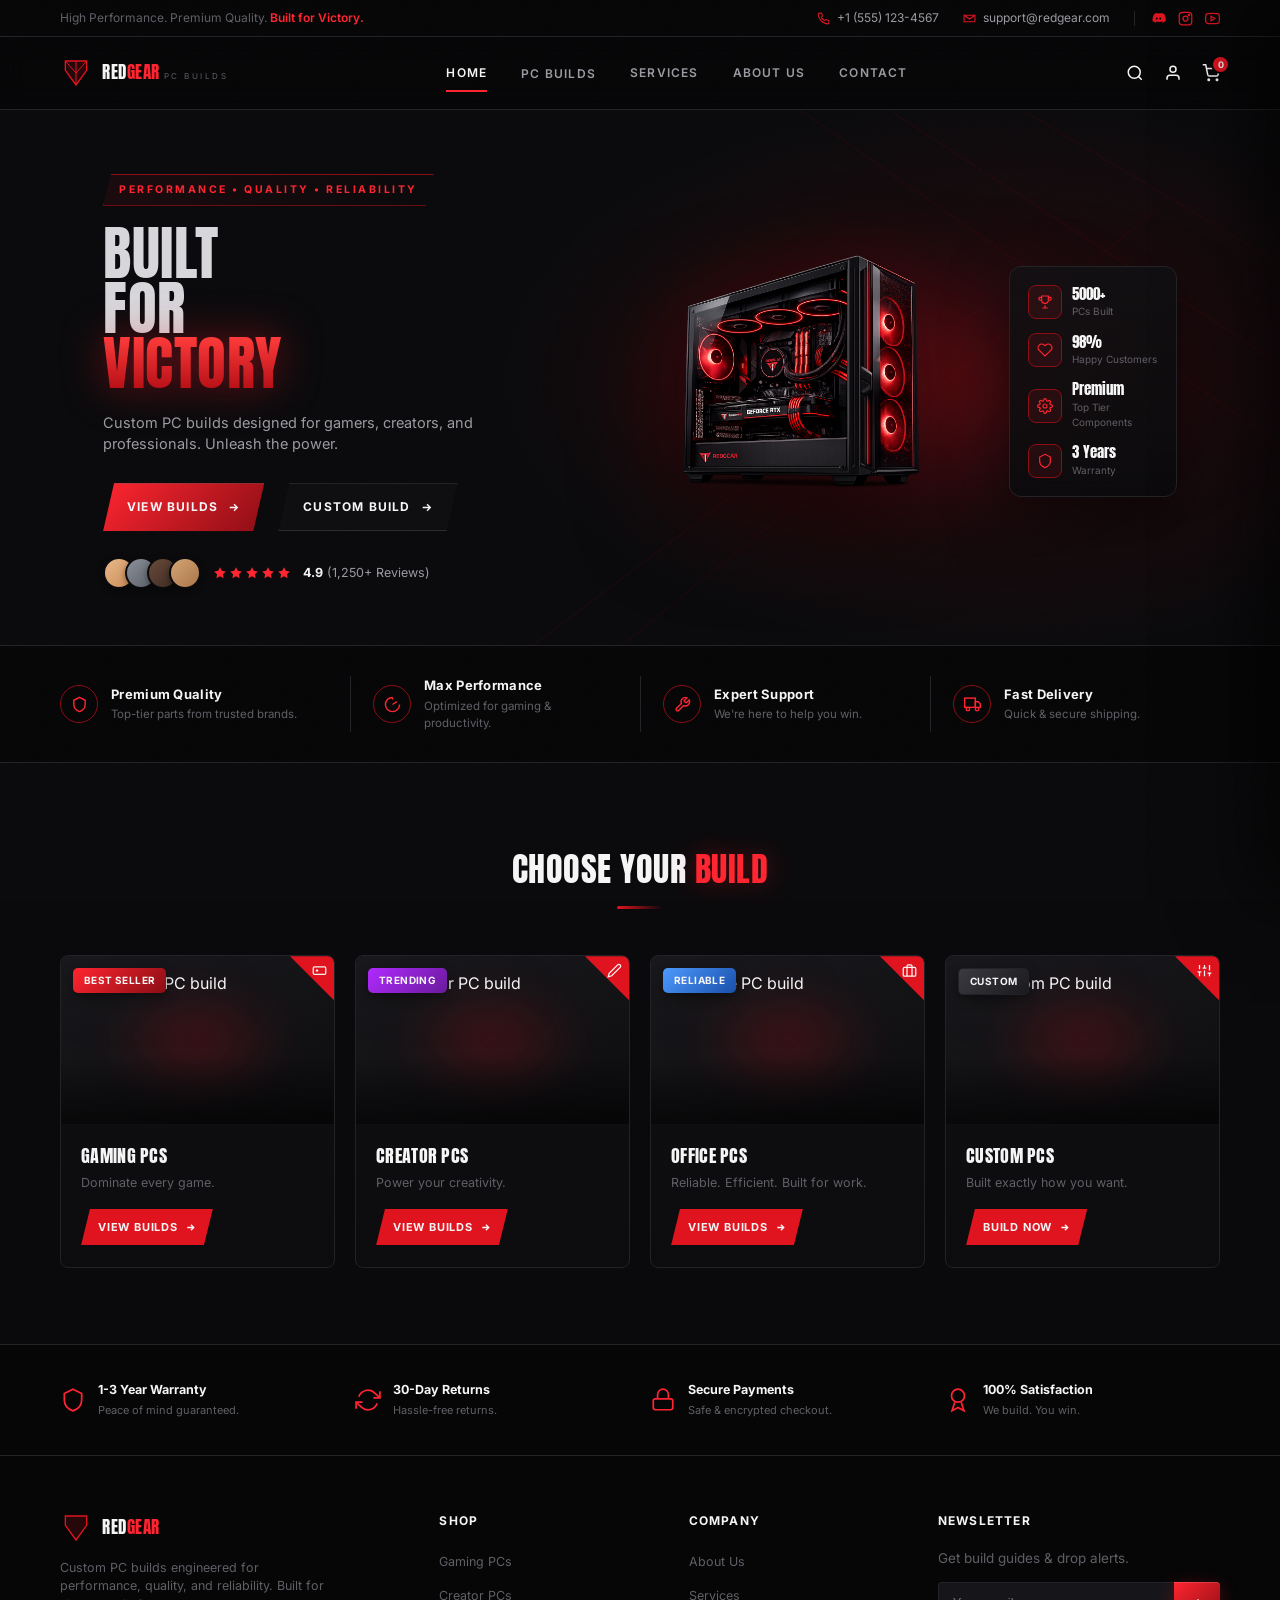
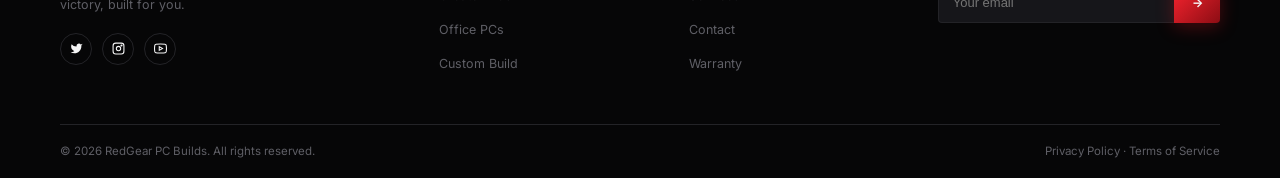
==== commit ce08dd7e: "Update index.html" ====
--- a/index.html
+++ b/index.html
@@ -193,7 +193,7 @@
     <div class="build-grid">
 
       <div class="build-card reveal">
-        <div class="build-card-media"><img src="images/pc-cutout.png" alt="Gaming PC build" class="card-photo "></div>
+        <div class="build-card-media"><img src="images/category-gaming.jpg" alt="Gaming PC build" class="card-photo" onerror="this.closest('.build-card-media').classList.add('img-fallback')"></div>
         <span class="card-badge badge-red">Best Seller</span>
         <div class="build-card-tag"><svg viewBox="0 0 24 24" fill="none" stroke="currentColor" stroke-width="2"><rect x="2" y="6" width="20" height="12" rx="2"/><path d="M6 12h4M8 10v4M15 11h.01M18 13h.01"/></svg></div>
         <div class="build-card-body">
@@ -206,7 +206,7 @@
       </div>
 
       <div class="build-card reveal reveal-delay-1">
-        <div class="build-card-media"><img src="images/pc-cutout.png" alt="Creator PC build" class="card-photo filter-creator"></div>
+        <div class="build-card-media"><img src="images/category-creator.jpg" alt="Creator PC build" class="card-photo" onerror="this.closest('.build-card-media').classList.add('img-fallback')"></div>
         <span class="card-badge badge-purple">Trending</span>
         <div class="build-card-tag"><svg viewBox="0 0 24 24" fill="none" stroke="currentColor" stroke-width="2"><path d="M17 3a2.83 2.83 0 1 1 4 4L7.5 20.5 2 22l1.5-5.5z"/></svg></div>
         <div class="build-card-body">
@@ -219,7 +219,7 @@
       </div>
 
       <div class="build-card reveal reveal-delay-2">
-        <div class="build-card-media"><img src="images/pc-cutout.png" alt="Office PC build" class="card-photo filter-office"></div>
+        <div class="build-card-media"><img src="images/category-office.jpg" alt="Office PC build" class="card-photo" onerror="this.closest('.build-card-media').classList.add('img-fallback')"></div>
         <span class="card-badge badge-blue">Reliable</span>
         <div class="build-card-tag"><svg viewBox="0 0 24 24" fill="none" stroke="currentColor" stroke-width="2"><rect x="2" y="7" width="20" height="14" rx="2"/><path d="M16 21V5a2 2 0 0 0-2-2h-4a2 2 0 0 0-2 2v16"/></svg></div>
         <div class="build-card-body">
@@ -232,7 +232,7 @@
       </div>
 
       <div class="build-card reveal reveal-delay-3">
-        <div class="build-card-media"><img src="images/pc-cutout.png" alt="Custom PC build" class="card-photo filter-custom"></div>
+        <div class="build-card-media"><img src="images/category-custom.jpg" alt="Custom PC build" class="card-photo" onerror="this.closest('.build-card-media').classList.add('img-fallback')"></div>
         <span class="card-badge badge-dark">Custom</span>
         <div class="build-card-tag"><svg viewBox="0 0 24 24" fill="none" stroke="currentColor" stroke-width="2"><path d="M4 21v-7M4 10V3M12 21v-9M12 8V3M20 21v-5M20 12V3M1 14h6M9 8h6M17 16h6"/></svg></div>
         <div class="build-card-body">
--- a/css/style.css
+++ b/css/style.css
@@ -420,8 +420,7 @@
   max-width: 400px;
   flex: 1.4;
   display: block;
-  -webkit-mask-image: radial-gradient(ellipse 68% 70% at center, black 35%, transparent 92%);
-  mask-image: radial-gradient(ellipse 68% 70% at center, black 35%, transparent 92%);
+  filter: drop-shadow(0 30px 50px rgba(0,0,0,0.6)) drop-shadow(0 0 40px rgba(224,20,31,0.15));
   animation: heroFloat 6s ease-in-out infinite;
 }
 @keyframes heroFloat {
@@ -570,7 +569,32 @@
   height: 168px;
   overflow: hidden;
   background: linear-gradient(160deg, #1a1a1e, #0c0c0e);
-}
+  display: flex;
+  align-items: center;
+  justify-content: center;
+}
+.build-card-media::before {
+  content: '';
+  position: absolute;
+  width: 70%; height: 70%;
+  top: 15%; left: 15%;
+  background: radial-gradient(ellipse, rgba(224,20,31,0.25), transparent 70%);
+  filter: blur(20px);
+  z-index: 0;
+}
+.card-photo {
+  position: relative;
+  z-index: 1;
+  width: 82%;
+  height: 82%;
+  object-fit: contain;
+  filter: drop-shadow(0 14px 20px rgba(0,0,0,0.5));
+  transition: transform 0.6s var(--ease);
+}
+.build-card:hover .card-photo { transform: scale(1.08); }
+.filter-creator { filter: drop-shadow(0 14px 20px rgba(0,0,0,0.5)) hue-rotate(190deg) saturate(1.3); }
+.filter-office { filter: drop-shadow(0 14px 20px rgba(0,0,0,0.5)) saturate(0.15) brightness(1.05); }
+.filter-custom { filter: drop-shadow(0 14px 20px rgba(0,0,0,0.5)) hue-rotate(265deg) saturate(1.4); }
 .build-card-media svg { width: 100%; height: 100%; transition: transform 0.6s var(--ease); }
 .build-card:hover .build-card-media svg { transform: scale(1.08); }
 .build-card-media::after {
@@ -670,6 +694,9 @@
   position: relative;
   overflow: hidden;
 }
+@media (max-width: 900px) {
+  .page-hero { padding: 110px 0 40px; }
+}
 .page-hero h1 {
   font-family: var(--font-display);
   font-weight: 400;
@@ -895,6 +922,18 @@
   pointer-events: none;
 }
 .preview-mount svg { width: 100%; max-height: 270px; position: relative; z-index: 1; filter: drop-shadow(0 14px 22px rgba(0,0,0,0.5)); }
+
+.photo-reveal-wrap { position: relative; width: 100%; max-width: 300px; margin: 0 auto; }
+.photo-base, .photo-color {
+  width: 100%;
+  display: block;
+  filter: drop-shadow(0 14px 22px rgba(0,0,0,0.55));
+}
+.photo-color {
+  position: absolute;
+  top: 0; left: 0;
+  transition: clip-path 0.6s var(--ease-soft);
+}
 
 .preview-placeholder { text-align: center; color: var(--grey-dim); padding: 30px 10px; }
 .preview-placeholder svg { width: 36px; height: 36px; margin: 0 auto 12px; opacity: 0.4; }
@@ -1193,13 +1232,15 @@
   to { opacity: 1; transform: translateX(0); }
 }
 .cart-item-icon {
-  width: 46px; height: 46px;
+  width: 54px; height: 54px;
   border-radius: 8px;
-  background: radial-gradient(circle at 35% 30%, rgba(255,90,90,0.25), rgba(224,20,31,0.08) 70%);
+  background: radial-gradient(circle at 35% 30%, rgba(255,90,90,0.18), rgba(10,10,12,0.6) 70%);
   border: 1px solid var(--red-dark);
   display: flex; align-items: center; justify-content: center;
   color: var(--red-bright);
   flex-shrink: 0;
+  overflow: hidden;
+  padding: 4px;
 }
 .cart-item-icon svg { width: 20px; height: 20px; }
 .cart-item-info { flex: 1; min-width: 0; }
@@ -1395,7 +1436,41 @@
 .account-panel-body input:focus { outline: none; border-color: var(--red-bright); }
 .account-divider { display: flex; align-items: center; gap: 12px; color: var(--grey-dim); font-size: 11px; text-transform: uppercase; letter-spacing: 1px; }
 .account-divider::before, .account-divider::after { content: ''; flex: 1; height: 1px; background: var(--border); }
-.account-footnote { text-align: center; font-size: 12.5px; color: var(--grey-dim); margin-top: 4px; }
+.account-footnote { text-align: center; font-size: 12.5px; color: var(--grey-dim); margin-top: 4px; line-height: 1.6; }
+
+.google-btn-mount { display: flex; justify-content: center; min-height: 44px; }
+.google-btn-mount iframe { border-radius: 20px !important; }
+
+.account-gate-msg {
+  font-size: 12.5px;
+  color: var(--red-bright);
+  background: rgba(224,20,31,0.08);
+  border: 1px solid rgba(224,20,31,0.25);
+  border-radius: 8px;
+  padding: 10px 14px;
+  text-align: center;
+  line-height: 1.5;
+}
+
+.account-profile {
+  display: flex;
+  align-items: center;
+  gap: 14px;
+  padding: 14px;
+  background: var(--panel-light);
+  border: 1px solid var(--border);
+  border-radius: 10px;
+  margin-bottom: 6px;
+}
+.account-profile img {
+  width: 48px; height: 48px;
+  border-radius: 50%;
+  border: 2px solid var(--red-dark);
+  object-fit: cover;
+  flex-shrink: 0;
+}
+.account-profile-name { font-size: 14px; font-weight: 700; color: var(--white); }
+.account-profile-email { font-size: 12px; color: var(--grey-dim); margin-top: 2px; }
 .account-footnote a { color: var(--red-bright); font-weight: 600; }
 
 /* ==========================================================================
@@ -1446,3 +1521,69 @@
   transition: left 0.6s var(--ease);
 }
 .btn:hover::before { left: 130%; }
+
+/* ==========================================================================
+   Mobile refinement pass
+   ========================================================================== */
+
+@media (max-width: 900px) {
+  /* Builder: tighten spacing, keep prices from crowding the edge */
+  .builder-wrap { padding: 30px 0 60px; gap: 20px; }
+  .part-card-head { padding: 14px 16px; }
+  .part-card-title { font-size: 12.5px; }
+  .part-card-selected { font-size: 10.5px; }
+  .option-list { padding: 12px 14px 16px; gap: 8px; }
+  .option { padding: 10px 12px; gap: 10px; flex-wrap: wrap; }
+  .option-name { font-size: 12.5px; }
+  .option-desc { white-space: normal; }
+  .option-price { font-size: 12px; }
+  .option-icon { width: 34px; height: 34px; }
+  .preview-card { padding: 14px; }
+  .summary-card { padding: 20px; }
+
+  /* Cart drawer: full width on small phones */
+  .cart-drawer { width: 100vw; max-width: 100vw; }
+  .account-panel { width: 92vw; }
+
+  /* Search overlay: smaller type so it doesn't overflow */
+  .search-box input { font-size: 16px; } .search-box svg { width: 20px; height: 20px; } .search-overlay-inner { padding: 0 18px; }
+  .search-suggest { gap: 8px; }
+
+  /* Nav icons: a little breathing room */
+  .nav-icons { gap: 16px; }
+  .navbar .container { height: 64px; }
+  .logo-mark { width: 28px; height: 28px; }
+  .logo-text { font-size: 15px; }
+
+  /* Feature strip: stack cleanly */
+  .feature-strip .container { padding: 26px 20px; }
+
+  /* Content sections: reduce vertical rhythm */
+  .content-section { padding: 46px 0; }
+  .builds-section { padding: 54px 0 50px; }
+  .two-col { gap: 34px; }
+
+  /* Footer: single column, tighter */
+  .footer { padding: 44px 0 0; }
+  .footer-grid { grid-template-columns: 1fr; gap: 34px; padding-bottom: 34px; }
+
+  .contact-form { gap: 14px; }
+  .hero-eyebrow { font-size: 9.5px; }
+}
+
+@media (max-width: 480px) {
+  .container { padding: 0 16px; }
+  .hero-title { font-size: clamp(34px, 11vw, 48px); }
+  .section-title { font-size: 22px; }
+  .btn { padding: 12px 18px; font-size: 11px; }
+  .build-grid { gap: 14px; }
+  .stats-grid, .trust-grid { grid-template-columns: 1fr 1fr; }
+  .process-steps { grid-template-columns: 1fr; gap: 26px; }
+  .grid-3 { gap: 14px; }
+  .cart-drawer-head, .cart-drawer-body, .cart-drawer-foot { padding-left: 18px; padding-right: 18px; }
+  .hero-reviews { gap: 8px; }
+  .topbar-right { gap: 14px; }
+}
+
+.builder-section { padding-top: 60px; }
+@media (max-width: 900px) { .builder-section { padding-top: 30px; } }
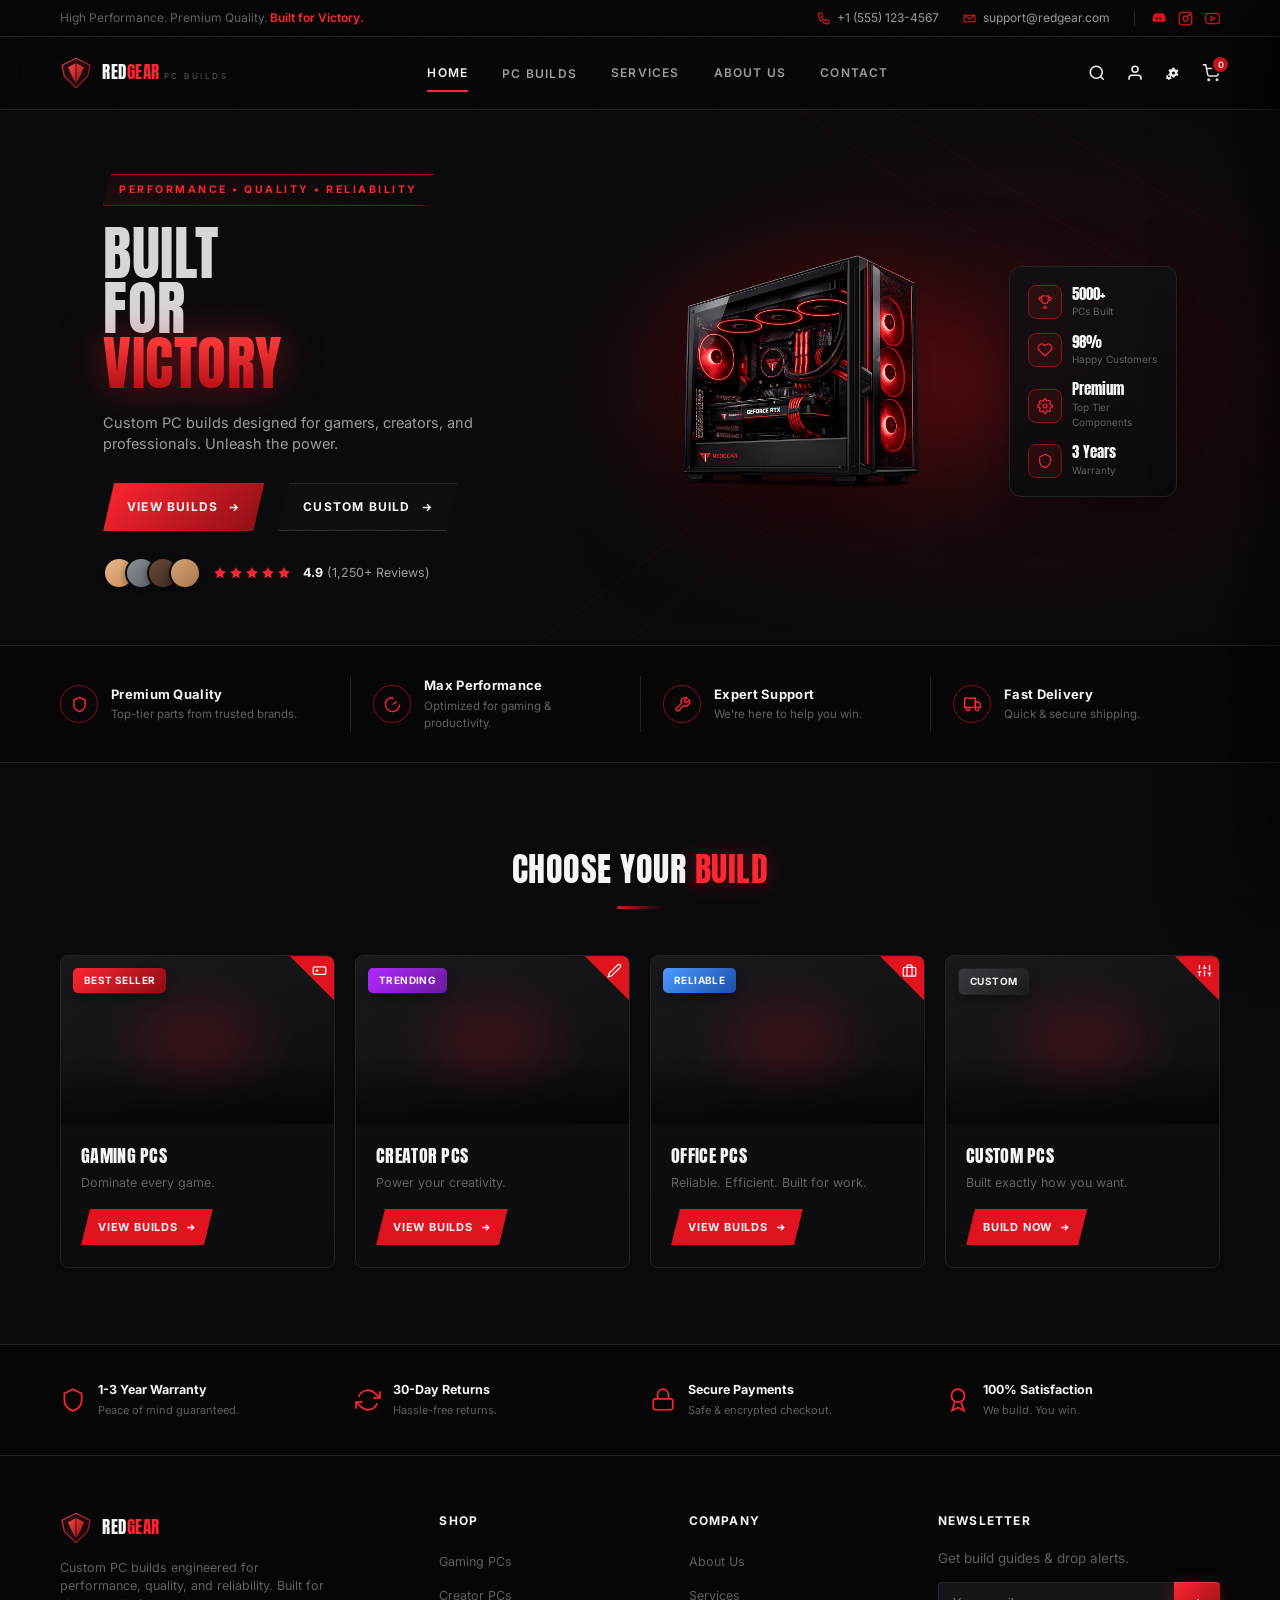
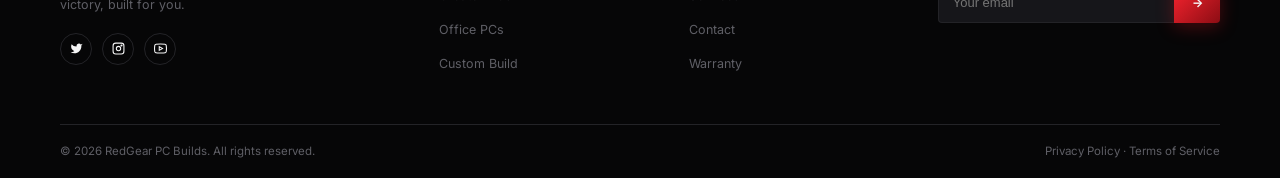
==== commit 23512670: "Update index.html" ====
--- a/index.html
+++ b/index.html
@@ -5,8 +5,16 @@
 <meta name="viewport" content="width=device-width, initial-scale=1.0">
 <title>RedGear PC Builds — Built For Victory</title>
 <meta name="description" content="Custom PC builds designed for gamers, creators, and professionals. Premium quality, max performance, expert support.">
+<link rel="icon" type="image/svg+xml" href="favicon.svg">
 <link rel="preconnect" href="https://fonts.googleapis.com">
 <link href="https://fonts.googleapis.com/css2?family=Anton&family=Inter:wght@400;500;600;700;800&display=swap" rel="stylesheet">
+<meta property="og:title" content="RedGear PC Builds — Built For Victory">
+<meta property="og:description" content="Custom PC builds designed for gamers, creators, and professionals. Premium quality, max performance, expert support.">
+<meta property="og:type" content="website">
+<meta property="og:image" content="images/pc-cutout.png">
+<meta name="twitter:card" content="summary_large_image">
+<meta name="twitter:title" content="RedGear PC Builds — Built For Victory">
+<meta name="twitter:description" content="Custom PC builds designed for gamers, creators, and professionals. Premium quality, max performance, expert support.">
 <link rel="stylesheet" href="css/style.css">
 </head>
 <body>
@@ -38,9 +46,11 @@
   <div class="container">
     <a href="index.html" class="logo">
       <svg class="logo-mark" viewBox="0 0 48 48" fill="none">
-        <path d="M8 6 L40 6 L40 20 L24 42 L8 20 Z" fill="currentColor" opacity="0.15"/>
-        <path d="M8 6 L40 6 L40 20 L24 42 L8 20 Z" stroke="currentColor" stroke-width="2" fill="none"/>
-        <path d="M24 6 L24 42 M8 6 L24 24 L40 6" stroke="currentColor" stroke-width="1.5"/>
+        <defs><linearGradient id="lgGrad" x1="0" y1="0" x2="1" y2="1"><stop offset="0%" stop-color="#ff4545"/><stop offset="100%" stop-color="#8c0d14"/></linearGradient></defs>
+        <path d="M24 2 L45 12.5 L41.5 29 L24 46 L6.5 29 L3 12.5 Z" fill="url(#lgGrad)" opacity="0.14"/>
+        <path d="M24 2 L45 12.5 L41.5 29 L24 46 L6.5 29 L3 12.5 Z" stroke="url(#lgGrad)" stroke-width="1.6"/>
+        <path d="M24 9 L36 15.5 L31 27 L24 40 L17 27 L12 15.5 Z" fill="url(#lgGrad)"/>
+        <path d="M24 9 L24 40" stroke="#0a0a0c" stroke-width="1.1"/>
       </svg>
       <span>
         <span class="logo-text">RED<span class="accent">GEAR</span></span>
@@ -49,11 +59,11 @@
     </a>
 
     <nav class="nav-links">
-      <a href="index.html" class="active">Home</a>
-      <a href="builds.html">PC Builds</a>
-      <a href="services.html">Services</a>
-      <a href="about.html">About Us</a>
-      <a href="contact.html">Contact</a>
+      <a href="index.html" class="active" data-i18n="home">Home</a>
+      <a href="builds.html" data-i18n="builds">PC Builds</a>
+      <a href="services.html" data-i18n="services">Services</a>
+      <a href="about.html" data-i18n="about">About Us</a>
+      <a href="contact.html" data-i18n="contact">Contact</a>
     </nav>
 
     <div class="nav-icons">
@@ -78,11 +88,11 @@
   <button class="mobile-nav-close" id="mobileNavClose">
     <svg viewBox="0 0 24 24" fill="none" stroke="currentColor" stroke-width="2"><path d="M18 6L6 18M6 6l12 12"/></svg>
   </button>
-  <a href="index.html">Home</a>
-  <a href="builds.html">PC Builds</a>
-  <a href="services.html">Services</a>
-  <a href="about.html">About Us</a>
-  <a href="contact.html">Contact</a>
+  <a href="index.html" data-i18n="home">Home</a>
+  <a href="builds.html" data-i18n="builds">PC Builds</a>
+  <a href="services.html" data-i18n="services">Services</a>
+  <a href="about.html" data-i18n="about">About Us</a>
+  <a href="contact.html" data-i18n="contact">Contact</a>
 </div>
 
 <!-- ============ HERO ============ -->
@@ -111,10 +121,10 @@
       </h1>
       <p class="hero-desc">Custom PC builds designed for gamers, creators, and professionals. Unleash the power.</p>
       <div class="hero-actions">
-        <a href="builds.html" class="btn btn-primary">View Builds
+        <a href="builds.html" class="btn btn-primary"><span data-i18n="viewBuilds">View Builds</span>
           <svg viewBox="0 0 24 24" fill="none" stroke="currentColor" stroke-width="2.5"><path d="M5 12h14M13 6l6 6-6 6"/></svg>
         </a>
-        <a href="builder.html" class="btn btn-outline">Custom Build
+        <a href="builder.html" class="btn btn-outline"><span data-i18n="customBuild">Custom Build</span>
           <svg viewBox="0 0 24 24" fill="none" stroke="currentColor" stroke-width="2.5"><path d="M5 12h14M13 6l6 6-6 6"/></svg>
         </a>
       </div>
@@ -199,7 +209,7 @@
         <div class="build-card-body">
           <h3>Gaming PCs</h3>
           <p>Dominate every game.</p>
-          <a href="builds.html?cat=gaming" class="build-card-btn">View Builds
+          <a href="builds.html?cat=gaming" class="build-card-btn"><span data-i18n="viewBuilds">View Builds</span>
             <svg viewBox="0 0 24 24" fill="none" stroke="currentColor" stroke-width="3"><path d="M5 12h14M13 6l6 6-6 6"/></svg>
           </a>
         </div>
@@ -212,7 +222,7 @@
         <div class="build-card-body">
           <h3>Creator PCs</h3>
           <p>Power your creativity.</p>
-          <a href="builds.html?cat=creator" class="build-card-btn">View Builds
+          <a href="builds.html?cat=creator" class="build-card-btn"><span data-i18n="viewBuilds">View Builds</span>
             <svg viewBox="0 0 24 24" fill="none" stroke="currentColor" stroke-width="3"><path d="M5 12h14M13 6l6 6-6 6"/></svg>
           </a>
         </div>
@@ -225,7 +235,7 @@
         <div class="build-card-body">
           <h3>Office PCs</h3>
           <p>Reliable. Efficient. Built for work.</p>
-          <a href="builds.html?cat=office" class="build-card-btn">View Builds
+          <a href="builds.html?cat=office" class="build-card-btn"><span data-i18n="viewBuilds">View Builds</span>
             <svg viewBox="0 0 24 24" fill="none" stroke="currentColor" stroke-width="3"><path d="M5 12h14M13 6l6 6-6 6"/></svg>
           </a>
         </div>
@@ -238,7 +248,7 @@
         <div class="build-card-body">
           <h3>Custom PCs</h3>
           <p>Built exactly how you want.</p>
-          <a href="builder.html" class="build-card-btn">Build Now
+          <a href="builder.html" class="build-card-btn"><span data-i18n="buildNow">Build Now</span>
             <svg viewBox="0 0 24 24" fill="none" stroke="currentColor" stroke-width="3"><path d="M5 12h14M13 6l6 6-6 6"/></svg>
           </a>
         </div>
@@ -279,9 +289,12 @@
       <div class="footer-brand">
         <a href="index.html" class="logo">
           <svg class="logo-mark" viewBox="0 0 48 48" fill="none">
-            <path d="M8 6 L40 6 L40 20 L24 42 L8 20 Z" fill="currentColor" opacity="0.15"/>
-            <path d="M8 6 L40 6 L40 20 L24 42 L8 20 Z" stroke="currentColor" stroke-width="2" fill="none"/>
-          </svg>
+        <defs><linearGradient id="lgGrad" x1="0" y1="0" x2="1" y2="1"><stop offset="0%" stop-color="#ff4545"/><stop offset="100%" stop-color="#8c0d14"/></linearGradient></defs>
+        <path d="M24 2 L45 12.5 L41.5 29 L24 46 L6.5 29 L3 12.5 Z" fill="url(#lgGrad)" opacity="0.14"/>
+        <path d="M24 2 L45 12.5 L41.5 29 L24 46 L6.5 29 L3 12.5 Z" stroke="url(#lgGrad)" stroke-width="1.6"/>
+        <path d="M24 9 L36 15.5 L31 27 L24 40 L17 27 L12 15.5 Z" fill="url(#lgGrad)"/>
+        <path d="M24 9 L24 40" stroke="#0a0a0c" stroke-width="1.1"/>
+      </svg>
           <span><span class="logo-text">RED<span class="accent">GEAR</span></span></span>
         </a>
         <p>Custom PC builds engineered for performance, quality, and reliability. Built for victory, built for you.</p>
@@ -292,7 +305,7 @@
         </div>
       </div>
       <div class="footer-col">
-        <h5>Shop</h5>
+        <h5 data-i18n="shop">Shop</h5>
         <ul>
           <li><a href="builds.html?cat=gaming">Gaming PCs</a></li>
           <li><a href="builds.html?cat=creator">Creator PCs</a></li>
@@ -301,16 +314,16 @@
         </ul>
       </div>
       <div class="footer-col">
-        <h5>Company</h5>
+        <h5 data-i18n="company">Company</h5>
         <ul>
-          <li><a href="about.html">About Us</a></li>
-          <li><a href="services.html">Services</a></li>
-          <li><a href="contact.html">Contact</a></li>
+          <li><a href="about.html" data-i18n="about">About Us</a></li>
+          <li><a href="services.html" data-i18n="services">Services</a></li>
+          <li><a href="contact.html" data-i18n="contact">Contact</a></li>
           <li><a href="#">Warranty</a></li>
         </ul>
       </div>
       <div class="footer-col">
-        <h5>Newsletter</h5>
+        <h5 data-i18n="newsletter">Newsletter</h5>
         <p style="color:var(--grey-dim);font-size:13.5px;margin-bottom:14px;">Get build guides & drop alerts.</p>
         <div style="display:flex;gap:0;">
           <input type="email" placeholder="Your email" style="background:var(--panel-light);border:1px solid var(--border);border-right:none;padding:12px 14px;color:var(--white);font-size:13px;width:100%;border-radius:4px 0 0 4px;">
--- a/css/style.css
+++ b/css/style.css
@@ -591,6 +591,8 @@
   filter: drop-shadow(0 14px 20px rgba(0,0,0,0.5));
   transition: transform 0.6s var(--ease);
 }
+.img-fallback .card-photo { display: none; }
+
 .build-card:hover .card-photo { transform: scale(1.08); }
 .filter-creator { filter: drop-shadow(0 14px 20px rgba(0,0,0,0.5)) hue-rotate(190deg) saturate(1.3); }
 .filter-office { filter: drop-shadow(0 14px 20px rgba(0,0,0,0.5)) saturate(0.15) brightness(1.05); }
@@ -1587,3 +1589,173 @@
 
 .builder-section { padding-top: 60px; }
 @media (max-width: 900px) { .builder-section { padding-top: 30px; } }
+
+/* ==========================================================================
+   Star Ratings & Reviews
+   ========================================================================== */
+
+.star-row { display: inline-flex; gap: 2px; }
+.star-wrap { position: relative; display: inline-block; }
+.star-bg { color: #333338; display: block; }
+.star-fill { position: absolute; top: 0; left: 0; overflow: hidden; display: block; }
+.star-fill svg { color: #ffb020; display: block; }
+
+.rating-line { display: flex; align-items: center; gap: 7px; margin: 4px 0 10px; }
+.rating-count { font-size: 11.5px; color: var(--grey-dim); }
+.write-review-link {
+  font-size: 11px;
+  color: var(--red-bright);
+  font-weight: 600;
+  margin-left: auto;
+  transition: color 0.2s;
+}
+.write-review-link:hover { color: var(--white); }
+
+.star-picker { display: flex; gap: 8px; justify-content: center; margin: 6px 0 16px; }
+.star-pick-btn { width: 32px; height: 32px; color: #333338; transition: color 0.2s, transform 0.2s; }
+.star-pick-btn svg { width: 100%; height: 100%; }
+.star-pick-btn:hover { transform: scale(1.15); }
+.star-pick-btn.active { color: #ffb020; }
+.review-target-name { text-align: center; font-size: 13px; color: var(--grey); margin-bottom: 4px; }
+
+#reviewPanel textarea {
+  width: 100%;
+  background: var(--panel-light);
+  border: 1px solid var(--border);
+  border-radius: 8px;
+  padding: 12px 14px;
+  color: var(--white);
+  font-family: var(--font-body);
+  font-size: 13px;
+  resize: vertical;
+  margin-bottom: 14px;
+  transition: border-color 0.25s, box-shadow 0.25s;
+}
+#reviewPanel textarea:focus { outline: none; border-color: var(--red-bright); box-shadow: 0 0 0 3px rgba(224,20,31,0.12); }
+
+.my-review-item {
+  padding: 14px;
+  background: var(--panel-light);
+  border: 1px solid var(--border);
+  border-radius: 8px;
+  margin-bottom: 10px;
+}
+.my-review-head { display: flex; justify-content: space-between; align-items: center; margin-bottom: 6px; }
+.my-review-build { font-size: 12.5px; font-weight: 700; }
+.my-review-date { font-size: 10.5px; color: var(--grey-dim); }
+.my-review-comment { font-size: 12px; color: var(--grey); line-height: 1.5; margin-top: 6px; }
+.my-review-remove { font-size: 10.5px; color: var(--grey-dim); margin-top: 8px; transition: color 0.2s; }
+.my-review-remove:hover { color: var(--red-bright); }
+
+.profile-field-label {
+  display: block;
+  font-size: 11px;
+  letter-spacing: 0.6px;
+  text-transform: uppercase;
+  color: var(--grey-dim);
+  margin-bottom: 14px;
+}
+.profile-field-label input {
+  width: 100%;
+  margin-top: 7px;
+  background: var(--panel-light);
+  border: 1px solid var(--border);
+  border-radius: 6px;
+  padding: 10px 12px;
+  color: var(--white);
+  font-family: var(--font-body);
+  font-size: 13px;
+  text-transform: none;
+  letter-spacing: normal;
+  transition: border-color 0.25s, box-shadow 0.25s;
+}
+.profile-field-label input:focus { outline: none; border-color: var(--red-bright); box-shadow: 0 0 0 3px rgba(224,20,31,0.12); }
+#myReviewsList { max-height: 240px; overflow-y: auto; margin-bottom: 4px; }
+
+/* ==========================================================================
+   Settings: two spinning gears icon + panel controls
+   ========================================================================== */
+
+.settings-gear-btn {
+  width: 20px; height: 20px;
+  color: var(--white);
+  position: relative;
+  transition: color 0.25s;
+}
+.settings-gear-btn:hover { color: var(--red-bright); }
+.settings-gear-btn svg { width: 100%; height: 100%; overflow: visible; }
+
+.gear { transform-origin: center; transition: opacity 0.2s; }
+.gear-back {
+  transform-origin: 21px 20px;
+  animation: gearSpinCW 9s linear infinite;
+}
+.gear-small {
+  transform-origin: 10.75px 27.2px;
+  animation: gearSpinCCW 6s linear infinite;
+}
+.gear-front { display: none; }
+
+.settings-gear-btn:hover .gear-back { animation-duration: 2.2s; }
+.settings-gear-btn:hover .gear-small { animation-duration: 1.5s; }
+
+@keyframes gearSpinCW { to { transform: rotate(360deg); } }
+@keyframes gearSpinCCW { to { transform: rotate(-360deg); } }
+
+body.anims-off .pulse-glow,
+body.anims-off .rgb-cycle,
+body.anims-off .glass-sweep,
+body.anims-off .ambient-breathe,
+body.anims-off .fan-spin,
+body.anims-off .gear-back,
+body.anims-off .gear-small {
+  animation: none !important;
+}
+
+.profile-field-label select {
+  width: 100%;
+  margin-top: 7px;
+  background: var(--panel-light);
+  border: 1px solid var(--border);
+  border-radius: 6px;
+  padding: 10px 12px;
+  color: var(--white);
+  font-family: var(--font-body);
+  font-size: 13px;
+  text-transform: none;
+  letter-spacing: normal;
+  cursor: pointer;
+  transition: border-color 0.25s;
+}
+.profile-field-label select:focus { outline: none; border-color: var(--red-bright); }
+
+.settings-toggle-row {
+  display: flex;
+  align-items: center;
+  justify-content: space-between;
+  gap: 14px;
+  padding: 12px 0;
+  border-bottom: 1px solid var(--border);
+}
+.settings-toggle-label { font-size: 13px; font-weight: 600; }
+.settings-toggle-sub { font-size: 11px; color: var(--grey-dim); margin-top: 2px; }
+
+.toggle-switch {
+  width: 40px; height: 22px;
+  border-radius: 20px;
+  background: var(--panel-light);
+  border: 1px solid var(--border);
+  position: relative;
+  flex-shrink: 0;
+  transition: background 0.25s, border-color 0.25s;
+}
+.toggle-knob {
+  position: absolute;
+  top: 2px; left: 2px;
+  width: 16px; height: 16px;
+  border-radius: 50%;
+  background: var(--grey);
+  transition: transform 0.25s var(--ease), background 0.25s;
+}
+.toggle-switch.active { background: rgba(224,20,31,0.25); border-color: var(--red-bright); }
+.toggle-switch.active .toggle-knob { transform: translateX(18px); background: var(--red-bright); }
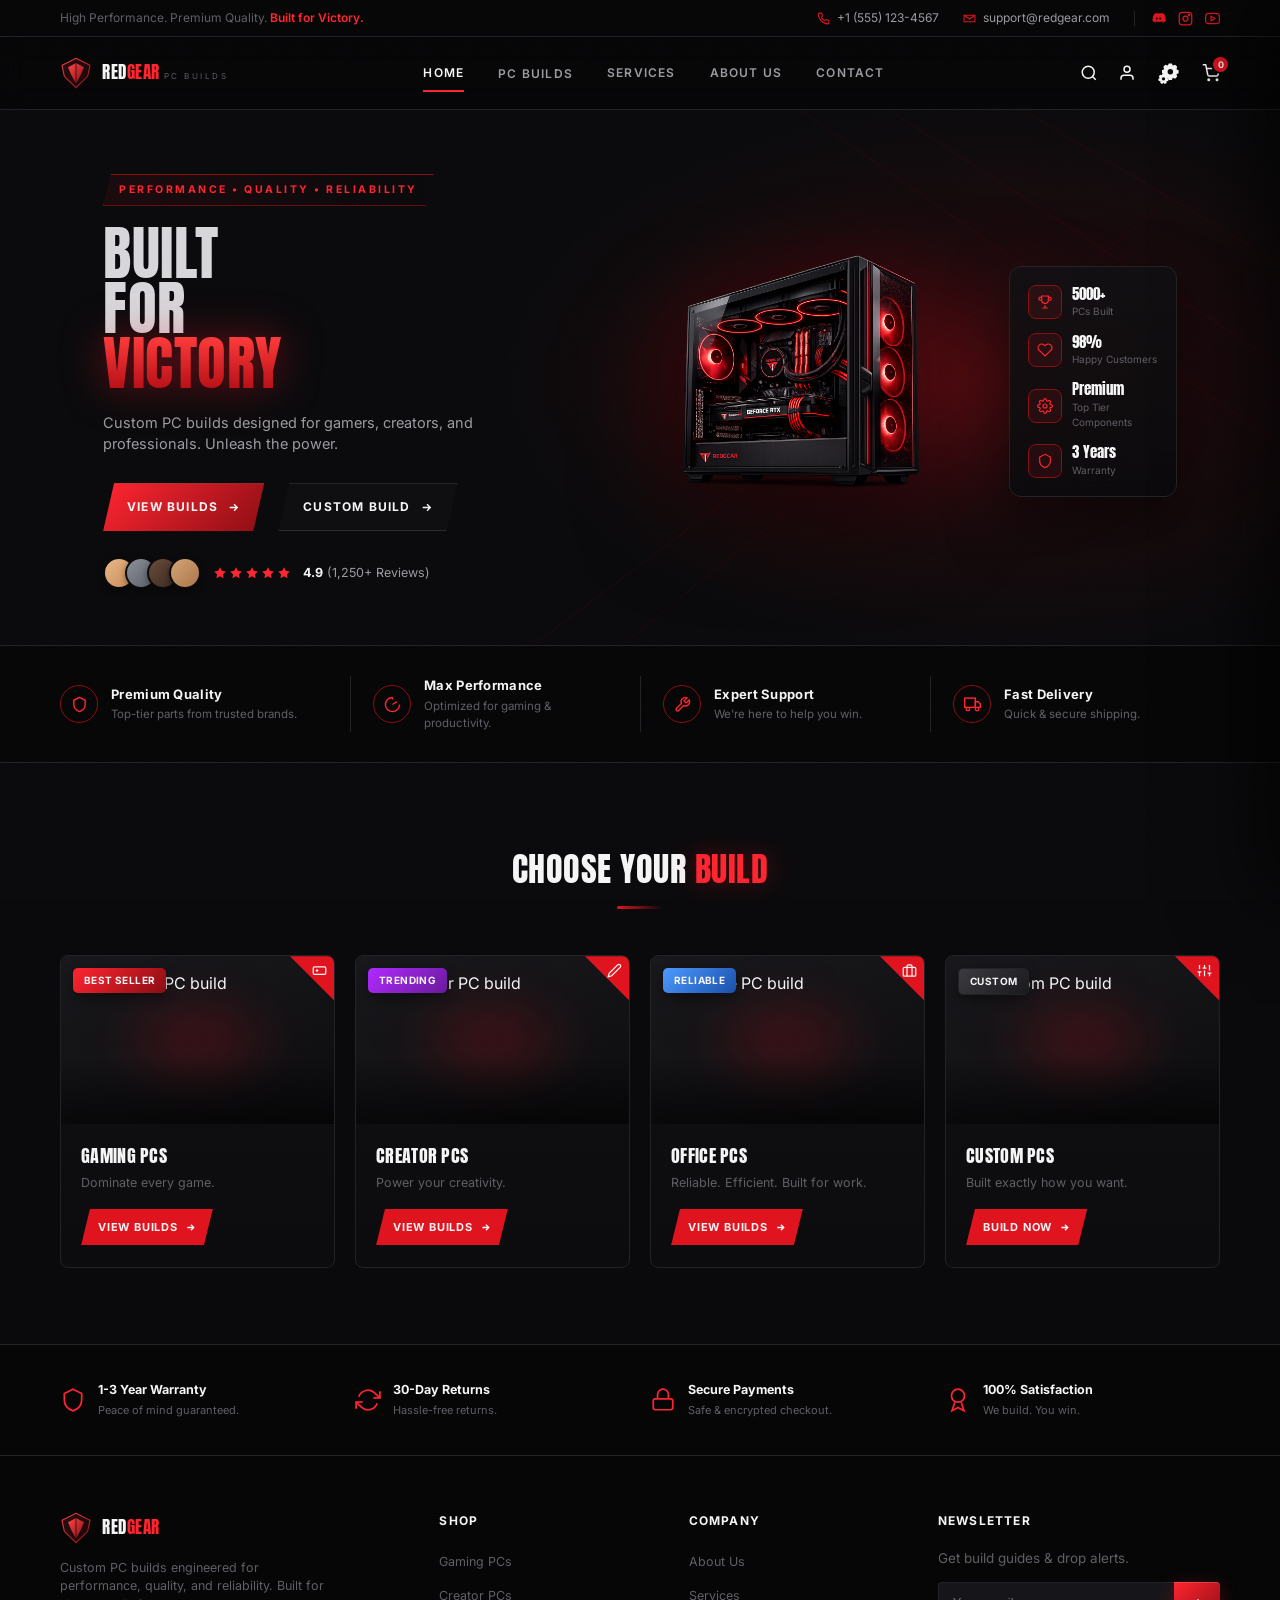
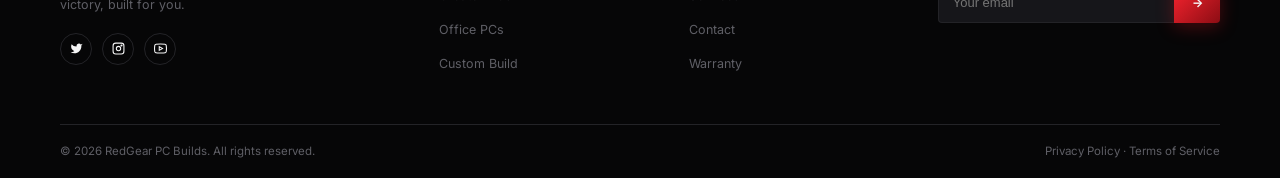
==== commit 28e3dc0b: "Update index.html" ====
--- a/index.html
+++ b/index.html
@@ -203,7 +203,7 @@
     <div class="build-grid">
 
       <div class="build-card reveal">
-        <div class="build-card-media"><img src="images/category-gaming.jpg" alt="Gaming PC build" class="card-photo" onerror="this.closest('.build-card-media').classList.add('img-fallback')"></div>
+        <div class="build-card-media"><img data-src="images/category-gaming.jpg" alt="Gaming PC build" class="card-photo js-smart-img"></div>
         <span class="card-badge badge-red">Best Seller</span>
         <div class="build-card-tag"><svg viewBox="0 0 24 24" fill="none" stroke="currentColor" stroke-width="2"><rect x="2" y="6" width="20" height="12" rx="2"/><path d="M6 12h4M8 10v4M15 11h.01M18 13h.01"/></svg></div>
         <div class="build-card-body">
@@ -216,7 +216,7 @@
       </div>
 
       <div class="build-card reveal reveal-delay-1">
-        <div class="build-card-media"><img src="images/category-creator.jpg" alt="Creator PC build" class="card-photo" onerror="this.closest('.build-card-media').classList.add('img-fallback')"></div>
+        <div class="build-card-media"><img data-src="images/category-creator.jpg" alt="Creator PC build" class="card-photo js-smart-img"></div>
         <span class="card-badge badge-purple">Trending</span>
         <div class="build-card-tag"><svg viewBox="0 0 24 24" fill="none" stroke="currentColor" stroke-width="2"><path d="M17 3a2.83 2.83 0 1 1 4 4L7.5 20.5 2 22l1.5-5.5z"/></svg></div>
         <div class="build-card-body">
@@ -229,7 +229,7 @@
       </div>
 
       <div class="build-card reveal reveal-delay-2">
-        <div class="build-card-media"><img src="images/category-office.jpg" alt="Office PC build" class="card-photo" onerror="this.closest('.build-card-media').classList.add('img-fallback')"></div>
+        <div class="build-card-media"><img data-src="images/category-office.jpg" alt="Office PC build" class="card-photo js-smart-img"></div>
         <span class="card-badge badge-blue">Reliable</span>
         <div class="build-card-tag"><svg viewBox="0 0 24 24" fill="none" stroke="currentColor" stroke-width="2"><rect x="2" y="7" width="20" height="14" rx="2"/><path d="M16 21V5a2 2 0 0 0-2-2h-4a2 2 0 0 0-2 2v16"/></svg></div>
         <div class="build-card-body">
@@ -242,7 +242,7 @@
       </div>
 
       <div class="build-card reveal reveal-delay-3">
-        <div class="build-card-media"><img src="images/category-custom.jpg" alt="Custom PC build" class="card-photo" onerror="this.closest('.build-card-media').classList.add('img-fallback')"></div>
+        <div class="build-card-media"><img data-src="images/category-custom.jpg" alt="Custom PC build" class="card-photo js-smart-img"></div>
         <span class="card-badge badge-dark">Custom</span>
         <div class="build-card-tag"><svg viewBox="0 0 24 24" fill="none" stroke="currentColor" stroke-width="2"><path d="M4 21v-7M4 10V3M12 21v-9M12 8V3M20 21v-5M20 12V3M1 14h6M9 8h6M17 16h6"/></svg></div>
         <div class="build-card-body">
--- a/css/style.css
+++ b/css/style.css
@@ -1676,22 +1676,22 @@
    Settings: two spinning gears icon + panel controls
    ========================================================================== */
 
-.settings-gear-btn {
-  width: 20px; height: 20px;
+.nav-icons button.settings-gear-btn {
+  width: 26px; height: 26px;
   color: var(--white);
   position: relative;
-  transition: color 0.25s;
-}
-.settings-gear-btn:hover { color: var(--red-bright); }
+  transition: color 0.25s, transform 0.25s;
+}
+.settings-gear-btn:hover { color: var(--red-bright); transform: scale(1.08); }
 .settings-gear-btn svg { width: 100%; height: 100%; overflow: visible; }
 
 .gear { transform-origin: center; transition: opacity 0.2s; }
 .gear-back {
-  transform-origin: 21px 20px;
+  transform-origin: 22px 18px;
   animation: gearSpinCW 9s linear infinite;
 }
 .gear-small {
-  transform-origin: 10.75px 27.2px;
+  transform-origin: 11.5px 29px;
   animation: gearSpinCCW 6s linear infinite;
 }
 .gear-front { display: none; }
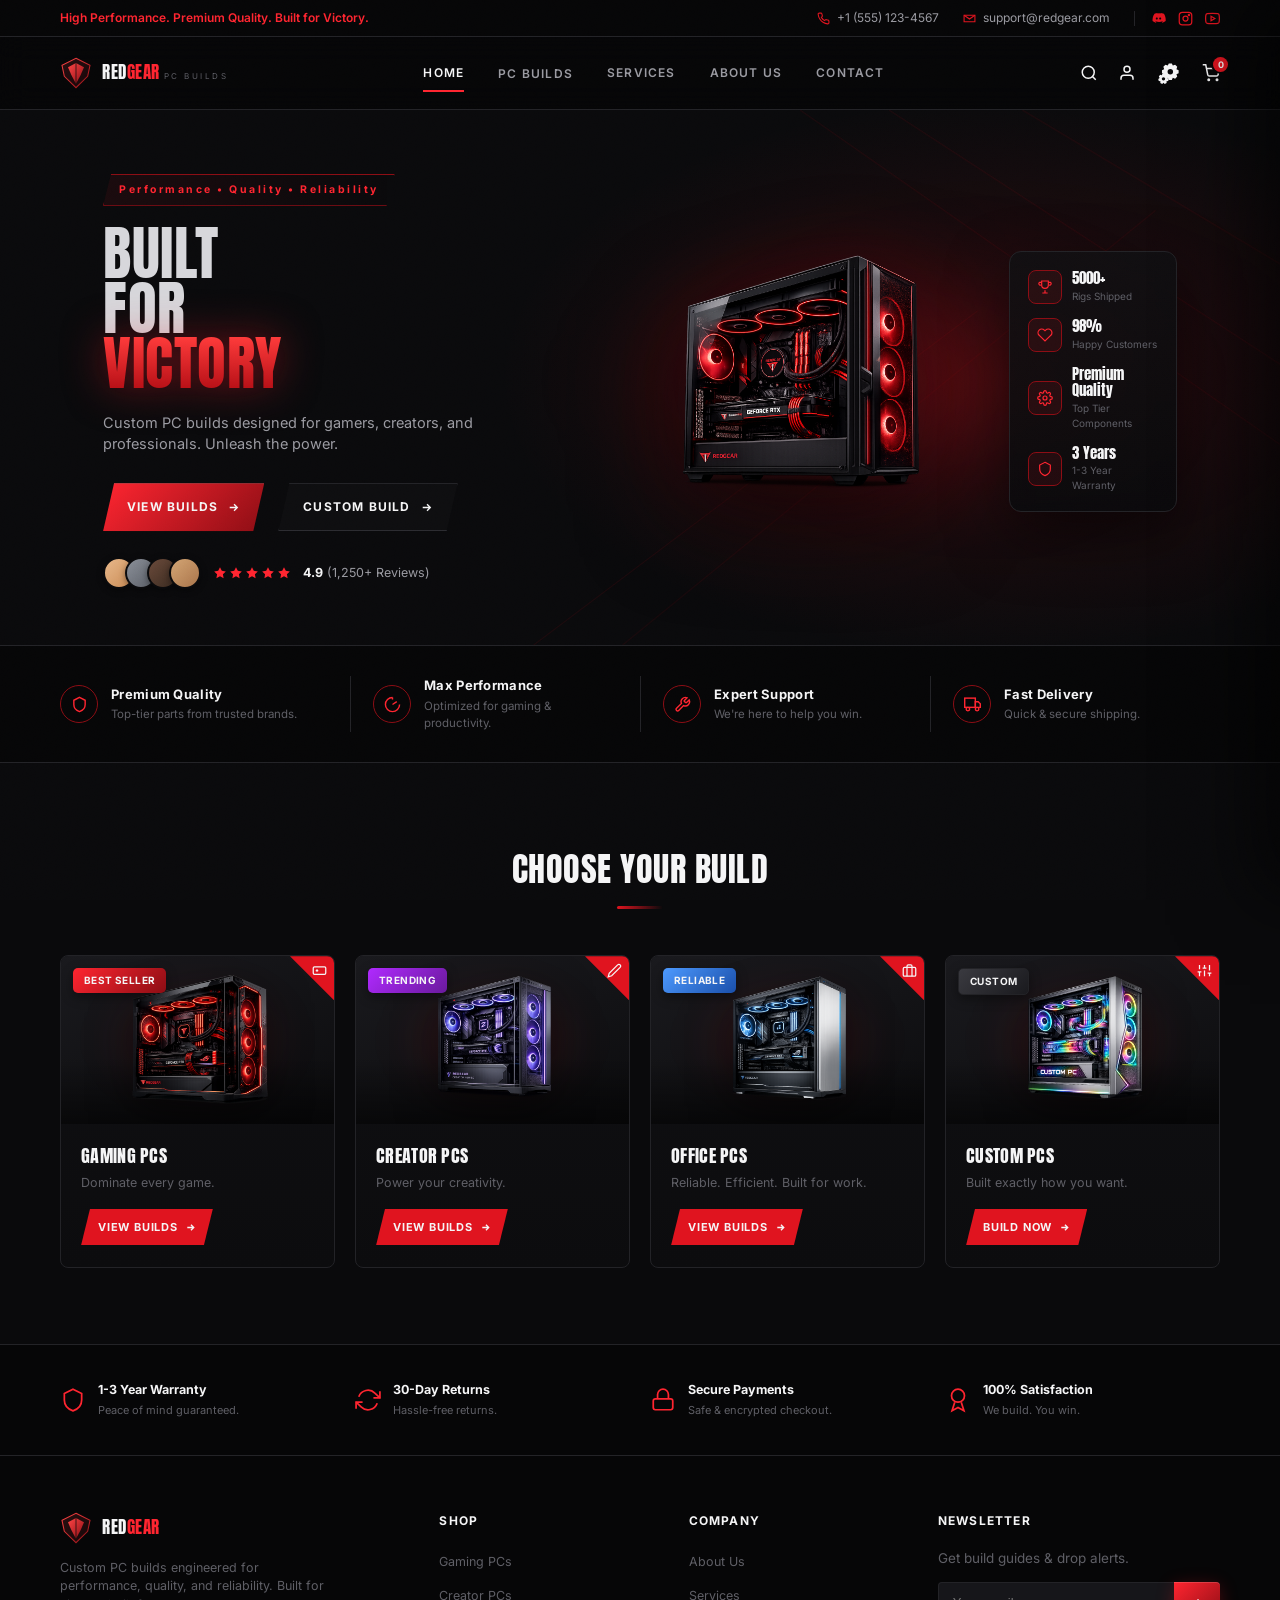
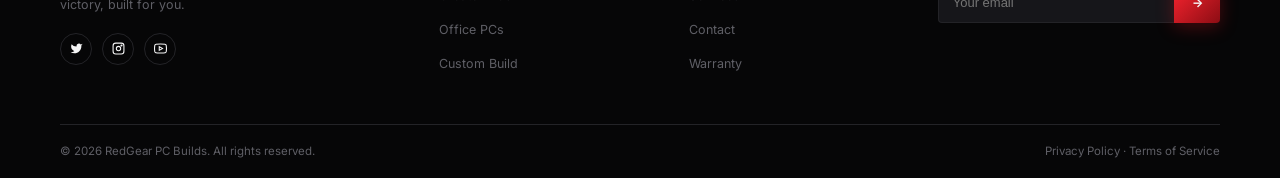
==== commit 3c8518d7: "Update index.html" ====
--- a/index.html
+++ b/index.html
@@ -22,7 +22,7 @@
 <!-- ============ TOP BAR ============ -->
 <div class="topbar">
   <div class="container topbar-inner">
-    <div class="topbar-tagline">High Performance. Premium Quality. <span>Built for Victory.</span></div>
+    <div class="topbar-tagline"><span data-i18n="taglinePrefix">High Performance. Premium Quality.</span> <span data-i18n="tagline">Built for Victory.</span></div>
     <div class="topbar-right">
       <a href="tel:+15551234567">
         <svg viewBox="0 0 24 24" fill="none" stroke="currentColor" stroke-width="2"><path d="M22 16.92v3a2 2 0 0 1-2.18 2 19.79 19.79 0 0 1-8.63-3.07 19.5 19.5 0 0 1-6-6 19.79 19.79 0 0 1-3.07-8.67A2 2 0 0 1 4.11 2h3a2 2 0 0 1 2 1.72c.127.96.361 1.903.7 2.81a2 2 0 0 1-.45 2.11L8.09 9.91a16 16 0 0 0 6 6l1.27-1.27a2 2 0 0 1 2.11-.45c.907.339 1.85.573 2.81.7A2 2 0 0 1 22 16.92z"/></svg>
@@ -67,17 +67,17 @@
     </nav>
 
     <div class="nav-icons">
-      <button aria-label="Search">
+      <button aria-label="Search" data-i18n-title="navSearch">
         <svg viewBox="0 0 24 24" fill="none" stroke="currentColor" stroke-width="2"><circle cx="11" cy="11" r="8"/><path d="M21 21l-4.35-4.35"/></svg>
       </button>
-      <button aria-label="Account">
+      <button aria-label="Account" data-i18n-title="navAccount">
         <svg viewBox="0 0 24 24" fill="none" stroke="currentColor" stroke-width="2"><path d="M20 21v-2a4 4 0 0 0-4-4H8a4 4 0 0 0-4 4v2"/><circle cx="12" cy="7" r="4"/></svg>
       </button>
-      <button aria-label="Cart" style="position:relative;">
+      <button aria-label="Cart" data-i18n-title="navCart" style="position:relative;">
         <svg viewBox="0 0 24 24" fill="none" stroke="currentColor" stroke-width="2"><circle cx="9" cy="21" r="1"/><circle cx="20" cy="21" r="1"/><path d="M1 1h4l2.68 13.39a2 2 0 0 0 2 1.61h9.72a2 2 0 0 0 2-1.61L23 6H6"/></svg>
         <span class="cart-count" id="cartCount">0</span>
       </button>
-      <button class="nav-toggle" id="navToggle" aria-label="Menu">
+      <button class="nav-toggle" id="navToggle" aria-label="Menu" data-i18n-title="navMenu">
         <span></span><span></span><span></span>
       </button>
     </div>
@@ -113,13 +113,13 @@
 
   <div class="container">
     <div class="hero-copy">
-      <div class="hero-eyebrow eyebrow">PERFORMANCE • QUALITY • RELIABILITY</div>
+      <div class="hero-eyebrow eyebrow" data-i18n="heroEyebrow">PERFORMANCE • QUALITY • RELIABILITY</div>
       <h1 class="hero-title">
-        <span class="line1">BUILT</span>
-        <span class="line2">FOR</span>
-        <span class="line3">VICTORY</span>
+        <span class="line1" data-i18n="heroTitle1">BUILT</span>
+        <span class="line2" data-i18n="heroTitle2">FOR</span>
+        <span class="line3" data-i18n="heroTitle3">VICTORY</span>
       </h1>
-      <p class="hero-desc">Custom PC builds designed for gamers, creators, and professionals. Unleash the power.</p>
+      <p class="hero-desc" data-i18n="heroDesc">Custom PC builds designed for gamers, creators, and professionals. Unleash the power.</p>
       <div class="hero-actions">
         <a href="builds.html" class="btn btn-primary"><span data-i18n="viewBuilds">View Builds</span>
           <svg viewBox="0 0 24 24" fill="none" stroke="currentColor" stroke-width="2.5"><path d="M5 12h14M13 6l6 6-6 6"/></svg>
@@ -142,7 +142,7 @@
           <svg viewBox="0 0 24 24" fill="currentColor"><path d="M12 2l3.09 6.26L22 9.27l-5 4.87 1.18 6.88L12 17.77l-6.18 3.25L7 14.14 2 9.27l6.91-1.01z"/></svg>
           <svg viewBox="0 0 24 24" fill="currentColor"><path d="M12 2l3.09 6.26L22 9.27l-5 4.87 1.18 6.88L12 17.77l-6.18 3.25L7 14.14 2 9.27l6.91-1.01z"/></svg>
         </div>
-        <span class="hero-reviews-text"><strong>4.9</strong> (1,250+ Reviews)</span>
+        <span class="hero-reviews-text"><strong>4.9</strong> (1,250+ <span data-i18n="reviewsSuffix">Reviews</span>)</span>
       </div>
     </div>
 
@@ -151,7 +151,7 @@
       <div class="hero-stats">
         <div class="hero-stat-row">
           <div class="hero-stat-icon"><svg viewBox="0 0 24 24" fill="none" stroke="currentColor" stroke-width="1.8"><path d="M8 21h8M12 17v4M17 3H7v6a5 5 0 0 0 10 0V3z"/><path d="M7 5H4a2 2 0 0 0 2 4M17 5h3a2 2 0 0 1-2 4"/></svg></div>
-          <div><div class="hero-stat-num">5000+</div><div class="hero-stat-label">PCs Built</div></div>
+          <div><div class="hero-stat-num">5000+</div><div class="hero-stat-label" data-i18n="aboutStatRigs">PCs Built</div></div>
         </div>
         <div class="hero-stat-row">
           <div class="hero-stat-icon"><svg viewBox="0 0 24 24" fill="none" stroke="currentColor" stroke-width="1.8"><path d="M20.8 4.6a5.5 5.5 0 0 0-7.8 0L12 5.6l-1-1a5.5 5.5 0 0 0-7.8 7.8l1 1L12 21l7.8-7.6 1-1a5.5 5.5 0 0 0 0-7.8z"/></svg></div>
@@ -159,11 +159,11 @@
         </div>
         <div class="hero-stat-row">
           <div class="hero-stat-icon"><svg viewBox="0 0 24 24" fill="none" stroke="currentColor" stroke-width="1.8"><circle cx="12" cy="12" r="3"/><path d="M19.4 15a1.65 1.65 0 0 0 .33 1.82l.06.06a2 2 0 1 1-2.83 2.83l-.06-.06a1.65 1.65 0 0 0-1.82-.33 1.65 1.65 0 0 0-1 1.51V21a2 2 0 0 1-4 0v-.09A1.65 1.65 0 0 0 9 19.4a1.65 1.65 0 0 0-1.82.33l-.06.06a2 2 0 1 1-2.83-2.83l.06-.06a1.65 1.65 0 0 0 .33-1.82 1.65 1.65 0 0 0-1.51-1H3a2 2 0 0 1 0-4h.09A1.65 1.65 0 0 0 4.6 9a1.65 1.65 0 0 0-.33-1.82l-.06-.06a2 2 0 1 1 2.83-2.83l.06.06a1.65 1.65 0 0 0 1.82.33H9a1.65 1.65 0 0 0 1-1.51V3a2 2 0 0 1 4 0v.09a1.65 1.65 0 0 0 1 1.51 1.65 1.65 0 0 0 1.82-.33l.06-.06a2 2 0 1 1 2.83 2.83l-.06.06a1.65 1.65 0 0 0-.33 1.82V9a1.65 1.65 0 0 0 1.51 1H21a2 2 0 0 1 0 4h-.09a1.65 1.65 0 0 0-1.51 1z"/></svg></div>
-          <div><div class="hero-stat-num">Premium</div><div class="hero-stat-label">Top Tier Components</div></div>
+          <div><div class="hero-stat-num" data-i18n="featQualityTitle">Premium</div><div class="hero-stat-label">Top Tier Components</div></div>
         </div>
         <div class="hero-stat-row">
           <div class="hero-stat-icon"><svg viewBox="0 0 24 24" fill="none" stroke="currentColor" stroke-width="1.8"><path d="M12 2l8 4v6c0 5-3.5 8.5-8 10-4.5-1.5-8-5-8-10V6z"/></svg></div>
-          <div><div class="hero-stat-num">3 Years</div><div class="hero-stat-label">Warranty</div></div>
+          <div><div class="hero-stat-num">3 Years</div><div class="hero-stat-label" data-i18n="trustWarrantyTitle">Warranty</div></div>
         </div>
       </div>
     </div>
@@ -175,19 +175,19 @@
   <div class="container">
     <div class="feature-item reveal">
       <div class="feature-icon"><svg viewBox="0 0 24 24" fill="none" stroke="currentColor" stroke-width="2"><path d="M12 2l8 4v6c0 5-3.5 8.5-8 10-4.5-1.5-8-5-8-10V6z"/></svg></div>
-      <div><h4>Premium Quality</h4><p>Top-tier parts from trusted brands.</p></div>
+      <div><h4 data-i18n="featQualityTitle">Premium Quality</h4><p data-i18n="featQualityDesc">Top-tier parts from trusted brands.</p></div>
     </div>
     <div class="feature-item reveal reveal-delay-1">
       <div class="feature-icon"><svg viewBox="0 0 24 24" fill="none" stroke="currentColor" stroke-width="2"><path d="M12 2a10 10 0 1 0 10 10"/><path d="M12 12l6-4"/><path d="M12 2v3"/></svg></div>
-      <div><h4>Max Performance</h4><p>Optimized for gaming & productivity.</p></div>
+      <div><h4 data-i18n="featPerfTitle">Max Performance</h4><p data-i18n="featPerfDesc">Optimized for gaming & productivity.</p></div>
     </div>
     <div class="feature-item reveal reveal-delay-2">
       <div class="feature-icon"><svg viewBox="0 0 24 24" fill="none" stroke="currentColor" stroke-width="2"><path d="M14.7 6.3a1 1 0 0 0 0 1.4l1.6 1.6a1 1 0 0 0 1.4 0l3.77-3.77a6 6 0 0 1-7.94 7.94l-6.91 6.91a2.12 2.12 0 0 1-3-3l6.91-6.91a6 6 0 0 1 7.94-7.94l-3.76 3.76z"/></svg></div>
-      <div><h4>Expert Support</h4><p>We're here to help you win.</p></div>
+      <div><h4 data-i18n="featSupportTitle">Expert Support</h4><p data-i18n="featSupportDesc">We're here to help you win.</p></div>
     </div>
     <div class="feature-item reveal reveal-delay-3">
       <div class="feature-icon"><svg viewBox="0 0 24 24" fill="none" stroke="currentColor" stroke-width="2"><rect x="1" y="3" width="15" height="13"/><path d="M16 8h4l3 3v5h-7V8z"/><circle cx="5.5" cy="18.5" r="2.5"/><circle cx="18.5" cy="18.5" r="2.5"/></svg></div>
-      <div><h4>Fast Delivery</h4><p>Quick & secure shipping.</p></div>
+      <div><h4 data-i18n="featShipTitle">Fast Delivery</h4><p data-i18n="featShipDesc">Quick & secure shipping.</p></div>
     </div>
   </div>
 </section>
@@ -196,7 +196,7 @@
 <section class="builds-section">
   <div class="container">
     <div class="section-head reveal">
-      <h2 class="section-title">CHOOSE YOUR <span>BUILD</span></h2>
+      <h2 class="section-title" data-i18n="chooseBuild">CHOOSE YOUR BUILD</h2>
       <div class="section-kicker"></div>
     </div>
 
@@ -204,11 +204,11 @@
 
       <div class="build-card reveal">
         <div class="build-card-media"><img data-src="images/category-gaming.jpg" alt="Gaming PC build" class="card-photo js-smart-img"></div>
-        <span class="card-badge badge-red">Best Seller</span>
+        <span class="card-badge badge-red" data-i18n="catGamingBadge">Best Seller</span>
         <div class="build-card-tag"><svg viewBox="0 0 24 24" fill="none" stroke="currentColor" stroke-width="2"><rect x="2" y="6" width="20" height="12" rx="2"/><path d="M6 12h4M8 10v4M15 11h.01M18 13h.01"/></svg></div>
         <div class="build-card-body">
-          <h3>Gaming PCs</h3>
-          <p>Dominate every game.</p>
+          <h3 data-i18n="catGamingTitle">Gaming PCs</h3>
+          <p data-i18n="catGamingDesc">Dominate every game.</p>
           <a href="builds.html?cat=gaming" class="build-card-btn"><span data-i18n="viewBuilds">View Builds</span>
             <svg viewBox="0 0 24 24" fill="none" stroke="currentColor" stroke-width="3"><path d="M5 12h14M13 6l6 6-6 6"/></svg>
           </a>
@@ -217,11 +217,11 @@
 
       <div class="build-card reveal reveal-delay-1">
         <div class="build-card-media"><img data-src="images/category-creator.jpg" alt="Creator PC build" class="card-photo js-smart-img"></div>
-        <span class="card-badge badge-purple">Trending</span>
+        <span class="card-badge badge-purple" data-i18n="catCreatorBadge">Trending</span>
         <div class="build-card-tag"><svg viewBox="0 0 24 24" fill="none" stroke="currentColor" stroke-width="2"><path d="M17 3a2.83 2.83 0 1 1 4 4L7.5 20.5 2 22l1.5-5.5z"/></svg></div>
         <div class="build-card-body">
-          <h3>Creator PCs</h3>
-          <p>Power your creativity.</p>
+          <h3 data-i18n="catCreatorTitle">Creator PCs</h3>
+          <p data-i18n="catCreatorDesc">Power your creativity.</p>
           <a href="builds.html?cat=creator" class="build-card-btn"><span data-i18n="viewBuilds">View Builds</span>
             <svg viewBox="0 0 24 24" fill="none" stroke="currentColor" stroke-width="3"><path d="M5 12h14M13 6l6 6-6 6"/></svg>
           </a>
@@ -230,11 +230,11 @@
 
       <div class="build-card reveal reveal-delay-2">
         <div class="build-card-media"><img data-src="images/category-office.jpg" alt="Office PC build" class="card-photo js-smart-img"></div>
-        <span class="card-badge badge-blue">Reliable</span>
+        <span class="card-badge badge-blue" data-i18n="catOfficeBadge">Reliable</span>
         <div class="build-card-tag"><svg viewBox="0 0 24 24" fill="none" stroke="currentColor" stroke-width="2"><rect x="2" y="7" width="20" height="14" rx="2"/><path d="M16 21V5a2 2 0 0 0-2-2h-4a2 2 0 0 0-2 2v16"/></svg></div>
         <div class="build-card-body">
-          <h3>Office PCs</h3>
-          <p>Reliable. Efficient. Built for work.</p>
+          <h3 data-i18n="catOfficeTitle">Office PCs</h3>
+          <p data-i18n="catOfficeDesc">Reliable. Efficient. Built for work.</p>
           <a href="builds.html?cat=office" class="build-card-btn"><span data-i18n="viewBuilds">View Builds</span>
             <svg viewBox="0 0 24 24" fill="none" stroke="currentColor" stroke-width="3"><path d="M5 12h14M13 6l6 6-6 6"/></svg>
           </a>
@@ -243,11 +243,11 @@
 
       <div class="build-card reveal reveal-delay-3">
         <div class="build-card-media"><img data-src="images/category-custom.jpg" alt="Custom PC build" class="card-photo js-smart-img"></div>
-        <span class="card-badge badge-dark">Custom</span>
+        <span class="card-badge badge-dark" data-i18n="catCustomBadge">Custom</span>
         <div class="build-card-tag"><svg viewBox="0 0 24 24" fill="none" stroke="currentColor" stroke-width="2"><path d="M4 21v-7M4 10V3M12 21v-9M12 8V3M20 21v-5M20 12V3M1 14h6M9 8h6M17 16h6"/></svg></div>
         <div class="build-card-body">
-          <h3>Custom PCs</h3>
-          <p>Built exactly how you want.</p>
+          <h3 data-i18n="catCustomTitle">Custom PCs</h3>
+          <p data-i18n="catCustomDesc">Built exactly how you want.</p>
           <a href="builder.html" class="build-card-btn"><span data-i18n="buildNow">Build Now</span>
             <svg viewBox="0 0 24 24" fill="none" stroke="currentColor" stroke-width="3"><path d="M5 12h14M13 6l6 6-6 6"/></svg>
           </a>
@@ -264,19 +264,19 @@
     <div class="trust-grid">
       <div class="trust-item reveal">
         <svg viewBox="0 0 24 24" fill="none" stroke="currentColor" stroke-width="1.6"><path d="M12 2l8 4v6c0 5-3.5 8.5-8 10-4.5-1.5-8-5-8-10V6z"/></svg>
-        <div><h5>1-3 Year Warranty</h5><p>Peace of mind guaranteed.</p></div>
+        <div><h5 data-i18n="trustWarrantyTitle">1-3 Year Warranty</h5><p data-i18n="trustWarrantyDesc">Peace of mind guaranteed.</p></div>
       </div>
       <div class="trust-item reveal reveal-delay-1">
         <svg viewBox="0 0 24 24" fill="none" stroke="currentColor" stroke-width="1.6"><path d="M23 4v6h-6M1 20v-6h6"/><path d="M3.51 9a9 9 0 0 1 14.85-3.36L23 10M1 14l4.64 4.36A9 9 0 0 0 20.49 15"/></svg>
-        <div><h5>30-Day Returns</h5><p>Hassle-free returns.</p></div>
+        <div><h5 data-i18n="trustReturnsTitle">30-Day Returns</h5><p data-i18n="trustReturnsDesc">Hassle-free returns.</p></div>
       </div>
       <div class="trust-item reveal reveal-delay-2">
         <svg viewBox="0 0 24 24" fill="none" stroke="currentColor" stroke-width="1.6"><rect x="3" y="11" width="18" height="10" rx="2"/><path d="M7 11V7a5 5 0 0 1 10 0v4"/></svg>
-        <div><h5>Secure Payments</h5><p>Safe & encrypted checkout.</p></div>
+        <div><h5 data-i18n="trustPaymentsTitle">Secure Payments</h5><p data-i18n="trustPaymentsDesc">Safe & encrypted checkout.</p></div>
       </div>
       <div class="trust-item reveal reveal-delay-3">
         <svg viewBox="0 0 24 24" fill="none" stroke="currentColor" stroke-width="1.6"><circle cx="12" cy="8" r="6"/><path d="M9 14L6.5 22 12 19l5.5 3L15 14"/></svg>
-        <div><h5>100% Satisfaction</h5><p>We build. You win.</p></div>
+        <div><h5 data-i18n="trustSatisfactionTitle">100% Satisfaction</h5><p data-i18n="trustSatisfactionDesc">We build. You win.</p></div>
       </div>
     </div>
   </div>
@@ -297,7 +297,7 @@
       </svg>
           <span><span class="logo-text">RED<span class="accent">GEAR</span></span></span>
         </a>
-        <p>Custom PC builds engineered for performance, quality, and reliability. Built for victory, built for you.</p>
+        <p data-i18n="footerBrandDesc">Custom PC builds engineered for performance, quality, and reliability. Built for victory, built for you.</p>
         <div class="footer-social">
           <a href="#" aria-label="Twitter"><svg viewBox="0 0 24 24" fill="currentColor"><path d="M23 3a10.9 10.9 0 0 1-3.14 1.53 4.48 4.48 0 0 0-7.86 3v1A10.66 10.66 0 0 1 3 4s-4 9 5 13a11.64 11.64 0 0 1-7 2c9 5 20 0 20-11.5a4.5 4.5 0 0 0-.08-.83A7.72 7.72 0 0 0 23 3z"/></svg></a>
           <a href="#" aria-label="Instagram"><svg viewBox="0 0 24 24" fill="none" stroke="currentColor" stroke-width="2"><rect x="2" y="2" width="20" height="20" rx="5"/><circle cx="12" cy="12" r="4"/><circle cx="17.5" cy="6.5" r="1"/></svg></a>
@@ -307,10 +307,10 @@
       <div class="footer-col">
         <h5 data-i18n="shop">Shop</h5>
         <ul>
-          <li><a href="builds.html?cat=gaming">Gaming PCs</a></li>
-          <li><a href="builds.html?cat=creator">Creator PCs</a></li>
-          <li><a href="builds.html?cat=office">Office PCs</a></li>
-          <li><a href="builder.html">Custom Build</a></li>
+          <li><a href="builds.html?cat=gaming" data-i18n="catGamingTitle">Gaming PCs</a></li>
+          <li><a href="builds.html?cat=creator" data-i18n="catCreatorTitle">Creator PCs</a></li>
+          <li><a href="builds.html?cat=office" data-i18n="catOfficeTitle">Office PCs</a></li>
+          <li><a href="builder.html" data-i18n="customBuild">Custom Build</a></li>
         </ul>
       </div>
       <div class="footer-col">
@@ -319,28 +319,28 @@
           <li><a href="about.html" data-i18n="about">About Us</a></li>
           <li><a href="services.html" data-i18n="services">Services</a></li>
           <li><a href="contact.html" data-i18n="contact">Contact</a></li>
-          <li><a href="#">Warranty</a></li>
+          <li><a href="#" data-i18n="footerWarranty">Warranty</a></li>
         </ul>
       </div>
       <div class="footer-col">
         <h5 data-i18n="newsletter">Newsletter</h5>
-        <p style="color:var(--grey-dim);font-size:13.5px;margin-bottom:14px;">Get build guides & drop alerts.</p>
+        <p style="color:var(--grey-dim);font-size:13.5px;margin-bottom:14px;" data-i18n="footerNewsletterDesc">Get build guides & drop alerts.</p>
         <div style="display:flex;gap:0;">
-          <input type="email" placeholder="Your email" style="background:var(--panel-light);border:1px solid var(--border);border-right:none;padding:12px 14px;color:var(--white);font-size:13px;width:100%;border-radius:4px 0 0 4px;">
+          <input type="email" data-i18n-placeholder="footerEmailPh" placeholder="Your email" style="background:var(--panel-light);border:1px solid var(--border);border-right:none;padding:12px 14px;color:var(--white);font-size:13px;width:100%;border-radius:4px 0 0 4px;">
           <button class="btn btn-primary" style="border-radius:0 4px 4px 0;padding:12px 18px;clip-path:none;">→</button>
         </div>
       </div>
     </div>
     <div class="footer-bottom">
-      <span>© 2026 RedGear PC Builds. All rights reserved.</span>
-      <span>Privacy Policy · Terms of Service</span>
+      <span>© 2026 <span data-i18n="footerRightsLine">RedGear PC Builds. All rights reserved.</span></span>
+      <span data-i18n="footerLegal">Privacy Policy · Terms of Service</span>
     </div>
   </div>
 </footer>
 
 <div class="toast" id="toast">
   <svg viewBox="0 0 24 24" fill="none" stroke="currentColor" stroke-width="2"><path d="M22 11.08V12a10 10 0 1 1-5.93-9.14"/><path d="M22 4L12 14.01l-3-3"/></svg>
-  <span id="toastMsg">Added to cart</span>
+  <span id="toastMsg" data-i18n="toastAdded">Added to cart</span>
 </div>
 
 <script src="js/script.js"></script>
--- a/css/style.css
+++ b/css/style.css
@@ -755,18 +755,214 @@
 }
 
 /* ==========================================================================
-   PC Builder Page
+   PC Builder Page — sidebar layout
    ========================================================================== */
 
-.builder-wrap {
-  padding: 44px 0 90px;
+.builder-layout {
   display: grid;
-  grid-template-columns: 1fr 360px;
-  gap: 30px;
-  align-items: start;
-}
-
+  grid-template-columns: 1fr 380px;
+  gap: 32px;
+}
+.builder-main { min-width: 0; }
 .builder-steps { display: flex; flex-direction: column; gap: 14px; }
+
+.builder-sidebar {
+  display: flex;
+  flex-direction: column;
+  gap: 18px;
+}
+
+/* Live build preview */
+.preview-card {
+  position: sticky;
+  top: 92px;
+  background: linear-gradient(165deg, var(--panel), #0c0c0e);
+  border: 1px solid var(--border);
+  border-radius: 14px;
+  padding: 20px;
+  box-shadow: 0 24px 60px rgba(0,0,0,0.5), inset 0 1px 0 rgba(255,255,255,0.04);
+  overflow: hidden;
+}
+.preview-card::before {
+  content: '';
+  position: absolute; top: 0; left: 0; right: 0;
+  height: 1px;
+  background: linear-gradient(90deg, transparent, var(--red-bright), transparent);
+  opacity: 0.6;
+}
+.preview-card-head { display: flex; align-items: center; justify-content: space-between; margin-bottom: 14px; }
+.preview-card-head h3 { font-family: var(--font-display); font-size: 16px; text-transform: uppercase; letter-spacing: 0.5px; display: flex; align-items: center; gap: 8px; }
+.preview-card-head h3::before {
+  content: '';
+  width: 7px; height: 7px;
+  border-radius: 50%;
+  background: var(--red-bright);
+  box-shadow: 0 0 8px var(--red-bright);
+  animation: pulseGlow 2s ease-in-out infinite;
+}
+.preview-label {
+  font-size: 10px;
+  color: var(--red-bright);
+  font-weight: 700;
+  text-align: right;
+  max-width: 55%;
+  letter-spacing: 0.3px;
+  padding: 4px 10px;
+  background: rgba(224,20,31,0.1);
+  border: 1px solid rgba(224,20,31,0.25);
+  border-radius: 20px;
+}
+
+.preview-mount {
+  position: relative;
+  height: 260px;
+  display: flex;
+  align-items: center;
+  justify-content: center;
+  border-radius: 10px;
+  overflow: hidden;
+  margin-bottom: 14px;
+  background:
+    radial-gradient(ellipse 70% 60% at 50% 45%, rgba(224,20,31,0.16), transparent 70%),
+    radial-gradient(ellipse 100% 100% at 50% 100%, #1a0508, #050506 60%);
+  box-shadow: inset 0 0 40px rgba(0,0,0,0.6), inset 0 0 0 1px rgba(255,255,255,0.04);
+}
+.preview-mount::after {
+  content: '';
+  position: absolute;
+  bottom: 0; left: 10%; right: 10%;
+  height: 24%;
+  background: radial-gradient(ellipse 70% 100% at 50% 100%, rgba(224,20,31,0.22), transparent 75%);
+  pointer-events: none;
+}
+
+.photo-reveal-wrap {
+  position: relative;
+  width: 100%;
+  height: 100%;
+  max-width: 260px;
+  margin: 0 auto;
+  display: flex;
+  align-items: center;
+  justify-content: center;
+}
+.photo-base, .photo-color {
+  max-width: 100%;
+  max-height: 100%;
+  width: auto;
+  height: auto;
+  object-fit: contain;
+  display: block;
+  filter: drop-shadow(0 16px 26px rgba(0,0,0,0.6));
+  border-radius: 6px;
+}
+.stage-fade { animation: stageFadeIn 0.5s var(--ease-soft); }
+@keyframes stageFadeIn {
+  from { opacity: 0; transform: scale(0.97); }
+  to { opacity: 1; transform: scale(1); }
+}
+
+.stage-dots { display: flex; justify-content: center; gap: 6px; }
+.stage-dot {
+  width: 6px; height: 6px;
+  border-radius: 50%;
+  background: var(--panel-light);
+  border: 1px solid var(--border);
+  transition: background 0.3s, border-color 0.3s, transform 0.3s;
+}
+.stage-dot.reached { background: var(--red-dark); border-color: var(--red-dark); }
+.stage-dot.current { background: var(--red-bright); border-color: var(--red-bright); transform: scale(1.4); box-shadow: 0 0 8px var(--red-bright); }
+
+.preview-placeholder { text-align: center; color: var(--grey-dim); padding: 30px 10px; }
+.preview-placeholder svg { width: 36px; height: 36px; margin: 0 auto 12px; opacity: 0.4; }
+.preview-placeholder p { font-size: 12px; max-width: 200px; margin: 0 auto; }
+
+/* Order summary */
+.summary-card {
+  background: linear-gradient(165deg, var(--panel), #0c0c0e);
+  border: 1px solid var(--border);
+  border-radius: 14px;
+  padding: 22px;
+  box-shadow: 0 24px 60px rgba(0,0,0,0.5), inset 0 1px 0 rgba(255,255,255,0.04);
+}
+.summary-card h3 {
+  font-family: var(--font-display);
+  font-size: 16px;
+  text-transform: uppercase;
+  letter-spacing: 0.4px;
+  margin-bottom: 16px;
+  padding-bottom: 14px;
+  border-bottom: 1px solid var(--border);
+}
+.summary-line {
+  display: flex;
+  justify-content: space-between;
+  font-size: 12px;
+  padding: 7px 0;
+  color: var(--grey);
+  border-bottom: 1px dashed var(--border);
+}
+.summary-line .val { color: var(--white); font-weight: 600; text-align: right; }
+.summary-line.empty .val { color: var(--grey-dim); font-style: italic; font-weight: 400; }
+
+.summary-progress { margin: 16px 0; }
+.summary-progress .progress-bar { height: 5px; background: var(--panel-light); border-radius: 4px; overflow: hidden; }
+.summary-progress .progress-fill { height: 100%; width: 0%; background: linear-gradient(90deg, var(--red-dark), var(--red-bright)); transition: width 0.5s var(--ease); }
+.summary-progress .progress-label { font-size: 10.5px; color: var(--grey-dim); margin-top: 7px; text-align: right; }
+
+.summary-total {
+  display: flex;
+  justify-content: space-between;
+  align-items: baseline;
+  margin-bottom: 16px;
+  padding-top: 14px;
+  border-top: 1px solid var(--border);
+}
+.summary-total .label { font-size: 11px; letter-spacing: 0.8px; text-transform: uppercase; color: var(--grey); }
+.summary-total .amount { font-family: var(--font-display); font-size: 26px; color: var(--red-bright); text-shadow: 0 0 22px var(--red-glow); animation: pulseGlow 2.4s ease-in-out infinite; }
+
+.summary-cta { width: 100%; justify-content: center; }
+.summary-cta:disabled, .summary-cta.disabled { opacity: 0.4; pointer-events: none; }
+
+@media (max-width: 1080px) {
+  .builder-layout { grid-template-columns: 1fr; }
+  .preview-card { position: static; }
+}
+
+/* Category stepper */
+.category-stepper {
+  width: 100%;
+  margin: 0 0 20px;
+  display: flex;
+  gap: 8px;
+  overflow-x: auto;
+  padding-bottom: 6px;
+  scrollbar-width: thin;
+}
+.stepper-item {
+  flex-shrink: 0;
+  display: flex;
+  flex-direction: column;
+  align-items: center;
+  gap: 6px;
+  padding: 10px 12px;
+  border-radius: 10px;
+  border: 1px solid var(--border);
+  background: var(--panel-light);
+  transition: border-color 0.25s, background 0.25s, transform 0.2s;
+  min-width: 72px;
+}
+.stepper-item:hover { transform: translateY(-2px); border-color: #3a3a40; }
+.stepper-item.done { border-color: var(--red-dark); background: rgba(224,20,31,0.06); }
+.stepper-icon {
+  width: 26px; height: 26px;
+  color: var(--grey);
+  transition: color 0.25s;
+}
+.stepper-item.done .stepper-icon { color: var(--red-bright); }
+.stepper-icon svg { width: 100%; height: 100%; }
+.stepper-label { font-size: 9.5px; letter-spacing: 0.2px; text-transform: uppercase; color: var(--grey-dim); white-space: nowrap; }
+.stepper-item.done .stepper-label { color: var(--grey); }
 
 .part-card {
   background: linear-gradient(180deg, var(--panel), #0c0c0e);
@@ -800,6 +996,18 @@
 .part-card-title { font-size: 13.5px; font-weight: 700; letter-spacing: 0.3px; text-transform: uppercase; }
 .part-card-selected { font-size: 11.5px; color: var(--grey-dim); margin-top: 2px; }
 .part-card.done .part-card-selected { color: var(--red-bright); }
+.compat-badge {
+  display: inline-block;
+  margin-top: 4px;
+  font-size: 10px;
+  font-weight: 700;
+  letter-spacing: 0.2px;
+  color: var(--red-bright);
+  background: rgba(224,20,31,0.1);
+  border: 1px solid rgba(224,20,31,0.25);
+  border-radius: 10px;
+  padding: 2px 9px;
+}
 
 .chevron { width: 15px; height: 15px; color: var(--grey); transition: transform 0.35s var(--ease); }
 .part-card.open .chevron { transform: rotate(180deg); }
@@ -812,20 +1020,46 @@
 }
 .part-card.open .part-card-body { border-top: 1px solid var(--border); }
 
-.option-list { display: grid; gap: 10px; padding: 16px 22px 22px; }
+.brand-filter {
+  display: flex;
+  gap: 8px;
+  padding: 16px 22px 0;
+}
+.brand-filter-btn {
+  padding: 7px 16px;
+  font-size: 11.5px;
+  font-weight: 700;
+  letter-spacing: 0.3px;
+  color: var(--grey-dim);
+  background: var(--panel-light);
+  border: 1px solid var(--border);
+  border-radius: 20px;
+  transition: color 0.25s, background 0.25s, border-color 0.25s, transform 0.2s;
+}
+.brand-filter-btn:hover { color: var(--white); border-color: #3a3a40; }
+.brand-filter-btn.active {
+  color: var(--white);
+  background: linear-gradient(135deg, var(--red-bright), var(--red-dark));
+  border-color: var(--red-bright);
+  box-shadow: 0 4px 12px rgba(224,20,31,0.25);
+}
+.option.filtered-out { display: none; }
+
+.option-list { display: grid; grid-template-columns: 1fr 1fr; gap: 10px; padding: 16px 22px 22px; }
 
 .option {
   display: flex;
   align-items: center;
   justify-content: space-between;
-  gap: 14px;
-  padding: 11px 16px;
+  gap: 10px;
+  padding: 10px 12px;
   border: 1px solid var(--border);
   border-radius: 6px;
   background: var(--panel-light);
   transition: border-color 0.25s, background 0.25s, transform 0.2s, box-shadow 0.25s;
-}
-.option:hover { border-color: #3a3a40; transform: translateX(2px); }
+  min-width: 0;
+}
+.option:hover { border-color: #3a3a40; transform: translateY(-1px); }
 .option.selected { border-color: var(--red-bright); background: rgba(224,20,31,0.09); box-shadow: 0 4px 16px rgba(224,20,31,0.12); animation: optionPop 0.4s var(--ease-snap); }
 @keyframes optionPop {
   0% { transform: scale(0.97); }
@@ -833,9 +1067,9 @@
   100% { transform: scale(1); }
 }
 
-.option-info { display: flex; align-items: center; gap: 13px; min-width: 0; }
+.option-info { display: flex; align-items: center; gap: 10px; min-width: 0; flex: 1; }
 .option-icon {
-  width: 40px; height: 40px;
+  width: 34px; height: 34px;
   flex-shrink: 0;
   border-radius: 6px;
   background: #0d0d10;
@@ -845,9 +1079,9 @@
 .option-icon svg { width: 100%; height: 100%; }
 .option.selected .option-icon { border-color: var(--red-dark); }
 
-.option-right { display: flex; align-items: center; gap: 12px; flex-shrink: 0; }
+.option-right { display: flex; flex-direction: column; align-items: flex-end; gap: 8px; flex-shrink: 0; }
 .option-radio {
-  width: 17px; height: 17px;
+  width: 16px; height: 16px;
   border-radius: 50%;
   border: 2px solid #3a3a40;
   flex-shrink: 0;
@@ -857,7 +1091,7 @@
 .option.selected .option-radio { border-color: var(--red-bright); }
 .option-radio::after {
   content: '';
-  width: 8px; height: 8px;
+  width: 7px; height: 7px;
   border-radius: 50%;
   background: var(--red-bright);
   transform: scale(0);
@@ -865,102 +1099,64 @@
 }
 .option.selected .option-radio::after { transform: scale(1); }
 
-.option-name { font-size: 13px; font-weight: 600; }
-.option-desc { font-size: 11.5px; color: var(--grey-dim); margin-top: 2px; overflow: hidden; text-overflow: ellipsis; white-space: nowrap; }
-.option-price { font-family: var(--font-display); font-size: 13px; color: var(--red-bright); letter-spacing: 0.3px; white-space: nowrap; }
-
-/* Live build preview */
-.preview-card {
-  background: linear-gradient(180deg, var(--panel), #0c0c0e);
-  border: 1px solid var(--border);
-  border-radius: 10px;
-  padding: 18px;
-  margin-bottom: 16px;
-  box-shadow: 0 20px 50px rgba(0,0,0,0.45);
+.option-name { font-size: 12.5px; font-weight: 600; overflow: hidden; text-overflow: ellipsis; white-space: nowrap; }
+.option-desc { font-size: 11px; color: var(--grey-dim); margin-top: 2px; overflow: hidden; text-overflow: ellipsis; white-space: nowrap; }
+.option-price { font-family: var(--font-display); font-size: 12px; color: var(--red-bright); letter-spacing: 0.2px; white-space: nowrap; }
+
+@media (max-width: 640px) {
+  .option-list { grid-template-columns: 1fr; }
+}
+
+/* Sticky bottom summary bar */
+.builder-sticky-bar {
+  position: fixed;
+  bottom: 0; left: 0; right: 0;
+  z-index: 90;
+  background: linear-gradient(180deg, rgba(10,10,12,0.97), rgba(6,6,7,0.99));
+  border-top: 1px solid var(--border);
+  backdrop-filter: blur(14px);
+  box-shadow: 0 -10px 40px rgba(0,0,0,0.5);
+}
+.sticky-bar-inner {
+  display: flex;
+  align-items: center;
+  gap: 20px;
+  padding: 14px 40px;
+}
+.sticky-bar-progress { flex: 1; min-width: 0; max-width: 220px; }
+.sticky-bar-progress .progress-bar { height: 5px; background: var(--panel-light); border-radius: 4px; overflow: hidden; }
+.sticky-bar-progress .progress-fill { height: 100%; width: 0%; background: linear-gradient(90deg, var(--red-dark), var(--red-bright)); transition: width 0.5s var(--ease); }
+.sticky-bar-progress .progress-label { font-size: 10.5px; color: var(--grey-dim); margin-top: 6px; }
+
+.sticky-bar-details-btn {
+  display: flex; align-items: center; gap: 6px;
+  font-size: 12px; font-weight: 600; color: var(--grey);
+  padding: 8px 14px;
+  border: 1px solid var(--border);
+  border-radius: 20px;
+  transition: color 0.25s, border-color 0.25s;
+  flex-shrink: 0;
+}
+.sticky-bar-details-btn svg { width: 13px; height: 13px; transition: transform 0.3s var(--ease); }
+.sticky-bar-details-btn:hover { color: var(--white); border-color: #3a3a40; }
+.sticky-bar-details-btn.open svg { transform: rotate(180deg); }
+
+.sticky-bar-total { flex-shrink: 0; text-align: right; }
+.sticky-bar-total .label { display: block; font-size: 10px; letter-spacing: 0.8px; text-transform: uppercase; color: var(--grey-dim); }
+.sticky-bar-total .amount { font-family: var(--font-display); font-size: 26px; color: var(--red-bright); text-shadow: 0 0 20px var(--red-glow); }
+
+.summary-cta { flex-shrink: 0; white-space: nowrap; }
+.summary-cta:disabled, .summary-cta.disabled { opacity: 0.4; pointer-events: none; }
+#resetBuild { flex-shrink: 0; }
+
+.build-details-panel {
+  max-height: 0;
   overflow: hidden;
-}
-.preview-card-head { display: flex; align-items: center; justify-content: space-between; margin-bottom: 14px; }
-.preview-card-head h3 { font-family: var(--font-display); font-size: 15px; text-transform: uppercase; letter-spacing: 0.5px; display: flex; align-items: center; gap: 8px; }
-.preview-card-head h3::before {
-  content: '';
-  width: 7px; height: 7px;
-  border-radius: 50%;
-  background: var(--red-bright);
-  box-shadow: 0 0 8px var(--red-bright);
-  animation: pulseGlow 2s ease-in-out infinite;
-}
-.preview-label {
-  font-size: 10.5px;
-  color: var(--red-bright);
-  font-weight: 700;
-  text-align: right;
-  max-width: 55%;
-  letter-spacing: 0.3px;
-  padding: 4px 10px;
-  background: rgba(224,20,31,0.1);
-  border: 1px solid rgba(224,20,31,0.25);
-  border-radius: 20px;
-}
-
-.preview-mount {
-  position: relative;
-  min-height: 220px;
-  display: flex;
-  align-items: center;
-  justify-content: center;
-  border-radius: 8px;
-  overflow: hidden;
-  background:
-    radial-gradient(ellipse 70% 60% at 50% 45%, rgba(224,20,31,0.16), transparent 70%),
-    radial-gradient(ellipse 100% 100% at 50% 100%, #1a0508, #050506 60%);
-  box-shadow: inset 0 0 40px rgba(0,0,0,0.6), inset 0 0 0 1px rgba(255,255,255,0.04);
-}
-.preview-mount::after {
-  content: '';
-  position: absolute;
-  bottom: 0; left: 10%; right: 10%;
-  height: 24%;
-  background: radial-gradient(ellipse 70% 100% at 50% 100%, rgba(224,20,31,0.22), transparent 75%);
-  pointer-events: none;
-}
-.preview-mount svg { width: 100%; max-height: 270px; position: relative; z-index: 1; filter: drop-shadow(0 14px 22px rgba(0,0,0,0.5)); }
-
-.photo-reveal-wrap { position: relative; width: 100%; max-width: 300px; margin: 0 auto; }
-.photo-base, .photo-color {
-  width: 100%;
-  display: block;
-  filter: drop-shadow(0 14px 22px rgba(0,0,0,0.55));
-}
-.photo-color {
-  position: absolute;
-  top: 0; left: 0;
-  transition: clip-path 0.6s var(--ease-soft);
-}
-
-.preview-placeholder { text-align: center; color: var(--grey-dim); padding: 30px 10px; }
-.preview-placeholder svg { width: 36px; height: 36px; margin: 0 auto 12px; opacity: 0.4; }
-.preview-placeholder p { font-size: 12px; max-width: 200px; margin: 0 auto; }
-
-
-/* Summary sidebar */
-.summary-card {
-  position: sticky;
-  top: 92px;
-  background: linear-gradient(180deg, var(--panel), #0c0c0e);
-  border: 1px solid var(--border);
-  border-radius: 8px;
-  padding: 24px;
-  box-shadow: 0 20px 50px rgba(0,0,0,0.4);
-}
-.summary-card h3 {
-  font-family: var(--font-display);
-  font-size: 17px;
-  text-transform: uppercase;
-  letter-spacing: 0.3px;
-  margin-bottom: 18px;
-  padding-bottom: 15px;
-  border-bottom: 1px solid var(--border);
-}
+  transition: max-height 0.4s var(--ease);
+  border-top: 1px solid transparent;
+}
+.build-details-panel.open { max-height: 60vh; overflow-y: auto; border-top: 1px solid var(--border); }
+.build-details-panel .container { padding-top: 18px; padding-bottom: 18px; }
 .summary-line {
   display: flex;
   justify-content: space-between;
@@ -972,28 +1168,14 @@
 .summary-line .val { color: var(--white); font-weight: 600; }
 .summary-line.empty .val { color: var(--grey-dim); font-style: italic; font-weight: 400; }
 
-.summary-total {
-  display: flex;
-  justify-content: space-between;
-  align-items: baseline;
-  margin-top: 16px;
-  padding-top: 16px;
-  border-top: 1px solid var(--border);
-}
-.summary-total .label { font-size: 12px; letter-spacing: 0.8px; text-transform: uppercase; color: var(--grey); }
-.summary-total .amount { font-family: var(--font-display); font-size: 27px; color: var(--red-bright); text-shadow: 0 0 24px var(--red-glow); }
-
-.summary-progress { margin: 18px 0; }
-.progress-bar { height: 5px; background: var(--panel-light); border-radius: 4px; overflow: hidden; }
-.progress-fill { height: 100%; width: 0%; background: linear-gradient(90deg, var(--red-dark), var(--red-bright)); transition: width 0.5s var(--ease); }
-.progress-label { font-size: 11px; color: var(--grey-dim); margin-top: 7px; text-align: right; }
-
-.summary-cta { width: 100%; justify-content: center; margin-top: 6px; }
-.summary-cta:disabled, .summary-cta.disabled { opacity: 0.4; pointer-events: none; }
-
-@media (max-width: 1000px) {
-  .builder-wrap { grid-template-columns: 1fr; }
-  .summary-card { position: static; }
+@media (max-width: 900px) {
+  .sticky-bar-inner { flex-wrap: wrap; padding: 12px 20px; gap: 10px; }
+  .sticky-bar-progress { order: 1; max-width: 100%; flex: 1 1 100%; }
+  .sticky-bar-details-btn { order: 2; }
+  .sticky-bar-total { order: 3; }
+  #resetBuild { order: 4; }
+  .summary-cta { order: 5; flex: 1 1 100%; }
+  .builder-bottom-spacer { height: 190px; }
 }
 
 /* ==========================================================================
@@ -1197,7 +1379,7 @@
   background: var(--red-bright);
   box-shadow: 0 0 10px var(--red-bright);
 }
-.cart-item-count { font-size: 11.5px; color: var(--grey-dim); font-weight: 600; background: var(--panel-light); border: 1px solid var(--border); border-radius: 20px; padding: 3px 11px; }
+.cart-item-count { font-size: 11.5px; color: var(--red-bright); font-weight: 700; background: rgba(224,20,31,0.1); border: 1px solid rgba(224,20,31,0.3); border-radius: 20px; padding: 3px 11px; }
 .cart-close { width: 22px; height: 22px; color: var(--grey); transition: color 0.25s, transform 0.25s; }
 .cart-close:hover { color: var(--red-bright); transform: rotate(90deg); }
 
@@ -1220,15 +1402,23 @@
 .cart-item {
   position: relative;
   display: flex; gap: 14px;
-  padding: 15px;
+  padding: 15px 15px 15px 18px;
   background: linear-gradient(135deg, var(--panel-light), #121215);
   border: 1px solid var(--border);
   border-radius: 10px;
   align-items: flex-start;
-  transition: border-color 0.25s, transform 0.25s;
+  transition: border-color 0.25s, transform 0.25s, box-shadow 0.25s;
   animation: cartItemIn 0.35s var(--ease);
-}
-.cart-item:hover { border-color: #3a3a40; }
+  overflow: hidden;
+}
+.cart-item::before {
+  content: '';
+  position: absolute;
+  top: 0; left: 0; bottom: 0;
+  width: 3px;
+  background: linear-gradient(180deg, var(--red-bright), var(--red-dark));
+}
+.cart-item:hover { border-color: #3a3a40; transform: translateX(-2px); box-shadow: var(--shadow-md); }
 @keyframes cartItemIn {
   from { opacity: 0; transform: translateX(14px); }
   to { opacity: 1; transform: translateX(0); }
@@ -1252,7 +1442,7 @@
 .cart-item-price { font-family: var(--font-display); font-size: 15px; color: var(--red-bright); }
 .cart-item-remove { width: 26px; height: 26px; color: var(--grey-dim); flex-shrink: 0; transition: color 0.25s, transform 0.25s; }
 .cart-item-remove svg { width: 100%; height: 100%; }
-.cart-item-remove:hover { color: var(--red-bright); transform: scale(1.1); }
+.cart-item-remove:hover { color: var(--red-bright); transform: scale(1.1) rotate(90deg); }
 
 .cart-promo { display: flex; gap: 8px; margin-top: 4px; }
 .cart-promo input {
@@ -1276,14 +1466,26 @@
 }
 .cart-promo button:hover { border-color: var(--red-bright); color: var(--red-bright); }
 
-.cart-drawer-foot { padding: 20px 26px 24px; border-top: 1px solid var(--border); background: rgba(0,0,0,0.2); }
+.cart-drawer-foot {
+  padding: 20px 26px 24px;
+  border-top: 1px solid var(--border);
+  background: linear-gradient(180deg, rgba(224,20,31,0.04), rgba(0,0,0,0.25));
+  position: relative;
+}
+.cart-drawer-foot::before {
+  content: '';
+  position: absolute; top: -1px; left: 0; right: 0;
+  height: 1px;
+  background: linear-gradient(90deg, transparent, var(--red-bright), transparent);
+  opacity: 0.5;
+}
 .cart-summary-row { display: flex; justify-content: space-between; font-size: 12.5px; color: var(--grey); padding: 5px 0; }
 .cart-summary-row .val { color: var(--white); font-weight: 600; }
 .cart-total-row { display: flex; justify-content: space-between; align-items: baseline; margin: 12px 0 16px; padding-top: 12px; border-top: 1px dashed var(--border); }
 .cart-total-row span:first-child { font-size: 12px; letter-spacing: 0.8px; text-transform: uppercase; color: var(--grey); }
-.cart-total-row span:last-child { font-family: var(--font-display); font-size: 28px; color: var(--red-bright); text-shadow: 0 0 20px var(--red-glow); }
+.cart-total-row span:last-child { font-family: var(--font-display); font-size: 28px; color: var(--red-bright); text-shadow: 0 0 20px var(--red-glow); animation: pulseGlow 2.4s ease-in-out infinite; }
 .cart-secure-note { display: flex; align-items: center; justify-content: center; gap: 6px; font-size: 11px; color: var(--grey-dim); margin-top: 12px; }
-.cart-secure-note svg { width: 13px; height: 13px; }
+.cart-secure-note svg { width: 13px; height: 13px; color: var(--red-bright); }
 
 /* ==========================================================================
    Mega menu
@@ -1409,6 +1611,9 @@
   transform: translate(-50%, -46%) scale(0.96);
   width: 360px;
   max-width: 90vw;
+  max-height: 86vh;
+  display: flex;
+  flex-direction: column;
   background: linear-gradient(180deg, var(--panel), #0a0a0c);
   border: 1px solid var(--border);
   border-radius: 12px;
@@ -1420,10 +1625,30 @@
 }
 .account-panel.open { opacity: 1; pointer-events: auto; transform: translate(-50%, -50%) scale(1); }
 
-.account-panel-head { display: flex; align-items: center; justify-content: space-between; padding: 22px 24px 0; }
-.account-panel-head h3 { font-family: var(--font-display); font-size: 18px; text-transform: uppercase; }
-.account-panel-body { padding: 20px 24px 26px; display: grid; gap: 14px; }
+.account-panel-head { display: flex; align-items: center; justify-content: space-between; padding: 20px 22px 0; flex-shrink: 0; }
+.account-panel-head h3 { font-family: var(--font-display); font-size: 17px; text-transform: uppercase; }
+.account-panel-body { padding: 16px 22px 22px; display: grid; gap: 12px; overflow-y: auto; }
 .account-panel-body label { font-size: 11.5px; letter-spacing: 0.8px; text-transform: uppercase; color: var(--grey-dim); display: grid; gap: 7px; }
+
+/* Compact settings-specific layout */
+.settings-scroll { gap: 8px; }
+.settings-field-row-2col {
+  display: grid;
+  grid-template-columns: 1fr 1fr;
+  gap: 10px;
+  margin-bottom: 6px;
+}
+.settings-field-row-2col .profile-field-label { margin-bottom: 0; }
+.settings-toggle-row.compact {
+  display: flex;
+  align-items: center;
+  justify-content: space-between;
+  padding: 8px 0;
+  border-bottom: 1px solid var(--border);
+}
+.settings-toggle-row.compact .settings-toggle-label { font-size: 12.5px; font-weight: 600; }
+.settings-toggle-row.compact:last-of-type { border-bottom: none; }
+
 .account-panel-body input {
   background: var(--panel-light);
   border: 1px solid var(--border);
@@ -1441,6 +1666,58 @@
 .account-footnote { text-align: center; font-size: 12.5px; color: var(--grey-dim); margin-top: 4px; line-height: 1.6; }
 
 .google-btn-mount { display: flex; justify-content: center; min-height: 44px; }
+
+.auth-tabs {
+  display: flex;
+  gap: 4px;
+  background: var(--panel-light);
+  border: 1px solid var(--border);
+  border-radius: 10px;
+  padding: 4px;
+  margin-bottom: 18px;
+}
+.auth-tab {
+  flex: 1;
+  padding: 9px 0;
+  font-size: 12.5px;
+  font-weight: 700;
+  letter-spacing: 0.3px;
+  color: var(--grey-dim);
+  border-radius: 7px;
+  transition: color 0.25s, background 0.25s;
+}
+.auth-tab.active { color: var(--white); background: linear-gradient(135deg, var(--red-bright), var(--red-dark)); box-shadow: 0 4px 12px rgba(224,20,31,0.25); }
+.auth-tab:not(.active):hover { color: var(--white); }
+
+.auth-form { display: grid; gap: 14px; margin-bottom: 4px; }
+.auth-form .profile-field-label { margin-bottom: 0; }
+.auth-error {
+  font-size: 12px;
+  color: var(--red-bright);
+  background: rgba(224,20,31,0.08);
+  border: 1px solid rgba(224,20,31,0.25);
+  border-radius: 7px;
+  padding: 9px 12px;
+}
+
+.settings-swatch-row { margin-bottom: 16px; }
+.accent-swatches { display: flex; gap: 12px; }
+.accent-swatch {
+  width: 34px; height: 34px;
+  border-radius: 50%;
+  background: var(--sw);
+  border: 2px solid transparent;
+  position: relative;
+  transition: transform 0.25s var(--ease-snap), box-shadow 0.25s;
+}
+.accent-swatch:hover { transform: scale(1.1); }
+.accent-swatch.active { border-color: var(--white); box-shadow: 0 0 0 3px var(--sw), 0 4px 12px rgba(0,0,0,0.4); transform: scale(1.08); }
+.accent-swatch.active::after {
+  content: '';
+  position: absolute; inset: 0;
+  border-radius: 50%;
+  box-shadow: inset 0 0 0 2px rgba(0,0,0,0.3);
+}
 .google-btn-mount iframe { border-radius: 20px !important; }
 
 .account-gate-msg {
@@ -1475,6 +1752,50 @@
 .account-profile-email { font-size: 12px; color: var(--grey-dim); margin-top: 2px; }
 .account-footnote a { color: var(--red-bright); font-weight: 600; }
 
+.avatar-upload-wrap {
+  position: relative;
+  width: 56px; height: 56px;
+  flex-shrink: 0;
+  border-radius: 50%;
+  cursor: pointer;
+}
+.avatar-img, .avatar-initials {
+  width: 56px; height: 56px;
+  border-radius: 50%;
+  border: 2px solid var(--red-dark);
+  object-fit: cover;
+  display: flex;
+  align-items: center;
+  justify-content: center;
+}
+.avatar-initials {
+  background: linear-gradient(135deg, var(--red-bright), var(--red-dark));
+  color: var(--white);
+  font-family: var(--font-display);
+  font-size: 18px;
+  letter-spacing: 0.5px;
+}
+.avatar-upload-overlay {
+  position: absolute; inset: 0;
+  border-radius: 50%;
+  background: rgba(0,0,0,0.55);
+  display: flex; align-items: center; justify-content: center;
+  opacity: 0;
+  transition: opacity 0.25s;
+}
+.avatar-upload-overlay svg { width: 20px; height: 20px; color: var(--white); }
+.avatar-upload-wrap:hover .avatar-upload-overlay { opacity: 1; }
+.avatar-remove-btn {
+  display: block;
+  margin: 0 auto 14px;
+  font-size: 11px;
+  color: var(--grey-dim);
+  text-decoration: underline;
+  text-underline-offset: 2px;
+  transition: color 0.2s;
+}
+.avatar-remove-btn:hover { color: var(--red-bright); }
+
 /* ==========================================================================
    Scroll progress + back to top
    ========================================================================== */
@@ -1530,7 +1851,6 @@
 
 @media (max-width: 900px) {
   /* Builder: tighten spacing, keep prices from crowding the edge */
-  .builder-wrap { padding: 30px 0 60px; gap: 20px; }
   .part-card-head { padding: 14px 16px; }
   .part-card-title { font-size: 12.5px; }
   .part-card-selected { font-size: 10.5px; }
@@ -1540,8 +1860,9 @@
   .option-desc { white-space: normal; }
   .option-price { font-size: 12px; }
   .option-icon { width: 34px; height: 34px; }
-  .preview-card { padding: 14px; }
-  .summary-card { padding: 20px; }
+  .preview-card { padding: 16px; }
+  .preview-mount { min-height: 200px; }
+  .summary-card { padding: 18px; }
 
   /* Cart drawer: full width on small phones */
   .cart-drawer { width: 100vw; max-width: 100vw; }
@@ -1729,16 +2050,50 @@
 }
 .profile-field-label select:focus { outline: none; border-color: var(--red-bright); }
 
+.settings-field-row {
+  display: flex;
+  align-items: center;
+  gap: 14px;
+  margin-bottom: 16px;
+}
+.settings-field-icon {
+  width: 38px; height: 38px;
+  flex-shrink: 0;
+  border-radius: 9px;
+  background: radial-gradient(circle at 35% 30%, rgba(255,90,90,0.16), rgba(224,20,31,0.05) 70%);
+  border: 1px solid var(--red-dark);
+  display: flex; align-items: center; justify-content: center;
+  color: var(--red-bright);
+}
+.settings-field-icon svg { width: 18px; height: 18px; }
+.settings-field-row .profile-field-label { flex: 1; margin-bottom: 0; }
+
 .settings-toggle-row {
   display: flex;
   align-items: center;
-  justify-content: space-between;
   gap: 14px;
   padding: 12px 0;
   border-bottom: 1px solid var(--border);
 }
+.settings-toggle-icon {
+  width: 32px; height: 32px;
+  flex-shrink: 0;
+  border-radius: 8px;
+  background: var(--panel-light);
+  border: 1px solid var(--border);
+  display: flex; align-items: center; justify-content: center;
+  color: var(--grey);
+}
+.settings-toggle-icon svg { width: 16px; height: 16px; }
+.settings-toggle-text { flex: 1; min-width: 0; }
 .settings-toggle-label { font-size: 13px; font-weight: 600; }
 .settings-toggle-sub { font-size: 11px; color: var(--grey-dim); margin-top: 2px; }
+
+.settings-toggle-row:has(.toggle-switch.active) .settings-toggle-icon {
+  color: var(--red-bright);
+  border-color: var(--red-dark);
+  background: rgba(224,20,31,0.1);
+}
 
 .toggle-switch {
   width: 40px; height: 22px;
@@ -1759,3 +2114,99 @@
 }
 .toggle-switch.active { background: rgba(224,20,31,0.25); border-color: var(--red-bright); }
 .toggle-switch.active .toggle-knob { transform: translateX(18px); background: var(--red-bright); }
+
+/* ==========================================================================
+   Build Advisor (budget recommender)
+   ========================================================================== */
+
+.advisor-fab {
+  position: fixed;
+  bottom: 26px; right: 26px;
+  width: 56px; height: 56px;
+  border-radius: 50%;
+  background: linear-gradient(135deg, var(--red-bright), var(--red-dark));
+  color: var(--white);
+  display: flex; align-items: center; justify-content: center;
+  box-shadow: 0 10px 30px rgba(224,20,31,0.4), 0 0 0 1px rgba(255,255,255,0.08);
+  z-index: 200;
+  transition: transform 0.3s var(--ease-snap), opacity 0.3s, box-shadow 0.3s;
+  animation: advisorPulse 3s ease-in-out infinite;
+}
+.advisor-fab svg { width: 24px; height: 24px; }
+.advisor-fab:hover { transform: scale(1.08); box-shadow: 0 14px 36px rgba(224,20,31,0.55), 0 0 0 1px rgba(255,255,255,0.1); }
+.advisor-fab.hide { opacity: 0; pointer-events: none; transform: scale(0.7); }
+@keyframes advisorPulse {
+  0%, 100% { box-shadow: 0 10px 30px rgba(224,20,31,0.4), 0 0 0 1px rgba(255,255,255,0.08); }
+  50% { box-shadow: 0 10px 30px rgba(224,20,31,0.65), 0 0 0 6px rgba(224,20,31,0.08); }
+}
+
+.advisor-panel {
+  position: fixed;
+  bottom: 26px; right: 26px;
+  width: 380px;
+  max-width: 92vw;
+  max-height: 78vh;
+  display: flex;
+  flex-direction: column;
+  background: linear-gradient(180deg, var(--panel), #0a0a0c);
+  border: 1px solid var(--border);
+  border-radius: 16px;
+  box-shadow: 0 30px 70px rgba(0,0,0,0.6);
+  z-index: 201;
+  opacity: 0;
+  transform: translateY(16px) scale(0.97);
+  pointer-events: none;
+  transition: opacity 0.3s var(--ease), transform 0.3s var(--ease);
+}
+.advisor-panel.open { opacity: 1; transform: translateY(0) scale(1); pointer-events: auto; }
+
+.advisor-head {
+  display: flex; align-items: center; justify-content: space-between;
+  padding: 18px 20px;
+  border-bottom: 1px solid var(--border);
+  background: linear-gradient(180deg, rgba(224,20,31,0.06), transparent);
+  flex-shrink: 0;
+}
+.advisor-head h4 { font-family: var(--font-display); font-size: 15px; text-transform: uppercase; letter-spacing: 0.4px; }
+.advisor-head span { font-size: 11px; color: var(--grey-dim); }
+.advisor-close { width: 20px; height: 20px; color: var(--grey); transition: color 0.25s; }
+.advisor-close:hover { color: var(--red-bright); }
+.advisor-close svg { width: 100%; height: 100%; }
+
+.advisor-body { flex: 1; overflow-y: auto; padding: 16px 18px; display: flex; flex-direction: column; gap: 14px; }
+.advisor-msg p { font-size: 12.5px; line-height: 1.55; }
+.advisor-msg-bot { background: var(--panel-light); border: 1px solid var(--border); border-radius: 10px; border-top-left-radius: 3px; padding: 12px 14px; }
+.advisor-msg-user { align-self: flex-end; max-width: 80%; background: rgba(224,20,31,0.12); border: 1px solid rgba(224,20,31,0.3); border-radius: 10px; border-top-right-radius: 3px; padding: 10px 14px; }
+
+.advisor-build-card { margin-top: 10px; border: 1px solid var(--border); border-radius: 8px; overflow: hidden; }
+.advisor-row { display: flex; justify-content: space-between; gap: 10px; padding: 7px 12px; font-size: 11.5px; border-bottom: 1px dashed var(--border); }
+.advisor-row span:first-child { color: var(--grey-dim); flex-shrink: 0; }
+.advisor-row span:last-child { color: var(--white); font-weight: 600; text-align: right; }
+.advisor-row-total { background: rgba(224,20,31,0.08); border-bottom: none; }
+.advisor-row-total span { color: var(--red-bright) !important; font-family: var(--font-display); font-size: 13px; }
+.advisor-over-note { font-size: 11px; color: var(--red-bright); margin-top: 8px; }
+.advisor-apply-btn { width: 100%; justify-content: center; margin-top: 12px; }
+
+.advisor-input-row {
+  display: flex; align-items: center; gap: 8px;
+  padding: 14px 16px;
+  border-top: 1px solid var(--border);
+  flex-shrink: 0;
+}
+.advisor-dollar { color: var(--grey-dim); font-size: 14px; }
+.advisor-input-row input {
+  flex: 1;
+  background: var(--panel-light);
+  border: 1px solid var(--border);
+  border-radius: 8px;
+  padding: 10px 12px;
+  color: var(--white);
+  font-family: var(--font-body);
+  font-size: 13px;
+}
+.advisor-input-row input:focus { outline: none; border-color: var(--red-bright); }
+
+@media (max-width: 480px) {
+  .advisor-panel { right: 12px; left: 12px; width: auto; bottom: 90px; }
+  .advisor-fab { bottom: 20px; right: 20px; }
+}
